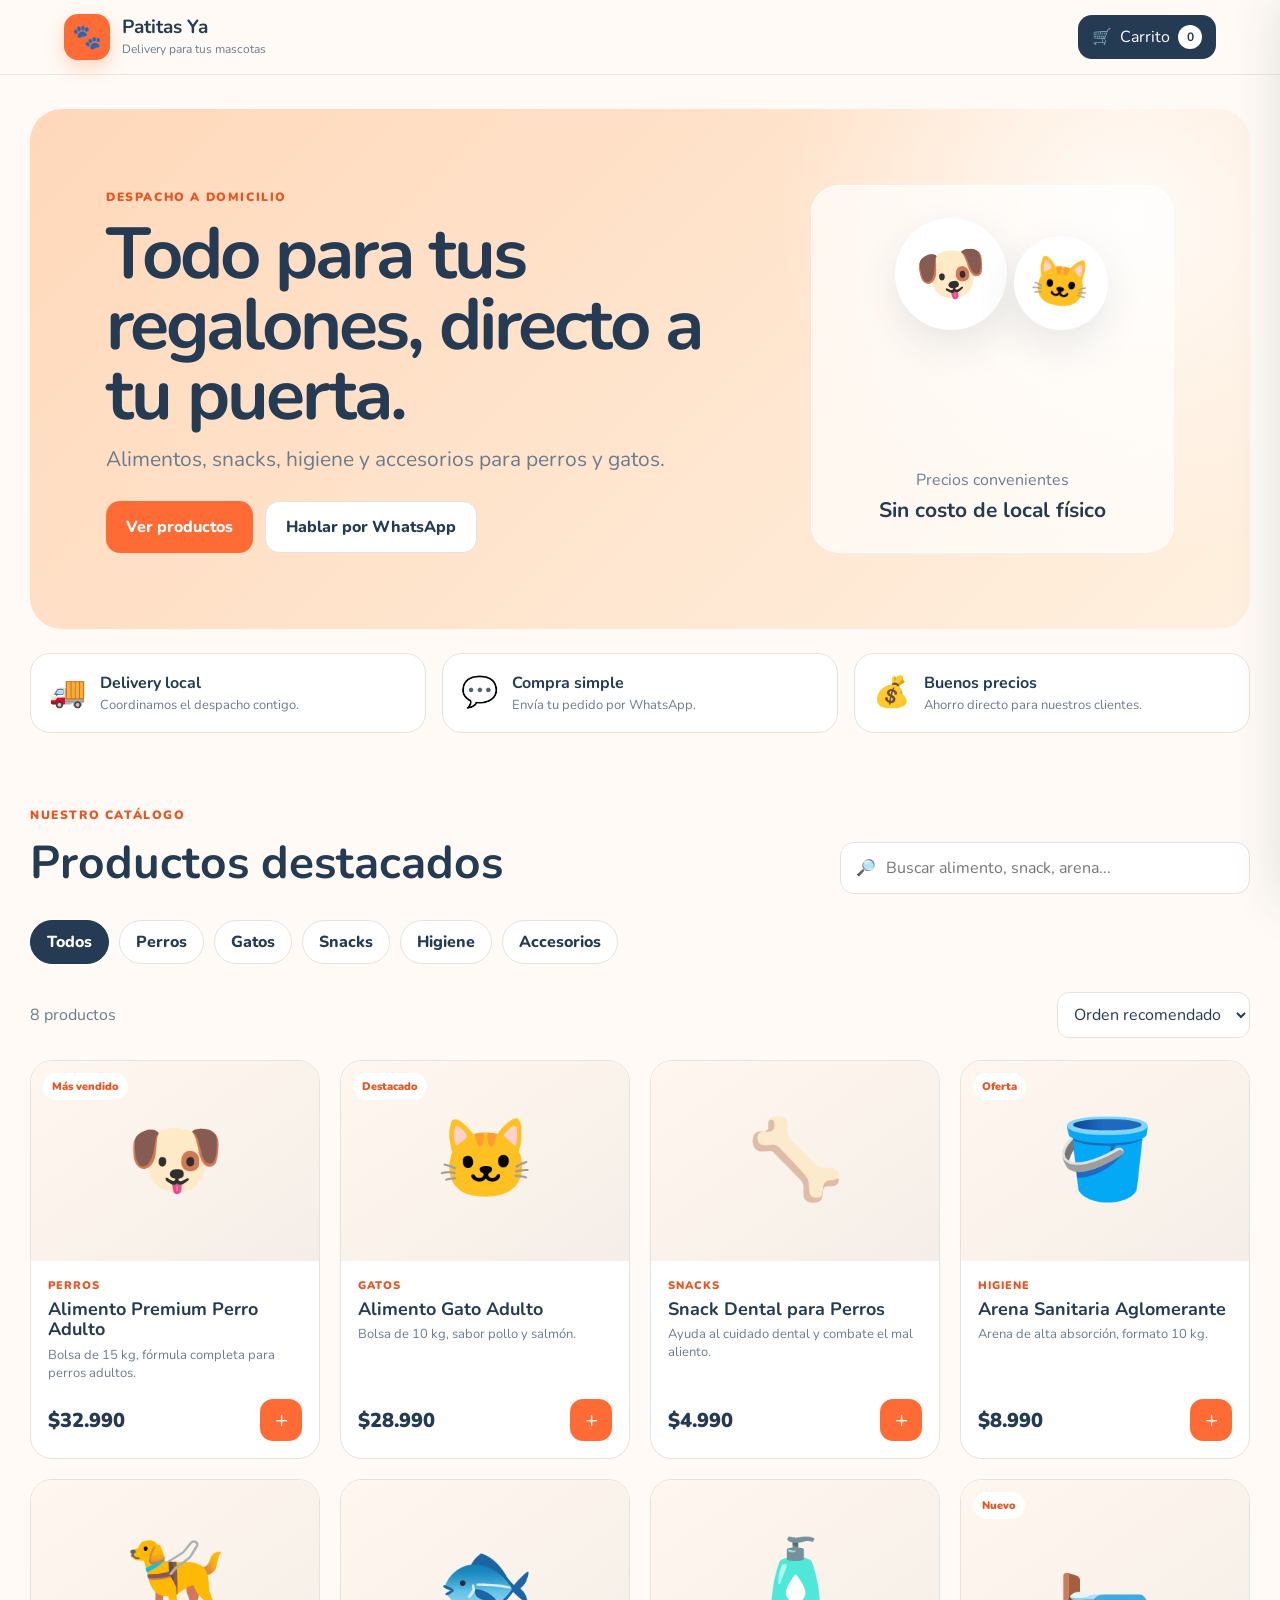
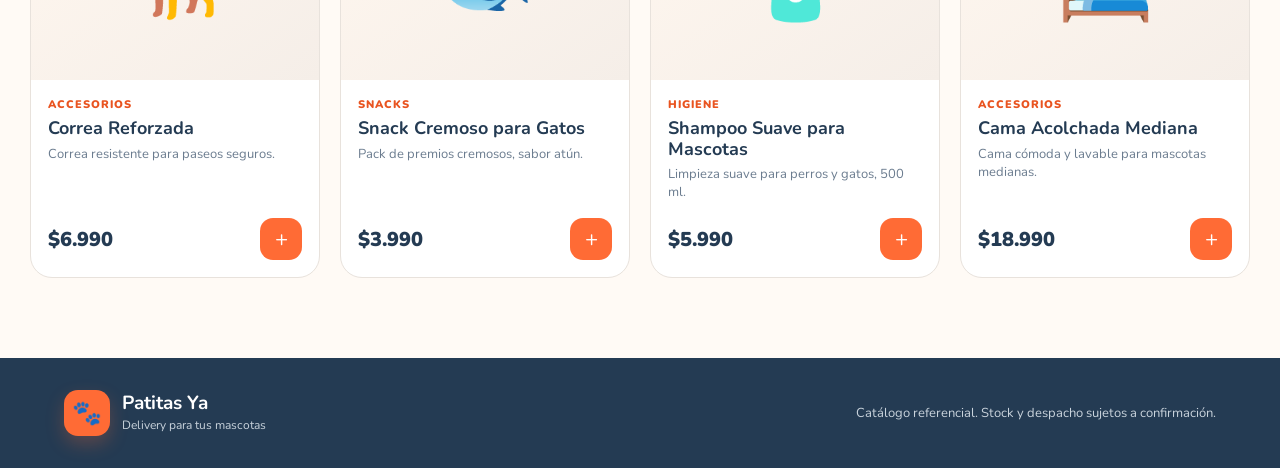
==== index.html @ d1ee2026 "Add files via upload" ====
<!DOCTYPE html>
<html lang="es">
<head>
  <meta charset="UTF-8" />
  <meta name="viewport" content="width=device-width, initial-scale=1.0" />
  <meta name="description" content="Catálogo online Patitas Ya - alimentos y productos para mascotas con delivery." />
  <title>Patitas Ya | Catálogo</title>
  <link rel="preconnect" href="https://fonts.googleapis.com">
  <link rel="preconnect" href="https://fonts.gstatic.com" crossorigin>
  <link href="https://fonts.googleapis.com/css2?family=Nunito:wght@400;600;700;800;900&display=swap" rel="stylesheet">
  <link rel="stylesheet" href="styles.css" />
</head>
<body>
  <header class="topbar">
    <a class="brand" href="#" aria-label="Inicio Patitas Ya">
      <div class="brand-icon">🐾</div>
      <div>
        <strong>Patitas Ya</strong>
        <span>Delivery para tus mascotas</span>
      </div>
    </a>

    <button class="cart-button" id="openCart" aria-label="Abrir carrito">
      🛒
      <span>Carrito</span>
      <b id="cartCount">0</b>
    </button>
  </header>

  <main>
    <section class="hero">
      <div class="hero-content">
        <span class="eyebrow">DESPACHO A DOMICILIO</span>
        <h1>Todo para tus regalones, directo a tu puerta.</h1>
        <p>Alimentos, snacks, higiene y accesorios para perros y gatos.</p>

        <div class="hero-actions">
          <a href="#productos" class="primary-button">Ver productos</a>
          <a href="https://wa.me/56900000000" class="secondary-button" target="_blank" rel="noopener">
            Hablar por WhatsApp
          </a>
        </div>
      </div>

      <div class="hero-card">
        <div class="pet-circle">🐶</div>
        <div class="pet-circle second">🐱</div>
        <span>Precios convenientes</span>
        <strong>Sin costo de local físico</strong>
      </div>
    </section>

    <section class="benefits">
      <article>
        <span>🚚</span>
        <div>
          <strong>Delivery local</strong>
          <p>Coordinamos el despacho contigo.</p>
        </div>
      </article>
      <article>
        <span>💬</span>
        <div>
          <strong>Compra simple</strong>
          <p>Envía tu pedido por WhatsApp.</p>
        </div>
      </article>
      <article>
        <span>💰</span>
        <div>
          <strong>Buenos precios</strong>
          <p>Ahorro directo para nuestros clientes.</p>
        </div>
      </article>
    </section>

    <section class="catalog-section" id="productos">
      <div class="section-heading">
        <div>
          <span class="eyebrow">NUESTRO CATÁLOGO</span>
          <h2>Productos destacados</h2>
        </div>

        <label class="search-box">
          <span>🔎</span>
          <input type="search" id="searchInput" placeholder="Buscar alimento, snack, arena..." />
        </label>
      </div>

      <div class="category-buttons" id="categoryButtons">
        <button class="category active" data-category="Todos">Todos</button>
        <button class="category" data-category="Perros">Perros</button>
        <button class="category" data-category="Gatos">Gatos</button>
        <button class="category" data-category="Snacks">Snacks</button>
        <button class="category" data-category="Higiene">Higiene</button>
        <button class="category" data-category="Accesorios">Accesorios</button>
      </div>

      <div class="results-line">
        <p id="resultsCount">0 productos</p>
        <select id="sortSelect" aria-label="Ordenar productos">
          <option value="default">Orden recomendado</option>
          <option value="price-asc">Menor precio</option>
          <option value="price-desc">Mayor precio</option>
          <option value="name">Nombre A-Z</option>
        </select>
      </div>

      <div class="product-grid" id="productGrid"></div>
      <div class="empty-state hidden" id="emptyState">
        <span>🐾</span>
        <h3>No encontramos productos</h3>
        <p>Prueba con otra búsqueda o categoría.</p>
      </div>
    </section>
  </main>

  <aside class="cart-drawer" id="cartDrawer" aria-hidden="true">
    <div class="cart-header">
      <div>
        <span class="eyebrow">TU PEDIDO</span>
        <h2>Carrito</h2>
      </div>
      <button id="closeCart" class="icon-button" aria-label="Cerrar carrito">✕</button>
    </div>

    <div class="cart-items" id="cartItems"></div>

    <div class="cart-empty" id="cartEmpty">
      <span>🛒</span>
      <p>Tu carrito está vacío.</p>
    </div>

    <div class="cart-footer">
      <div class="cart-total">
        <span>Total estimado</span>
        <strong id="cartTotal">$0</strong>
      </div>
      <button class="whatsapp-button" id="checkoutButton">
        Enviar pedido por WhatsApp
      </button>
      <small>El valor del despacho se confirma según tu ubicación.</small>
    </div>
  </aside>

  <div class="overlay" id="overlay"></div>

  <footer>
    <div class="brand footer-brand">
      <div class="brand-icon">🐾</div>
      <div>
        <strong>Patitas Ya</strong>
        <span>Delivery para tus mascotas</span>
      </div>
    </div>
    <p>Catálogo referencial. Stock y despacho sujetos a confirmación.</p>
  </footer>

  <script src="app.js"></script>
</body>
</html>
---- styles.css ----
* {
  box-sizing: border-box;
}

:root {
  --primary: #ff6b35;
  --primary-dark: #e95420;
  --secondary: #243b53;
  --accent: #fff2df;
  --background: #fffaf5;
  --surface: #ffffff;
  --text: #243b53;
  --muted: #6b7c8f;
  --border: #e8e2dc;
  --success: #25d366;
  --shadow: 0 16px 40px rgba(36, 59, 83, 0.1);
}

html {
  scroll-behavior: smooth;
}

body {
  margin: 0;
  font-family: "Nunito", sans-serif;
  color: var(--text);
  background: var(--background);
}

button,
input,
select {
  font: inherit;
}

button,
a {
  -webkit-tap-highlight-color: transparent;
}

.topbar {
  position: sticky;
  top: 0;
  z-index: 20;
  display: flex;
  align-items: center;
  justify-content: space-between;
  padding: 14px clamp(18px, 5vw, 72px);
  background: rgba(255, 250, 245, 0.94);
  border-bottom: 1px solid rgba(232, 226, 220, 0.8);
  backdrop-filter: blur(14px);
}

.brand {
  display: flex;
  align-items: center;
  gap: 12px;
  color: var(--text);
  text-decoration: none;
}

.brand-icon {
  display: grid;
  width: 46px;
  height: 46px;
  place-items: center;
  font-size: 24px;
  background: var(--primary);
  border-radius: 14px;
  box-shadow: 0 8px 18px rgba(255, 107, 53, 0.25);
}

.brand strong,
.brand span {
  display: block;
}

.brand strong {
  font-size: 19px;
  line-height: 1;
}

.brand span {
  margin-top: 4px;
  color: var(--muted);
  font-size: 12px;
}

.cart-button {
  display: flex;
  align-items: center;
  gap: 8px;
  padding: 10px 14px;
  color: white;
  background: var(--secondary);
  border: 0;
  border-radius: 14px;
  cursor: pointer;
}

.cart-button b {
  display: grid;
  min-width: 24px;
  height: 24px;
  padding: 0 6px;
  place-items: center;
  color: var(--secondary);
  background: white;
  border-radius: 999px;
  font-size: 12px;
}

main {
  width: min(1220px, calc(100% - 32px));
  margin: 0 auto;
}

.hero {
  display: grid;
  grid-template-columns: 1.3fr 0.7fr;
  gap: 30px;
  margin: 34px 0 24px;
  padding: clamp(34px, 6vw, 76px);
  overflow: hidden;
  background:
    radial-gradient(circle at 90% 20%, rgba(255, 255, 255, 0.8), transparent 30%),
    linear-gradient(135deg, #ffd8ba, #fff0df);
  border-radius: 32px;
}

.eyebrow {
  color: var(--primary-dark);
  font-size: 12px;
  font-weight: 900;
  letter-spacing: 1.6px;
}

.hero h1 {
  max-width: 720px;
  margin: 12px 0 14px;
  font-size: clamp(38px, 6vw, 72px);
  line-height: 0.98;
  letter-spacing: -3px;
}

.hero p {
  max-width: 610px;
  margin: 0;
  color: var(--muted);
  font-size: clamp(17px, 2vw, 21px);
}

.hero-actions {
  display: flex;
  flex-wrap: wrap;
  gap: 12px;
  margin-top: 28px;
}

.primary-button,
.secondary-button {
  display: inline-flex;
  align-items: center;
  justify-content: center;
  padding: 14px 20px;
  border-radius: 14px;
  font-weight: 800;
  text-decoration: none;
}

.primary-button {
  color: white;
  background: var(--primary);
}

.secondary-button {
  color: var(--secondary);
  background: white;
  border: 1px solid var(--border);
}

.hero-card {
  position: relative;
  display: flex;
  min-height: 260px;
  flex-direction: column;
  align-items: center;
  justify-content: flex-end;
  padding: 28px;
  text-align: center;
  background: rgba(255, 255, 255, 0.68);
  border: 1px solid rgba(255,255,255,.9);
  border-radius: 28px;
}

.hero-card span {
  color: var(--muted);
}

.hero-card strong {
  margin-top: 5px;
  font-size: 21px;
}

.pet-circle {
  position: absolute;
  top: 32px;
  left: 23%;
  display: grid;
  width: 112px;
  height: 112px;
  place-items: center;
  font-size: 58px;
  background: white;
  border-radius: 50%;
  box-shadow: var(--shadow);
  transform: rotate(-7deg);
}

.pet-circle.second {
  top: 50px;
  right: 18%;
  left: auto;
  width: 94px;
  height: 94px;
  font-size: 48px;
  transform: rotate(8deg);
}

.benefits {
  display: grid;
  grid-template-columns: repeat(3, 1fr);
  gap: 16px;
  margin-bottom: 70px;
}

.benefits article {
  display: flex;
  align-items: center;
  gap: 14px;
  padding: 18px;
  background: var(--surface);
  border: 1px solid var(--border);
  border-radius: 20px;
}

.benefits article > span {
  font-size: 30px;
}

.benefits strong {
  display: block;
}

.benefits p {
  margin: 2px 0 0;
  color: var(--muted);
  font-size: 13px;
}

.catalog-section {
  padding-bottom: 80px;
}

.section-heading {
  display: flex;
  align-items: end;
  justify-content: space-between;
  gap: 24px;
}

.section-heading h2 {
  margin: 6px 0 0;
  font-size: clamp(30px, 4vw, 46px);
}

.search-box {
  display: flex;
  width: min(410px, 100%);
  align-items: center;
  gap: 10px;
  padding: 0 15px;
  background: white;
  border: 1px solid var(--border);
  border-radius: 14px;
}

.search-box input {
  width: 100%;
  padding: 14px 0;
  border: 0;
  outline: 0;
  background: transparent;
}

.category-buttons {
  display: flex;
  gap: 10px;
  margin: 26px 0 20px;
  padding-bottom: 4px;
  overflow-x: auto;
}

.category {
  flex: 0 0 auto;
  padding: 10px 16px;
  color: var(--text);
  background: white;
  border: 1px solid var(--border);
  border-radius: 999px;
  cursor: pointer;
  font-weight: 800;
}

.category.active {
  color: white;
  background: var(--secondary);
  border-color: var(--secondary);
}

.results-line {
  display: flex;
  align-items: center;
  justify-content: space-between;
  margin-bottom: 18px;
}

.results-line p {
  color: var(--muted);
}

.results-line select {
  padding: 10px 12px;
  color: var(--text);
  background: white;
  border: 1px solid var(--border);
  border-radius: 12px;
}

.product-grid {
  display: grid;
  grid-template-columns: repeat(4, minmax(0, 1fr));
  gap: 20px;
}

.product-card {
  display: flex;
  min-width: 0;
  flex-direction: column;
  overflow: hidden;
  background: white;
  border: 1px solid var(--border);
  border-radius: 22px;
  transition: transform .2s ease, box-shadow .2s ease;
}

.product-card:hover {
  transform: translateY(-5px);
  box-shadow: var(--shadow);
}

.product-image {
  position: relative;
  display: grid;
  min-height: 200px;
  place-items: center;
  font-size: 78px;
  background: linear-gradient(145deg, #fff7ef, #f5eee8);
}

.badge {
  position: absolute;
  top: 12px;
  left: 12px;
  padding: 6px 9px;
  color: var(--primary-dark);
  background: white;
  border-radius: 999px;
  font-size: 11px;
  font-weight: 900;
}

.product-info {
  display: flex;
  height: 100%;
  flex-direction: column;
  padding: 17px;
}

.product-category {
  color: var(--primary-dark);
  font-size: 11px;
  font-weight: 900;
  text-transform: uppercase;
  letter-spacing: 1px;
}

.product-info h3 {
  margin: 6px 0;
  font-size: 18px;
  line-height: 1.15;
}

.product-info p {
  margin: 0 0 17px;
  color: var(--muted);
  font-size: 13px;
}

.product-bottom {
  display: flex;
  align-items: center;
  justify-content: space-between;
  gap: 10px;
  margin-top: auto;
}

.product-price {
  font-size: 20px;
  font-weight: 900;
}

.add-button {
  display: grid;
  width: 42px;
  height: 42px;
  place-items: center;
  color: white;
  background: var(--primary);
  border: 0;
  border-radius: 13px;
  cursor: pointer;
  font-size: 22px;
}

.empty-state {
  padding: 60px 20px;
  text-align: center;
}

.empty-state span {
  font-size: 52px;
}

.empty-state h3 {
  margin-bottom: 4px;
}

.empty-state p {
  margin-top: 0;
  color: var(--muted);
}

.hidden {
  display: none !important;
}

.cart-drawer {
  position: fixed;
  top: 0;
  right: 0;
  z-index: 40;
  display: flex;
  width: min(440px, 100%);
  height: 100vh;
  flex-direction: column;
  padding: 24px;
  background: white;
  box-shadow: -18px 0 50px rgba(36, 59, 83, .16);
  transform: translateX(105%);
  transition: transform .25s ease;
}

.cart-drawer.open {
  transform: translateX(0);
}

.cart-header {
  display: flex;
  align-items: center;
  justify-content: space-between;
  padding-bottom: 18px;
  border-bottom: 1px solid var(--border);
}

.cart-header h2 {
  margin: 4px 0 0;
}

.icon-button {
  display: grid;
  width: 42px;
  height: 42px;
  place-items: center;
  background: var(--background);
  border: 0;
  border-radius: 12px;
  cursor: pointer;
}

.cart-items {
  flex: 1;
  overflow-y: auto;
  padding: 14px 0;
}

.cart-item {
  display: grid;
  grid-template-columns: 58px 1fr auto;
  gap: 12px;
  align-items: center;
  padding: 12px 0;
  border-bottom: 1px solid var(--border);
}

.cart-item-image {
  display: grid;
  width: 58px;
  height: 58px;
  place-items: center;
  background: var(--background);
  border-radius: 14px;
  font-size: 30px;
}

.cart-item h4 {
  margin: 0 0 5px;
  font-size: 14px;
}

.cart-item-price {
  color: var(--muted);
  font-size: 12px;
}

.quantity-control {
  display: flex;
  align-items: center;
  gap: 8px;
}

.quantity-control button {
  display: grid;
  width: 28px;
  height: 28px;
  place-items: center;
  border: 1px solid var(--border);
  border-radius: 8px;
  background: white;
  cursor: pointer;
}

.cart-empty {
  display: flex;
  flex: 1;
  flex-direction: column;
  align-items: center;
  justify-content: center;
  color: var(--muted);
}

.cart-empty span {
  font-size: 54px;
}

.cart-footer {
  padding-top: 18px;
  border-top: 1px solid var(--border);
}

.cart-total {
  display: flex;
  align-items: center;
  justify-content: space-between;
  margin-bottom: 14px;
}

.cart-total strong {
  font-size: 26px;
}

.whatsapp-button {
  width: 100%;
  padding: 15px;
  color: white;
  background: var(--success);
  border: 0;
  border-radius: 14px;
  cursor: pointer;
  font-weight: 900;
}

.cart-footer small {
  display: block;
  margin-top: 10px;
  color: var(--muted);
  text-align: center;
}

.overlay {
  position: fixed;
  inset: 0;
  z-index: 30;
  visibility: hidden;
  background: rgba(18, 31, 43, .48);
  opacity: 0;
  transition: opacity .25s ease;
}

.overlay.show {
  visibility: visible;
  opacity: 1;
}

footer {
  display: flex;
  align-items: center;
  justify-content: space-between;
  gap: 24px;
  padding: 32px clamp(18px, 5vw, 72px);
  background: var(--secondary);
  color: white;
}

.footer-brand {
  color: white;
}

.footer-brand span,
footer p {
  color: #c9d3dc;
}

footer p {
  margin: 0;
  text-align: right;
  font-size: 13px;
}

@media (max-width: 980px) {
  .hero {
    grid-template-columns: 1fr;
  }

  .hero-card {
    min-height: 230px;
  }

  .product-grid {
    grid-template-columns: repeat(3, minmax(0, 1fr));
  }
}

@media (max-width: 760px) {
  main {
    width: min(100% - 22px, 1220px);
  }

  .hero {
    padding: 34px 24px;
    border-radius: 24px;
  }

  .hero h1 {
    letter-spacing: -1.8px;
  }

  .benefits {
    grid-template-columns: 1fr;
    margin-bottom: 54px;
  }

  .section-heading {
    align-items: stretch;
    flex-direction: column;
  }

  .search-box {
    width: 100%;
  }

  .product-grid {
    grid-template-columns: repeat(2, minmax(0, 1fr));
    gap: 12px;
  }

  .product-image {
    min-height: 155px;
    font-size: 62px;
  }

  .product-info {
    padding: 13px;
  }

  .product-info h3 {
    font-size: 15px;
  }

  .product-price {
    font-size: 17px;
  }

  footer {
    align-items: flex-start;
    flex-direction: column;
  }

  footer p {
    text-align: left;
  }
}

@media (max-width: 440px) {
  .brand span,
  .cart-button > span {
    display: none;
  }

  .hero-card {
    min-height: 210px;
  }

  .product-grid {
    grid-template-columns: 1fr 1fr;
  }

  .results-line {
    align-items: stretch;
    flex-direction: column;
    gap: 8px;
  }
}
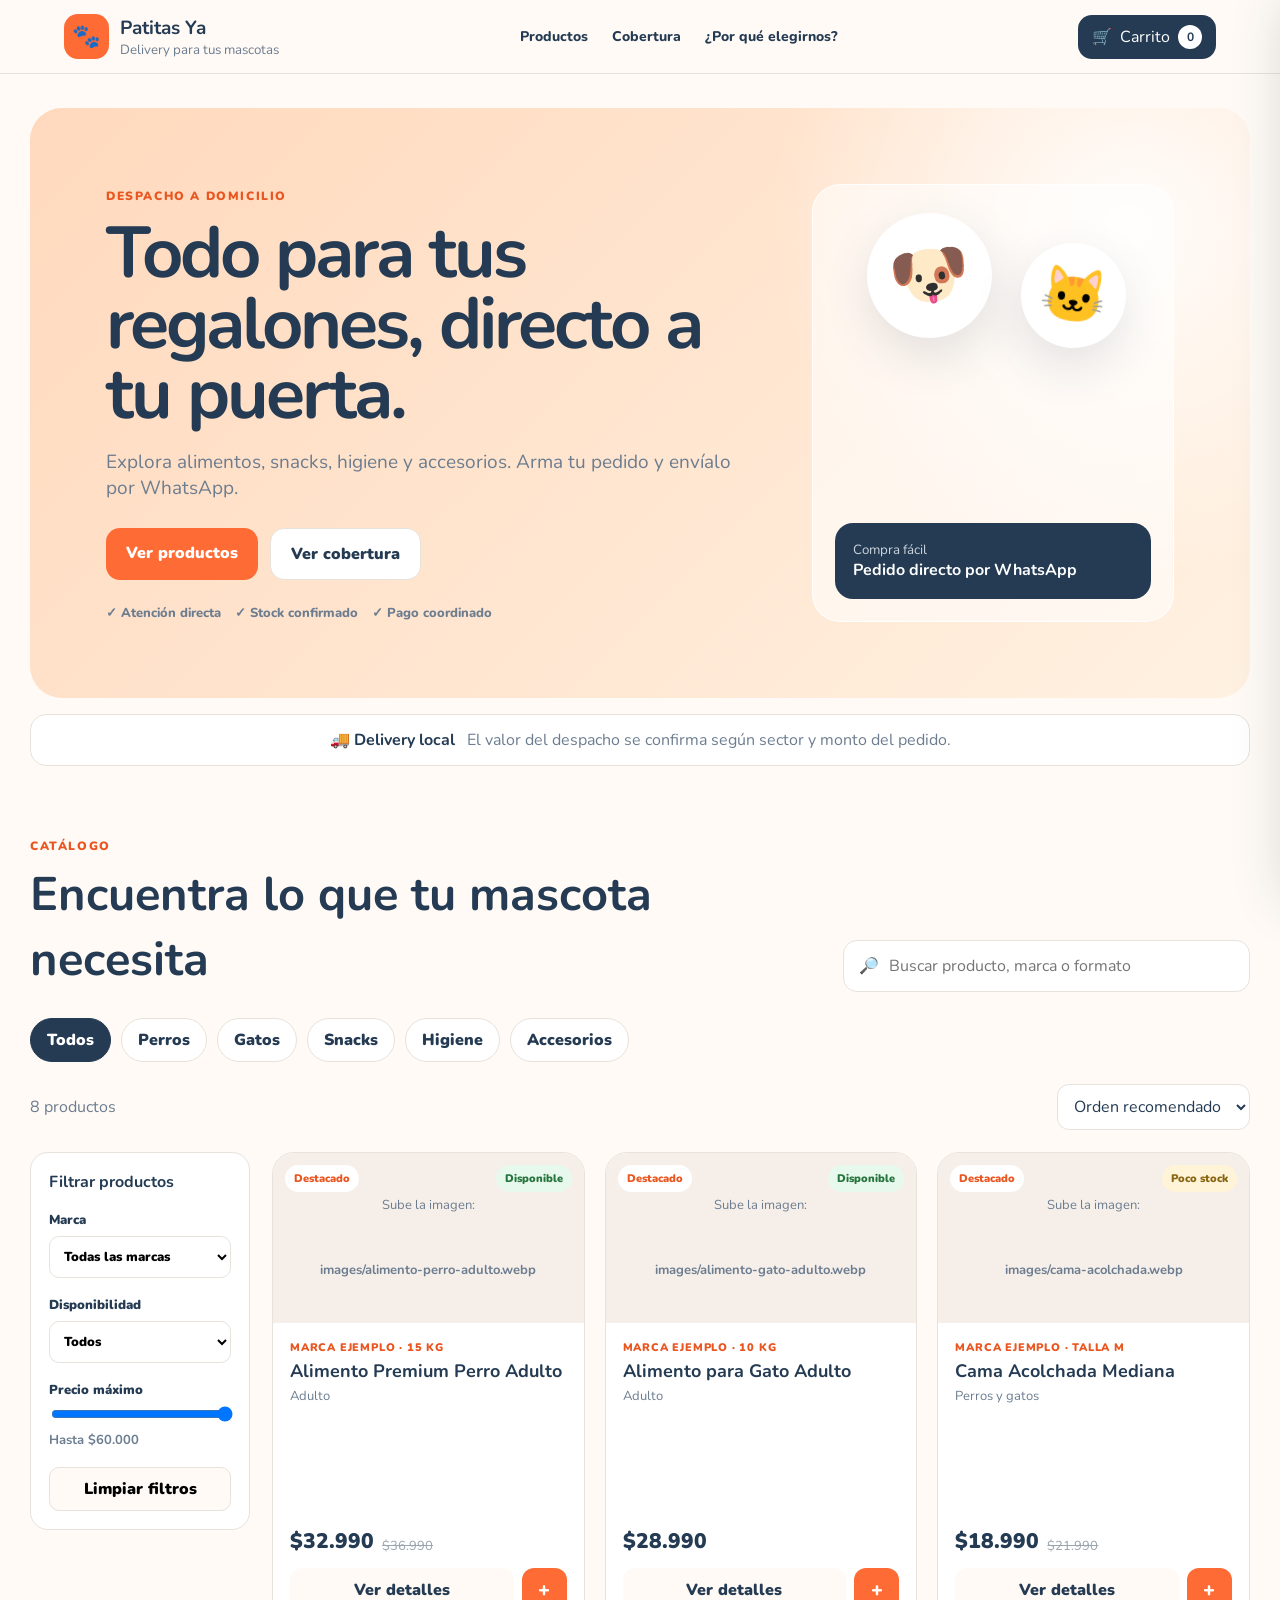
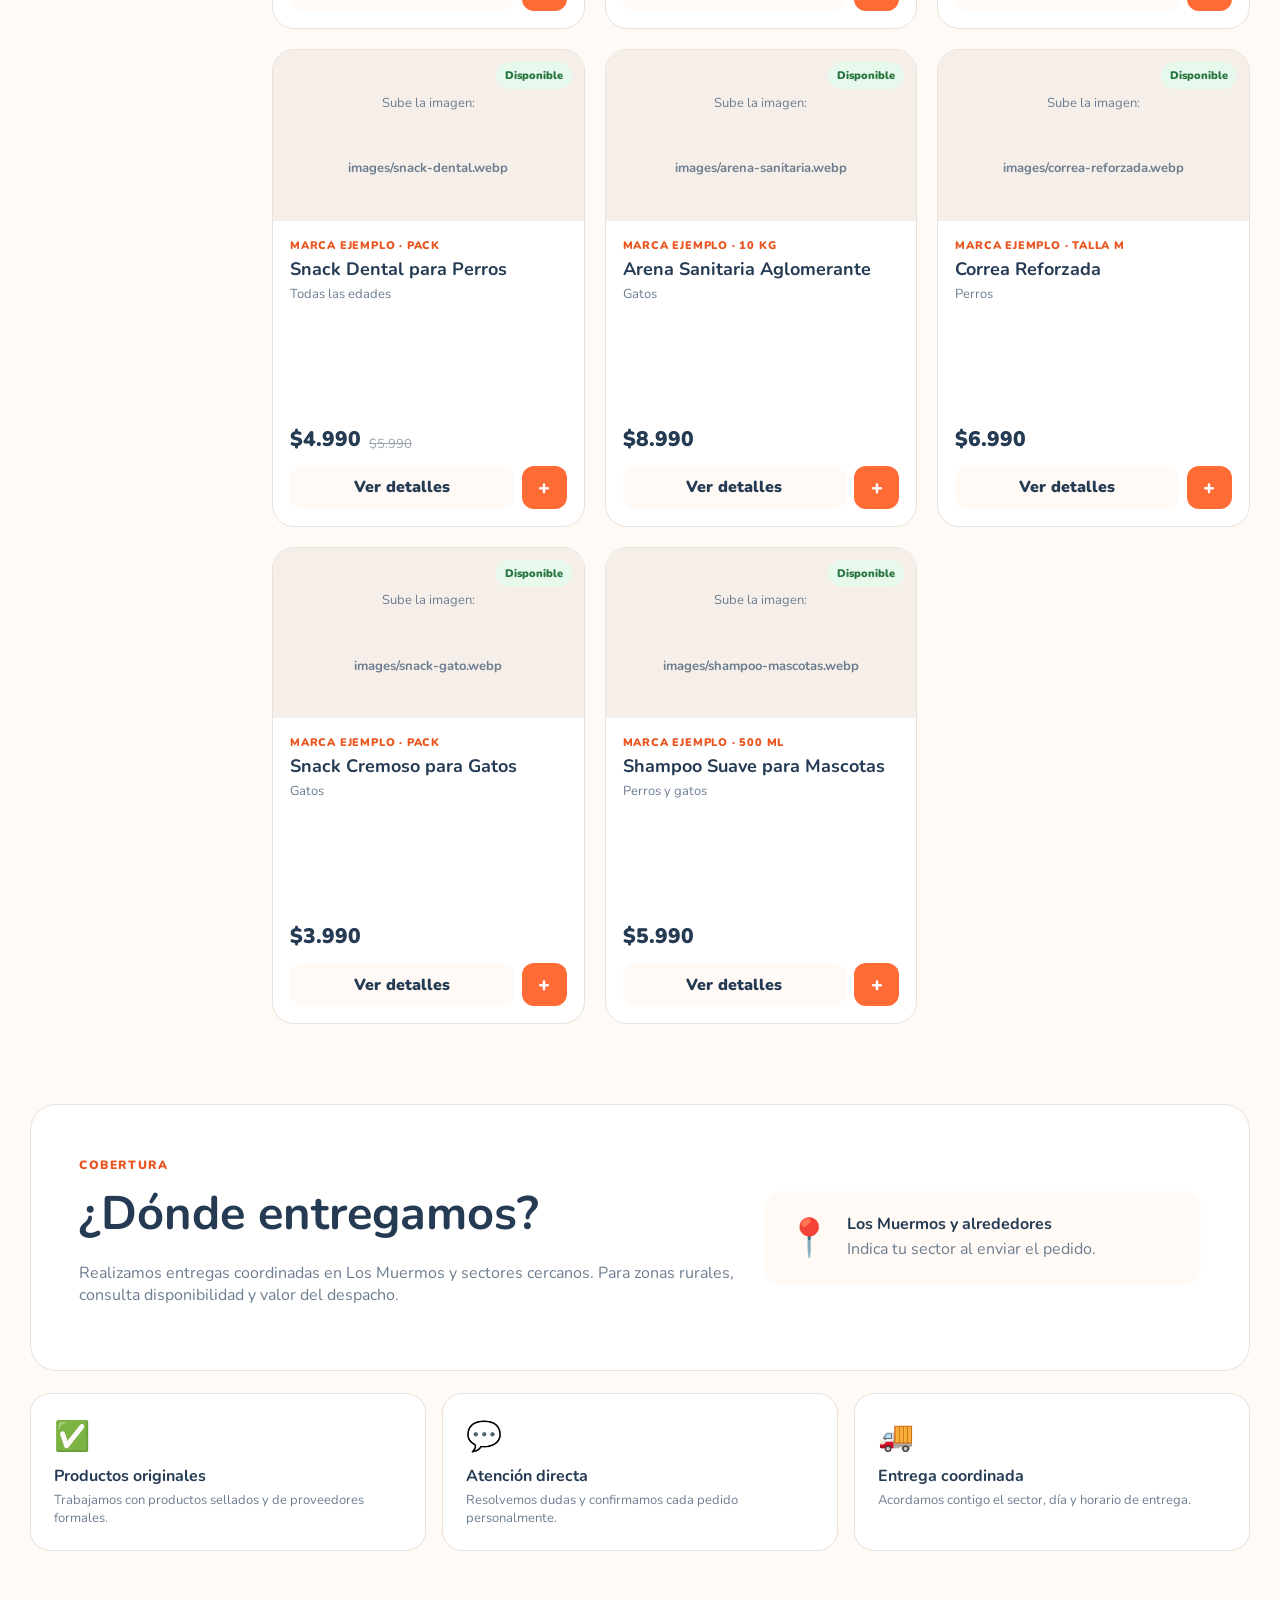
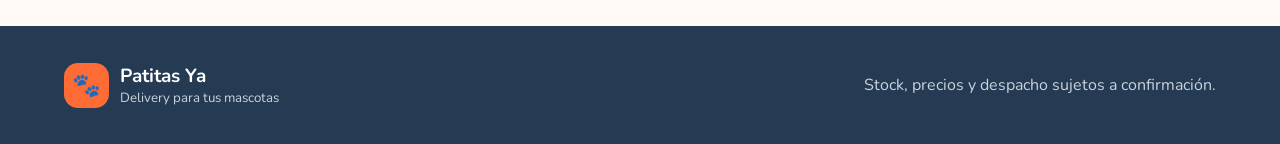
==== commit 2d5d79b2: "Add files via upload" ====
--- a/index.html
+++ b/index.html
@@ -1,161 +1,201 @@
 <!DOCTYPE html>
 <html lang="es">
 <head>
-  <meta charset="UTF-8" />
-  <meta name="viewport" content="width=device-width, initial-scale=1.0" />
-  <meta name="description" content="Catálogo online Patitas Ya - alimentos y productos para mascotas con delivery." />
+  <meta charset="UTF-8">
+  <meta name="viewport" content="width=device-width, initial-scale=1.0">
+  <meta name="description" content="Catálogo Patitas Ya: alimentos, snacks, higiene y accesorios para mascotas con delivery.">
   <title>Patitas Ya | Catálogo</title>
   <link rel="preconnect" href="https://fonts.googleapis.com">
   <link rel="preconnect" href="https://fonts.gstatic.com" crossorigin>
   <link href="https://fonts.googleapis.com/css2?family=Nunito:wght@400;600;700;800;900&display=swap" rel="stylesheet">
-  <link rel="stylesheet" href="styles.css" />
+  <link rel="stylesheet" href="styles.css">
 </head>
 <body>
-  <header class="topbar">
-    <a class="brand" href="#" aria-label="Inicio Patitas Ya">
-      <div class="brand-icon">🐾</div>
+<header class="topbar">
+  <a class="brand" href="#">
+    <span class="brand-mark">🐾</span>
+    <span><strong>Patitas Ya</strong><small>Delivery para tus mascotas</small></span>
+  </a>
+  <nav class="desktop-nav">
+    <a href="#productos">Productos</a>
+    <a href="#cobertura">Cobertura</a>
+    <a href="#confianza">¿Por qué elegirnos?</a>
+  </nav>
+  <button id="openCart" class="cart-button">🛒 <span>Carrito</span><b id="cartCount">0</b></button>
+</header>
+
+<main>
+  <section class="hero">
+    <div>
+      <span class="eyebrow">DESPACHO A DOMICILIO</span>
+      <h1>Todo para tus regalones, directo a tu puerta.</h1>
+      <p>Explora alimentos, snacks, higiene y accesorios. Arma tu pedido y envíalo por WhatsApp.</p>
+      <div class="hero-actions">
+        <a class="button primary" href="#productos">Ver productos</a>
+        <a class="button secondary" href="#cobertura">Ver cobertura</a>
+      </div>
+      <div class="hero-pills">
+        <span>✓ Atención directa</span>
+        <span>✓ Stock confirmado</span>
+        <span>✓ Pago coordinado</span>
+      </div>
+    </div>
+    <div class="hero-visual">
+      <div class="animal dog">🐶</div>
+      <div class="animal cat">🐱</div>
+      <div class="promo-card">
+        <small>Compra fácil</small>
+        <strong>Pedido directo por WhatsApp</strong>
+      </div>
+    </div>
+  </section>
+
+  <section class="announcement">
+    <strong>🚚 Delivery local</strong>
+    <span>El valor del despacho se confirma según sector y monto del pedido.</span>
+  </section>
+
+  <section class="catalog" id="productos">
+    <div class="section-heading">
       <div>
-        <strong>Patitas Ya</strong>
-        <span>Delivery para tus mascotas</span>
-      </div>
-    </a>
-
-    <button class="cart-button" id="openCart" aria-label="Abrir carrito">
-      🛒
-      <span>Carrito</span>
-      <b id="cartCount">0</b>
-    </button>
-  </header>
-
-  <main>
-    <section class="hero">
-      <div class="hero-content">
-        <span class="eyebrow">DESPACHO A DOMICILIO</span>
-        <h1>Todo para tus regalones, directo a tu puerta.</h1>
-        <p>Alimentos, snacks, higiene y accesorios para perros y gatos.</p>
-
-        <div class="hero-actions">
-          <a href="#productos" class="primary-button">Ver productos</a>
-          <a href="https://wa.me/56900000000" class="secondary-button" target="_blank" rel="noopener">
-            Hablar por WhatsApp
-          </a>
+        <span class="eyebrow">CATÁLOGO</span>
+        <h2>Encuentra lo que tu mascota necesita</h2>
+      </div>
+      <label class="search">
+        <span>🔎</span>
+        <input id="searchInput" type="search" placeholder="Buscar producto, marca o formato">
+      </label>
+    </div>
+
+    <div id="categoryButtons" class="categories">
+      <button class="active" data-category="Todos">Todos</button>
+      <button data-category="Perros">Perros</button>
+      <button data-category="Gatos">Gatos</button>
+      <button data-category="Snacks">Snacks</button>
+      <button data-category="Higiene">Higiene</button>
+      <button data-category="Accesorios">Accesorios</button>
+    </div>
+
+    <div class="catalog-toolbar">
+      <button id="toggleFilters" class="filter-toggle">☰ Filtros</button>
+      <p id="resultsCount">Cargando productos...</p>
+      <select id="sortSelect">
+        <option value="recommended">Orden recomendado</option>
+        <option value="priceAsc">Menor precio</option>
+        <option value="priceDesc">Mayor precio</option>
+        <option value="name">Nombre A-Z</option>
+      </select>
+    </div>
+
+    <div class="catalog-layout">
+      <aside id="filterPanel" class="filters">
+        <div class="filter-title">
+          <strong>Filtrar productos</strong>
+          <button id="closeFilters">✕</button>
         </div>
-      </div>
-
-      <div class="hero-card">
-        <div class="pet-circle">🐶</div>
-        <div class="pet-circle second">🐱</div>
-        <span>Precios convenientes</span>
-        <strong>Sin costo de local físico</strong>
-      </div>
-    </section>
-
-    <section class="benefits">
-      <article>
-        <span>🚚</span>
-        <div>
-          <strong>Delivery local</strong>
-          <p>Coordinamos el despacho contigo.</p>
+        <label>Marca
+          <select id="brandFilter"><option value="Todas">Todas las marcas</option></select>
+        </label>
+        <label>Disponibilidad
+          <select id="stockFilter">
+            <option value="Todos">Todos</option>
+            <option value="Disponible">Disponible</option>
+            <option value="Poco stock">Poco stock</option>
+          </select>
+        </label>
+        <label>Precio máximo
+          <input id="priceFilter" type="range" min="3000" max="60000" step="1000" value="60000">
+          <span id="priceLabel">Hasta $60.000</span>
+        </label>
+        <button id="clearFilters" class="clear-filters">Limpiar filtros</button>
+      </aside>
+
+      <div>
+        <div id="productGrid" class="product-grid"></div>
+        <div id="emptyState" class="empty hidden">
+          <span>🐾</span>
+          <h3>No encontramos productos</h3>
+          <p>Prueba cambiando los filtros o la búsqueda.</p>
         </div>
-      </article>
-      <article>
-        <span>💬</span>
-        <div>
-          <strong>Compra simple</strong>
-          <p>Envía tu pedido por WhatsApp.</p>
-        </div>
-      </article>
-      <article>
-        <span>💰</span>
-        <div>
-          <strong>Buenos precios</strong>
-          <p>Ahorro directo para nuestros clientes.</p>
-        </div>
-      </article>
-    </section>
-
-    <section class="catalog-section" id="productos">
-      <div class="section-heading">
-        <div>
-          <span class="eyebrow">NUESTRO CATÁLOGO</span>
-          <h2>Productos destacados</h2>
-        </div>
-
-        <label class="search-box">
-          <span>🔎</span>
-          <input type="search" id="searchInput" placeholder="Buscar alimento, snack, arena..." />
-        </label>
-      </div>
-
-      <div class="category-buttons" id="categoryButtons">
-        <button class="category active" data-category="Todos">Todos</button>
-        <button class="category" data-category="Perros">Perros</button>
-        <button class="category" data-category="Gatos">Gatos</button>
-        <button class="category" data-category="Snacks">Snacks</button>
-        <button class="category" data-category="Higiene">Higiene</button>
-        <button class="category" data-category="Accesorios">Accesorios</button>
-      </div>
-
-      <div class="results-line">
-        <p id="resultsCount">0 productos</p>
-        <select id="sortSelect" aria-label="Ordenar productos">
-          <option value="default">Orden recomendado</option>
-          <option value="price-asc">Menor precio</option>
-          <option value="price-desc">Mayor precio</option>
-          <option value="name">Nombre A-Z</option>
-        </select>
-      </div>
-
-      <div class="product-grid" id="productGrid"></div>
-      <div class="empty-state hidden" id="emptyState">
-        <span>🐾</span>
-        <h3>No encontramos productos</h3>
-        <p>Prueba con otra búsqueda o categoría.</p>
-      </div>
-    </section>
-  </main>
-
-  <aside class="cart-drawer" id="cartDrawer" aria-hidden="true">
-    <div class="cart-header">
-      <div>
-        <span class="eyebrow">TU PEDIDO</span>
-        <h2>Carrito</h2>
-      </div>
-      <button id="closeCart" class="icon-button" aria-label="Cerrar carrito">✕</button>
-    </div>
-
-    <div class="cart-items" id="cartItems"></div>
-
-    <div class="cart-empty" id="cartEmpty">
-      <span>🛒</span>
-      <p>Tu carrito está vacío.</p>
-    </div>
-
-    <div class="cart-footer">
-      <div class="cart-total">
-        <span>Total estimado</span>
-        <strong id="cartTotal">$0</strong>
-      </div>
-      <button class="whatsapp-button" id="checkoutButton">
-        Enviar pedido por WhatsApp
-      </button>
-      <small>El valor del despacho se confirma según tu ubicación.</small>
-    </div>
-  </aside>
-
-  <div class="overlay" id="overlay"></div>
-
-  <footer>
-    <div class="brand footer-brand">
-      <div class="brand-icon">🐾</div>
-      <div>
-        <strong>Patitas Ya</strong>
-        <span>Delivery para tus mascotas</span>
-      </div>
-    </div>
-    <p>Catálogo referencial. Stock y despacho sujetos a confirmación.</p>
-  </footer>
-
-  <script src="app.js"></script>
+      </div>
+    </div>
+  </section>
+
+  <section class="coverage" id="cobertura">
+    <div>
+      <span class="eyebrow">COBERTURA</span>
+      <h2>¿Dónde entregamos?</h2>
+      <p>Realizamos entregas coordinadas en Los Muermos y sectores cercanos. Para zonas rurales, consulta disponibilidad y valor del despacho.</p>
+    </div>
+    <div class="coverage-card">
+      <span>📍</span>
+      <div><strong>Los Muermos y alrededores</strong><p>Indica tu sector al enviar el pedido.</p></div>
+    </div>
+  </section>
+
+  <section class="trust" id="confianza">
+    <article><span>✅</span><strong>Productos originales</strong><p>Trabajamos con productos sellados y de proveedores formales.</p></article>
+    <article><span>💬</span><strong>Atención directa</strong><p>Resolvemos dudas y confirmamos cada pedido personalmente.</p></article>
+    <article><span>🚚</span><strong>Entrega coordinada</strong><p>Acordamos contigo el sector, día y horario de entrega.</p></article>
+  </section>
+</main>
+
+<footer>
+  <div class="brand footer-brand">
+    <span class="brand-mark">🐾</span>
+    <span><strong>Patitas Ya</strong><small>Delivery para tus mascotas</small></span>
+  </div>
+  <p>Stock, precios y despacho sujetos a confirmación.</p>
+</footer>
+
+<div id="overlay" class="overlay"></div>
+
+<aside id="cartDrawer" class="drawer">
+  <div class="drawer-header">
+    <div><span class="eyebrow">TU PEDIDO</span><h2>Carrito</h2></div>
+    <button id="closeCart" class="icon-button">✕</button>
+  </div>
+  <div id="cartItems" class="cart-items"></div>
+  <div id="cartEmpty" class="cart-empty"><span>🛒</span><p>Tu carrito está vacío.</p></div>
+  <div class="drawer-footer">
+    <div class="total"><span>Total estimado</span><strong id="cartTotal">$0</strong></div>
+    <button id="openCheckout" class="whatsapp">Continuar pedido</button>
+    <small>El despacho se confirma según tu ubicación.</small>
+  </div>
+</aside>
+
+<div id="productModal" class="modal">
+  <button class="modal-close" data-close-modal="productModal">✕</button>
+  <div id="productDetail"></div>
+</div>
+
+<div id="checkoutModal" class="modal checkout-modal">
+  <button class="modal-close" data-close-modal="checkoutModal">✕</button>
+  <span class="eyebrow">FINALIZAR PEDIDO</span>
+  <h2>Datos para coordinar</h2>
+  <form id="checkoutForm">
+    <label>Nombre
+      <input id="customerName" required placeholder="Tu nombre">
+    </label>
+    <label>Sector o dirección
+      <input id="customerAddress" required placeholder="Ej.: centro de Los Muermos">
+    </label>
+    <label>Forma de pago
+      <select id="paymentMethod" required>
+        <option value="">Seleccionar</option>
+        <option>Transferencia</option>
+        <option>Efectivo</option>
+        <option>Tarjeta al entregar</option>
+        <option>Por confirmar</option>
+      </select>
+    </label>
+    <label>Observaciones
+      <textarea id="customerNotes" rows="3" placeholder="Horario, referencias u otro detalle"></textarea>
+    </label>
+    <button class="whatsapp" type="submit">Enviar pedido por WhatsApp</button>
+  </form>
+</div>
+
+<script src="app.js"></script>
 </body>
 </html>
--- a/styles.css
+++ b/styles.css
@@ -1,733 +1 @@
-* {
-  box-sizing: border-box;
-}
-
-:root {
-  --primary: #ff6b35;
-  --primary-dark: #e95420;
-  --secondary: #243b53;
-  --accent: #fff2df;
-  --background: #fffaf5;
-  --surface: #ffffff;
-  --text: #243b53;
-  --muted: #6b7c8f;
-  --border: #e8e2dc;
-  --success: #25d366;
-  --shadow: 0 16px 40px rgba(36, 59, 83, 0.1);
-}
-
-html {
-  scroll-behavior: smooth;
-}
-
-body {
-  margin: 0;
-  font-family: "Nunito", sans-serif;
-  color: var(--text);
-  background: var(--background);
-}
-
-button,
-input,
-select {
-  font: inherit;
-}
-
-button,
-a {
-  -webkit-tap-highlight-color: transparent;
-}
-
-.topbar {
-  position: sticky;
-  top: 0;
-  z-index: 20;
-  display: flex;
-  align-items: center;
-  justify-content: space-between;
-  padding: 14px clamp(18px, 5vw, 72px);
-  background: rgba(255, 250, 245, 0.94);
-  border-bottom: 1px solid rgba(232, 226, 220, 0.8);
-  backdrop-filter: blur(14px);
-}
-
-.brand {
-  display: flex;
-  align-items: center;
-  gap: 12px;
-  color: var(--text);
-  text-decoration: none;
-}
-
-.brand-icon {
-  display: grid;
-  width: 46px;
-  height: 46px;
-  place-items: center;
-  font-size: 24px;
-  background: var(--primary);
-  border-radius: 14px;
-  box-shadow: 0 8px 18px rgba(255, 107, 53, 0.25);
-}
-
-.brand strong,
-.brand span {
-  display: block;
-}
-
-.brand strong {
-  font-size: 19px;
-  line-height: 1;
-}
-
-.brand span {
-  margin-top: 4px;
-  color: var(--muted);
-  font-size: 12px;
-}
-
-.cart-button {
-  display: flex;
-  align-items: center;
-  gap: 8px;
-  padding: 10px 14px;
-  color: white;
-  background: var(--secondary);
-  border: 0;
-  border-radius: 14px;
-  cursor: pointer;
-}
-
-.cart-button b {
-  display: grid;
-  min-width: 24px;
-  height: 24px;
-  padding: 0 6px;
-  place-items: center;
-  color: var(--secondary);
-  background: white;
-  border-radius: 999px;
-  font-size: 12px;
-}
-
-main {
-  width: min(1220px, calc(100% - 32px));
-  margin: 0 auto;
-}
-
-.hero {
-  display: grid;
-  grid-template-columns: 1.3fr 0.7fr;
-  gap: 30px;
-  margin: 34px 0 24px;
-  padding: clamp(34px, 6vw, 76px);
-  overflow: hidden;
-  background:
-    radial-gradient(circle at 90% 20%, rgba(255, 255, 255, 0.8), transparent 30%),
-    linear-gradient(135deg, #ffd8ba, #fff0df);
-  border-radius: 32px;
-}
-
-.eyebrow {
-  color: var(--primary-dark);
-  font-size: 12px;
-  font-weight: 900;
-  letter-spacing: 1.6px;
-}
-
-.hero h1 {
-  max-width: 720px;
-  margin: 12px 0 14px;
-  font-size: clamp(38px, 6vw, 72px);
-  line-height: 0.98;
-  letter-spacing: -3px;
-}
-
-.hero p {
-  max-width: 610px;
-  margin: 0;
-  color: var(--muted);
-  font-size: clamp(17px, 2vw, 21px);
-}
-
-.hero-actions {
-  display: flex;
-  flex-wrap: wrap;
-  gap: 12px;
-  margin-top: 28px;
-}
-
-.primary-button,
-.secondary-button {
-  display: inline-flex;
-  align-items: center;
-  justify-content: center;
-  padding: 14px 20px;
-  border-radius: 14px;
-  font-weight: 800;
-  text-decoration: none;
-}
-
-.primary-button {
-  color: white;
-  background: var(--primary);
-}
-
-.secondary-button {
-  color: var(--secondary);
-  background: white;
-  border: 1px solid var(--border);
-}
-
-.hero-card {
-  position: relative;
-  display: flex;
-  min-height: 260px;
-  flex-direction: column;
-  align-items: center;
-  justify-content: flex-end;
-  padding: 28px;
-  text-align: center;
-  background: rgba(255, 255, 255, 0.68);
-  border: 1px solid rgba(255,255,255,.9);
-  border-radius: 28px;
-}
-
-.hero-card span {
-  color: var(--muted);
-}
-
-.hero-card strong {
-  margin-top: 5px;
-  font-size: 21px;
-}
-
-.pet-circle {
-  position: absolute;
-  top: 32px;
-  left: 23%;
-  display: grid;
-  width: 112px;
-  height: 112px;
-  place-items: center;
-  font-size: 58px;
-  background: white;
-  border-radius: 50%;
-  box-shadow: var(--shadow);
-  transform: rotate(-7deg);
-}
-
-.pet-circle.second {
-  top: 50px;
-  right: 18%;
-  left: auto;
-  width: 94px;
-  height: 94px;
-  font-size: 48px;
-  transform: rotate(8deg);
-}
-
-.benefits {
-  display: grid;
-  grid-template-columns: repeat(3, 1fr);
-  gap: 16px;
-  margin-bottom: 70px;
-}
-
-.benefits article {
-  display: flex;
-  align-items: center;
-  gap: 14px;
-  padding: 18px;
-  background: var(--surface);
-  border: 1px solid var(--border);
-  border-radius: 20px;
-}
-
-.benefits article > span {
-  font-size: 30px;
-}
-
-.benefits strong {
-  display: block;
-}
-
-.benefits p {
-  margin: 2px 0 0;
-  color: var(--muted);
-  font-size: 13px;
-}
-
-.catalog-section {
-  padding-bottom: 80px;
-}
-
-.section-heading {
-  display: flex;
-  align-items: end;
-  justify-content: space-between;
-  gap: 24px;
-}
-
-.section-heading h2 {
-  margin: 6px 0 0;
-  font-size: clamp(30px, 4vw, 46px);
-}
-
-.search-box {
-  display: flex;
-  width: min(410px, 100%);
-  align-items: center;
-  gap: 10px;
-  padding: 0 15px;
-  background: white;
-  border: 1px solid var(--border);
-  border-radius: 14px;
-}
-
-.search-box input {
-  width: 100%;
-  padding: 14px 0;
-  border: 0;
-  outline: 0;
-  background: transparent;
-}
-
-.category-buttons {
-  display: flex;
-  gap: 10px;
-  margin: 26px 0 20px;
-  padding-bottom: 4px;
-  overflow-x: auto;
-}
-
-.category {
-  flex: 0 0 auto;
-  padding: 10px 16px;
-  color: var(--text);
-  background: white;
-  border: 1px solid var(--border);
-  border-radius: 999px;
-  cursor: pointer;
-  font-weight: 800;
-}
-
-.category.active {
-  color: white;
-  background: var(--secondary);
-  border-color: var(--secondary);
-}
-
-.results-line {
-  display: flex;
-  align-items: center;
-  justify-content: space-between;
-  margin-bottom: 18px;
-}
-
-.results-line p {
-  color: var(--muted);
-}
-
-.results-line select {
-  padding: 10px 12px;
-  color: var(--text);
-  background: white;
-  border: 1px solid var(--border);
-  border-radius: 12px;
-}
-
-.product-grid {
-  display: grid;
-  grid-template-columns: repeat(4, minmax(0, 1fr));
-  gap: 20px;
-}
-
-.product-card {
-  display: flex;
-  min-width: 0;
-  flex-direction: column;
-  overflow: hidden;
-  background: white;
-  border: 1px solid var(--border);
-  border-radius: 22px;
-  transition: transform .2s ease, box-shadow .2s ease;
-}
-
-.product-card:hover {
-  transform: translateY(-5px);
-  box-shadow: var(--shadow);
-}
-
-.product-image {
-  position: relative;
-  display: grid;
-  min-height: 200px;
-  place-items: center;
-  font-size: 78px;
-  background: linear-gradient(145deg, #fff7ef, #f5eee8);
-}
-
-.badge {
-  position: absolute;
-  top: 12px;
-  left: 12px;
-  padding: 6px 9px;
-  color: var(--primary-dark);
-  background: white;
-  border-radius: 999px;
-  font-size: 11px;
-  font-weight: 900;
-}
-
-.product-info {
-  display: flex;
-  height: 100%;
-  flex-direction: column;
-  padding: 17px;
-}
-
-.product-category {
-  color: var(--primary-dark);
-  font-size: 11px;
-  font-weight: 900;
-  text-transform: uppercase;
-  letter-spacing: 1px;
-}
-
-.product-info h3 {
-  margin: 6px 0;
-  font-size: 18px;
-  line-height: 1.15;
-}
-
-.product-info p {
-  margin: 0 0 17px;
-  color: var(--muted);
-  font-size: 13px;
-}
-
-.product-bottom {
-  display: flex;
-  align-items: center;
-  justify-content: space-between;
-  gap: 10px;
-  margin-top: auto;
-}
-
-.product-price {
-  font-size: 20px;
-  font-weight: 900;
-}
-
-.add-button {
-  display: grid;
-  width: 42px;
-  height: 42px;
-  place-items: center;
-  color: white;
-  background: var(--primary);
-  border: 0;
-  border-radius: 13px;
-  cursor: pointer;
-  font-size: 22px;
-}
-
-.empty-state {
-  padding: 60px 20px;
-  text-align: center;
-}
-
-.empty-state span {
-  font-size: 52px;
-}
-
-.empty-state h3 {
-  margin-bottom: 4px;
-}
-
-.empty-state p {
-  margin-top: 0;
-  color: var(--muted);
-}
-
-.hidden {
-  display: none !important;
-}
-
-.cart-drawer {
-  position: fixed;
-  top: 0;
-  right: 0;
-  z-index: 40;
-  display: flex;
-  width: min(440px, 100%);
-  height: 100vh;
-  flex-direction: column;
-  padding: 24px;
-  background: white;
-  box-shadow: -18px 0 50px rgba(36, 59, 83, .16);
-  transform: translateX(105%);
-  transition: transform .25s ease;
-}
-
-.cart-drawer.open {
-  transform: translateX(0);
-}
-
-.cart-header {
-  display: flex;
-  align-items: center;
-  justify-content: space-between;
-  padding-bottom: 18px;
-  border-bottom: 1px solid var(--border);
-}
-
-.cart-header h2 {
-  margin: 4px 0 0;
-}
-
-.icon-button {
-  display: grid;
-  width: 42px;
-  height: 42px;
-  place-items: center;
-  background: var(--background);
-  border: 0;
-  border-radius: 12px;
-  cursor: pointer;
-}
-
-.cart-items {
-  flex: 1;
-  overflow-y: auto;
-  padding: 14px 0;
-}
-
-.cart-item {
-  display: grid;
-  grid-template-columns: 58px 1fr auto;
-  gap: 12px;
-  align-items: center;
-  padding: 12px 0;
-  border-bottom: 1px solid var(--border);
-}
-
-.cart-item-image {
-  display: grid;
-  width: 58px;
-  height: 58px;
-  place-items: center;
-  background: var(--background);
-  border-radius: 14px;
-  font-size: 30px;
-}
-
-.cart-item h4 {
-  margin: 0 0 5px;
-  font-size: 14px;
-}
-
-.cart-item-price {
-  color: var(--muted);
-  font-size: 12px;
-}
-
-.quantity-control {
-  display: flex;
-  align-items: center;
-  gap: 8px;
-}
-
-.quantity-control button {
-  display: grid;
-  width: 28px;
-  height: 28px;
-  place-items: center;
-  border: 1px solid var(--border);
-  border-radius: 8px;
-  background: white;
-  cursor: pointer;
-}
-
-.cart-empty {
-  display: flex;
-  flex: 1;
-  flex-direction: column;
-  align-items: center;
-  justify-content: center;
-  color: var(--muted);
-}
-
-.cart-empty span {
-  font-size: 54px;
-}
-
-.cart-footer {
-  padding-top: 18px;
-  border-top: 1px solid var(--border);
-}
-
-.cart-total {
-  display: flex;
-  align-items: center;
-  justify-content: space-between;
-  margin-bottom: 14px;
-}
-
-.cart-total strong {
-  font-size: 26px;
-}
-
-.whatsapp-button {
-  width: 100%;
-  padding: 15px;
-  color: white;
-  background: var(--success);
-  border: 0;
-  border-radius: 14px;
-  cursor: pointer;
-  font-weight: 900;
-}
-
-.cart-footer small {
-  display: block;
-  margin-top: 10px;
-  color: var(--muted);
-  text-align: center;
-}
-
-.overlay {
-  position: fixed;
-  inset: 0;
-  z-index: 30;
-  visibility: hidden;
-  background: rgba(18, 31, 43, .48);
-  opacity: 0;
-  transition: opacity .25s ease;
-}
-
-.overlay.show {
-  visibility: visible;
-  opacity: 1;
-}
-
-footer {
-  display: flex;
-  align-items: center;
-  justify-content: space-between;
-  gap: 24px;
-  padding: 32px clamp(18px, 5vw, 72px);
-  background: var(--secondary);
-  color: white;
-}
-
-.footer-brand {
-  color: white;
-}
-
-.footer-brand span,
-footer p {
-  color: #c9d3dc;
-}
-
-footer p {
-  margin: 0;
-  text-align: right;
-  font-size: 13px;
-}
-
-@media (max-width: 980px) {
-  .hero {
-    grid-template-columns: 1fr;
-  }
-
-  .hero-card {
-    min-height: 230px;
-  }
-
-  .product-grid {
-    grid-template-columns: repeat(3, minmax(0, 1fr));
-  }
-}
-
-@media (max-width: 760px) {
-  main {
-    width: min(100% - 22px, 1220px);
-  }
-
-  .hero {
-    padding: 34px 24px;
-    border-radius: 24px;
-  }
-
-  .hero h1 {
-    letter-spacing: -1.8px;
-  }
-
-  .benefits {
-    grid-template-columns: 1fr;
-    margin-bottom: 54px;
-  }
-
-  .section-heading {
-    align-items: stretch;
-    flex-direction: column;
-  }
-
-  .search-box {
-    width: 100%;
-  }
-
-  .product-grid {
-    grid-template-columns: repeat(2, minmax(0, 1fr));
-    gap: 12px;
-  }
-
-  .product-image {
-    min-height: 155px;
-    font-size: 62px;
-  }
-
-  .product-info {
-    padding: 13px;
-  }
-
-  .product-info h3 {
-    font-size: 15px;
-  }
-
-  .product-price {
-    font-size: 17px;
-  }
-
-  footer {
-    align-items: flex-start;
-    flex-direction: column;
-  }
-
-  footer p {
-    text-align: left;
-  }
-}
-
-@media (max-width: 440px) {
-  .brand span,
-  .cart-button > span {
-    display: none;
-  }
-
-  .hero-card {
-    min-height: 210px;
-  }
-
-  .product-grid {
-    grid-template-columns: 1fr 1fr;
-  }
-
-  .results-line {
-    align-items: stretch;
-    flex-direction: column;
-    gap: 8px;
-  }
-}
+*{box-sizing:border-box} :root{--orange:#ff6b35;--orange-dark:#e95620;--navy:#243b53;--cream:#fffaf5;--white:#fff;--muted:#6c7d90;--border:#e8e2dc;--green:#25d366;--shadow:0 18px 48px rgba(36,59,83,.13)} html{scroll-behavior:smooth} body{margin:0;font-family:"Nunito",sans-serif;color:var(--navy);background:var(--cream)} button,input,select,textarea{font:inherit}button{cursor:pointer}.topbar{position:sticky;top:0;z-index:30;display:flex;align-items:center;justify-content:space-between;padding:14px clamp(18px,5vw,72px);background:rgba(255,250,245,.94);backdrop-filter:blur(14px);border-bottom:1px solid var(--border)}.brand{display:flex;align-items:center;gap:11px;color:inherit;text-decoration:none}.brand-mark{display:grid;width:45px;height:45px;place-items:center;background:var(--orange);border-radius:14px;font-size:23px}.brand strong,.brand small{display:block}.brand strong{font-size:19px}.brand small{color:var(--muted)}.desktop-nav{display:flex;gap:24px}.desktop-nav a{color:var(--navy);text-decoration:none;font-weight:800;font-size:14px}.cart-button{display:flex;align-items:center;gap:8px;padding:10px 14px;border:0;border-radius:14px;background:var(--navy);color:#fff}.cart-button b{display:grid;min-width:24px;height:24px;place-items:center;background:#fff;color:var(--navy);border-radius:999px;font-size:12px}main{width:min(1220px,calc(100% - 32px));margin:auto}.hero{display:grid;grid-template-columns:1.3fr .7fr;gap:35px;margin:34px 0 16px;padding:clamp(36px,6vw,76px);background:radial-gradient(circle at 90% 20%,rgba(255,255,255,.9),transparent 30%),linear-gradient(135deg,#ffd9bd,#fff1e1);border-radius:32px;overflow:hidden}.eyebrow{font-size:12px;letter-spacing:1.6px;font-weight:900;color:var(--orange-dark)}h1{max-width:760px;margin:12px 0 15px;font-size:clamp(40px,6vw,72px);line-height:.98;letter-spacing:-3px}.hero p{max-width:650px;color:var(--muted);font-size:19px}.hero-actions{display:flex;gap:12px;flex-wrap:wrap;margin-top:27px}.button{padding:14px 20px;border-radius:14px;text-decoration:none;font-weight:900}.primary{background:var(--orange);color:#fff}.secondary{background:#fff;color:var(--navy);border:1px solid var(--border)}.hero-pills{display:flex;gap:14px;flex-wrap:wrap;margin-top:24px;color:var(--muted);font-size:13px;font-weight:800}.hero-visual{position:relative;min-height:285px;background:rgba(255,255,255,.58);border:1px solid rgba(255,255,255,.9);border-radius:28px}.animal{position:absolute;display:grid;place-items:center;background:#fff;border-radius:50%;box-shadow:var(--shadow)}.dog{width:125px;height:125px;left:15%;top:28px;font-size:65px;transform:rotate(-7deg)}.cat{width:105px;height:105px;right:13%;top:58px;font-size:54px;transform:rotate(8deg)}.promo-card{position:absolute;left:22px;right:22px;bottom:22px;padding:18px;background:var(--navy);color:#fff;border-radius:18px}.promo-card small,.promo-card strong{display:block}.promo-card small{color:#cbd4dc}.announcement{display:flex;justify-content:center;gap:12px;padding:14px 20px;margin-bottom:68px;background:#fff;border:1px solid var(--border);border-radius:16px}.announcement span{color:var(--muted)}.catalog{padding-bottom:80px}.section-heading{display:flex;align-items:end;justify-content:space-between;gap:25px}.section-heading h2,.coverage h2{margin:6px 0 0;font-size:clamp(31px,4vw,47px)}.search{display:flex;align-items:center;gap:10px;width:min(420px,100%);padding:0 15px;background:#fff;border:1px solid var(--border);border-radius:14px}.search input{width:100%;padding:14px 0;border:0;outline:0;background:transparent}.categories{display:flex;gap:10px;margin:26px 0 18px;overflow:auto}.categories button{flex:0 0 auto;padding:10px 16px;border:1px solid var(--border);border-radius:999px;background:#fff;color:var(--navy);font-weight:900}.categories button.active{background:var(--navy);color:#fff;border-color:var(--navy)}.catalog-toolbar{display:flex;align-items:center;justify-content:space-between;gap:12px;margin-bottom:18px}.catalog-toolbar p{color:var(--muted)}.catalog-toolbar select,.filter-toggle{padding:10px 12px;border:1px solid var(--border);border-radius:12px;background:#fff;color:var(--navy)}.filter-toggle{display:none;font-weight:900}.catalog-layout{display:grid;grid-template-columns:220px 1fr;gap:22px}.filters{align-self:start;padding:18px;background:#fff;border:1px solid var(--border);border-radius:18px}.filter-title{display:flex;justify-content:space-between;margin-bottom:18px}.filter-title button{display:none;border:0;background:transparent}.filters label{display:block;margin-bottom:18px;font-size:13px;font-weight:900}.filters select,.filters input[type=range]{width:100%;margin-top:7px}.filters select{padding:10px;border:1px solid var(--border);border-radius:10px;background:#fff}.filters label span{display:block;margin-top:4px;color:var(--muted);font-weight:700}.clear-filters{width:100%;padding:10px;border:1px solid var(--border);border-radius:10px;background:var(--cream);font-weight:900}.product-grid{display:grid;grid-template-columns:repeat(3,minmax(0,1fr));gap:20px}.product-card{display:flex;min-width:0;flex-direction:column;overflow:hidden;background:#fff;border:1px solid var(--border);border-radius:22px;transition:.2s}.product-card:hover{transform:translateY(-5px);box-shadow:var(--shadow)}.product-image{position:relative;aspect-ratio:1.12/1;overflow:hidden;background:#f6efe9;cursor:pointer}.product-image img{width:100%;height:100%;object-fit:contain;padding:16px}.product-image img.image-error{display:none}.image-placeholder{position:absolute;inset:0;display:grid;place-items:center;padding:20px;text-align:center;color:var(--muted);font-size:13px}.product-image img:not(.image-error)+.image-placeholder{display:none}.badge{position:absolute;z-index:2;top:12px;left:12px;padding:6px 9px;background:#fff;color:var(--orange-dark);border-radius:999px;font-size:11px;font-weight:900}.stock-badge{position:absolute;z-index:2;right:12px;top:12px;padding:6px 9px;border-radius:999px;font-size:11px;font-weight:900;background:#e7f8ec;color:#27753e}.low-stock{background:#fff4d7;color:#8a6613}.out-stock{background:#fce7e7;color:#9e2d2d}.product-info{display:flex;height:100%;flex-direction:column;padding:17px}.meta{color:var(--orange-dark);font-size:11px;font-weight:900;text-transform:uppercase;letter-spacing:.8px}.product-info h3{margin:6px 0 5px;font-size:18px;line-height:1.18;cursor:pointer}.product-info p{margin:0 0 15px;color:var(--muted);font-size:13px}.price-row{display:flex;align-items:end;gap:8px;margin-top:auto}.price{font-size:21px;font-weight:900}.old-price{text-decoration:line-through;color:#9aa5af;font-size:13px}.product-actions{display:grid;grid-template-columns:1fr 45px;gap:8px;margin-top:13px}.detail-button,.add-button{border:0;border-radius:12px;font-weight:900}.detail-button{background:var(--cream);color:var(--navy)}.add-button{height:43px;background:var(--orange);color:#fff;font-size:20px}.add-button:disabled{background:#c7cdd2;cursor:not-allowed}.empty{text-align:center;padding:60px}.empty span{font-size:52px}.hidden{display:none!important}.coverage{display:grid;grid-template-columns:1.2fr .8fr;gap:30px;align-items:center;padding:48px;margin-bottom:22px;background:#fff;border:1px solid var(--border);border-radius:26px}.coverage p{color:var(--muted)}.coverage-card{display:flex;gap:15px;align-items:center;padding:22px;background:var(--cream);border-radius:18px}.coverage-card>span{font-size:37px}.coverage-card p{margin:3px 0}.trust{display:grid;grid-template-columns:repeat(3,1fr);gap:16px;margin-bottom:75px}.trust article{padding:23px;background:#fff;border:1px solid var(--border);border-radius:20px}.trust article span{font-size:29px}.trust article strong{display:block;margin:9px 0 4px}.trust article p{margin:0;color:var(--muted);font-size:13px}footer{display:flex;justify-content:space-between;align-items:center;gap:20px;padding:32px clamp(18px,5vw,72px);background:var(--navy);color:#fff}.footer-brand small,footer p{color:#cad3dc}.overlay{position:fixed;inset:0;z-index:40;visibility:hidden;opacity:0;background:rgba(18,31,43,.55);transition:.2s}.overlay.show{visibility:visible;opacity:1}.drawer{position:fixed;right:0;top:0;z-index:50;display:flex;width:min(450px,100%);height:100vh;flex-direction:column;padding:24px;background:#fff;transform:translateX(105%);transition:.25s;box-shadow:-18px 0 50px rgba(36,59,83,.18)}.drawer.open{transform:translateX(0)}.drawer-header{display:flex;justify-content:space-between;align-items:center;padding-bottom:18px;border-bottom:1px solid var(--border)}.drawer-header h2{margin:4px 0 0}.icon-button,.modal-close{display:grid;width:42px;height:42px;place-items:center;border:0;border-radius:12px;background:var(--cream)}.cart-items{flex:1;overflow:auto}.cart-item{display:grid;grid-template-columns:58px 1fr auto;align-items:center;gap:12px;padding:13px 0;border-bottom:1px solid var(--border)}.cart-item img{width:58px;height:58px;object-fit:contain;background:var(--cream);border-radius:12px}.cart-item h4{margin:0;font-size:14px}.cart-item small{color:var(--muted)}.quantity{display:flex;align-items:center;gap:7px}.quantity button{width:28px;height:28px;border:1px solid var(--border);border-radius:8px;background:#fff}.cart-empty{display:flex;flex:1;align-items:center;justify-content:center;flex-direction:column;color:var(--muted)}.cart-empty span{font-size:52px}.drawer-footer{padding-top:18px;border-top:1px solid var(--border)}.total{display:flex;justify-content:space-between;align-items:center;margin-bottom:13px}.total strong{font-size:26px}.whatsapp{width:100%;padding:14px;border:0;border-radius:13px;background:var(--green);color:#fff;font-weight:900}.drawer-footer small{display:block;margin-top:8px;text-align:center;color:var(--muted)}.modal{position:fixed;z-index:60;top:50%;left:50%;display:none;width:min(850px,calc(100% - 24px));max-height:90vh;overflow:auto;padding:28px;background:#fff;border-radius:24px;transform:translate(-50%,-50%);box-shadow:var(--shadow)}.modal.open{display:block}.modal-close{position:absolute;right:18px;top:18px;z-index:2}.product-detail{display:grid;grid-template-columns:1fr 1fr;gap:30px}.detail-image{min-height:390px;display:grid;place-items:center;background:var(--cream);border-radius:20px}.detail-image img{width:100%;height:390px;object-fit:contain;padding:24px}.detail-copy{padding:18px 8px}.detail-copy h2{margin:7px 0;font-size:33px}.detail-copy .description{color:var(--muted)}.detail-copy ul{padding-left:19px}.detail-copy .price{font-size:30px}.detail-copy .add-detail{width:100%;padding:14px;margin-top:17px;border:0;border-radius:13px;background:var(--orange);color:#fff;font-weight:900}.checkout-modal{width:min(560px,calc(100% - 24px))}.checkout-modal h2{margin-top:5px}.checkout-modal form{display:grid;gap:14px}.checkout-modal label{font-size:13px;font-weight:900}.checkout-modal input,.checkout-modal select,.checkout-modal textarea{width:100%;margin-top:6px;padding:12px;border:1px solid var(--border);border-radius:11px;outline:0}.checkout-modal textarea{resize:vertical}@media(max-width:980px){.desktop-nav{display:none}.hero{grid-template-columns:1fr}.product-grid{grid-template-columns:repeat(2,minmax(0,1fr))}.catalog-layout{grid-template-columns:1fr}.filter-toggle{display:block}.filters{position:fixed;z-index:55;left:0;top:0;width:min(330px,90%);height:100vh;border-radius:0;transform:translateX(-105%);transition:.25s;padding-top:25px}.filters.open{transform:translateX(0)}.filter-title button{display:block}.coverage{grid-template-columns:1fr}}@media(max-width:700px){main{width:calc(100% - 22px)}.hero{padding:34px 23px;border-radius:24px}h1{letter-spacing:-2px}.announcement{align-items:flex-start;flex-direction:column}.section-heading{align-items:stretch;flex-direction:column}.catalog-toolbar{align-items:stretch;flex-wrap:wrap}.catalog-toolbar p{order:3;width:100%;margin:0}.product-grid{gap:12px}.product-info{padding:13px}.product-info h3{font-size:15px}.product-image{aspect-ratio:1/1}.product-actions{grid-template-columns:1fr 41px}.coverage{padding:28px}.trust{grid-template-columns:1fr}.product-detail{grid-template-columns:1fr}.detail-image,.detail-image img{min-height:280px;height:280px}footer{align-items:flex-start;flex-direction:column}footer p{margin:0}.cart-button span,.brand small{display:none}}
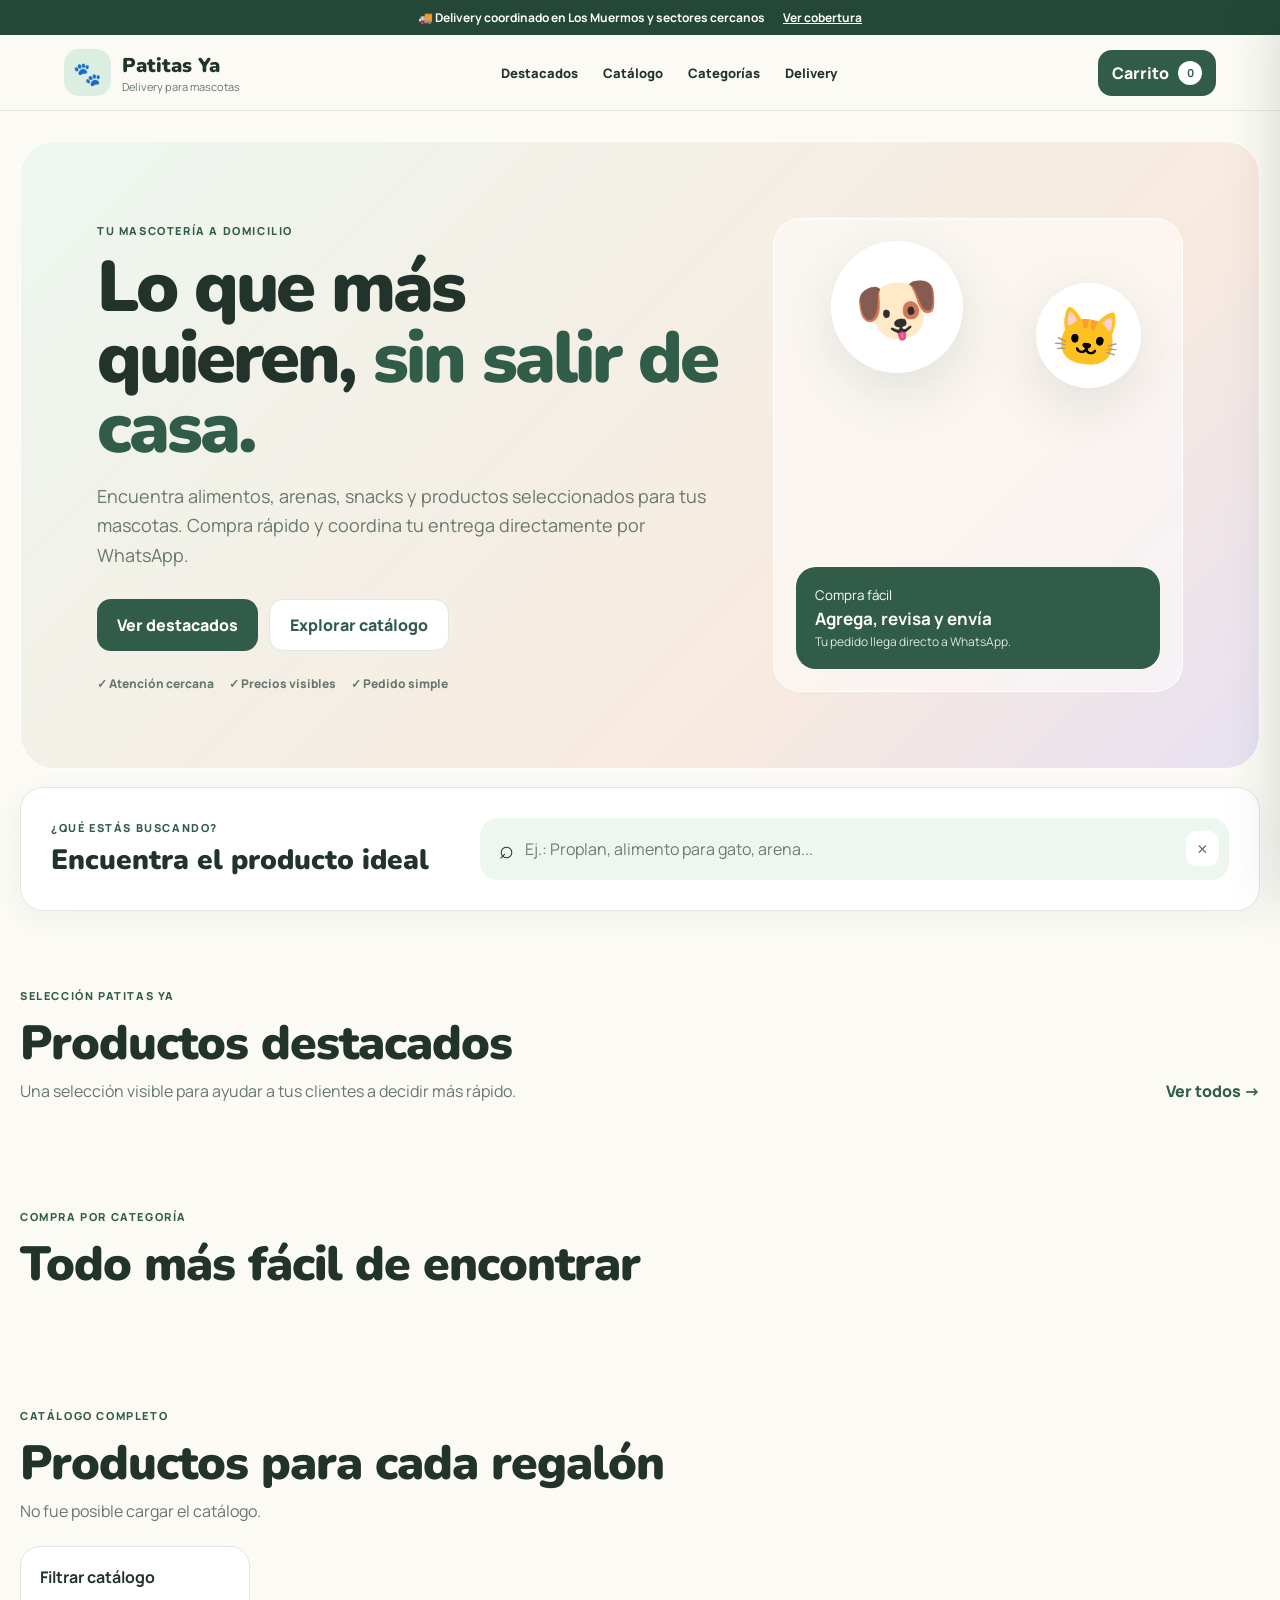
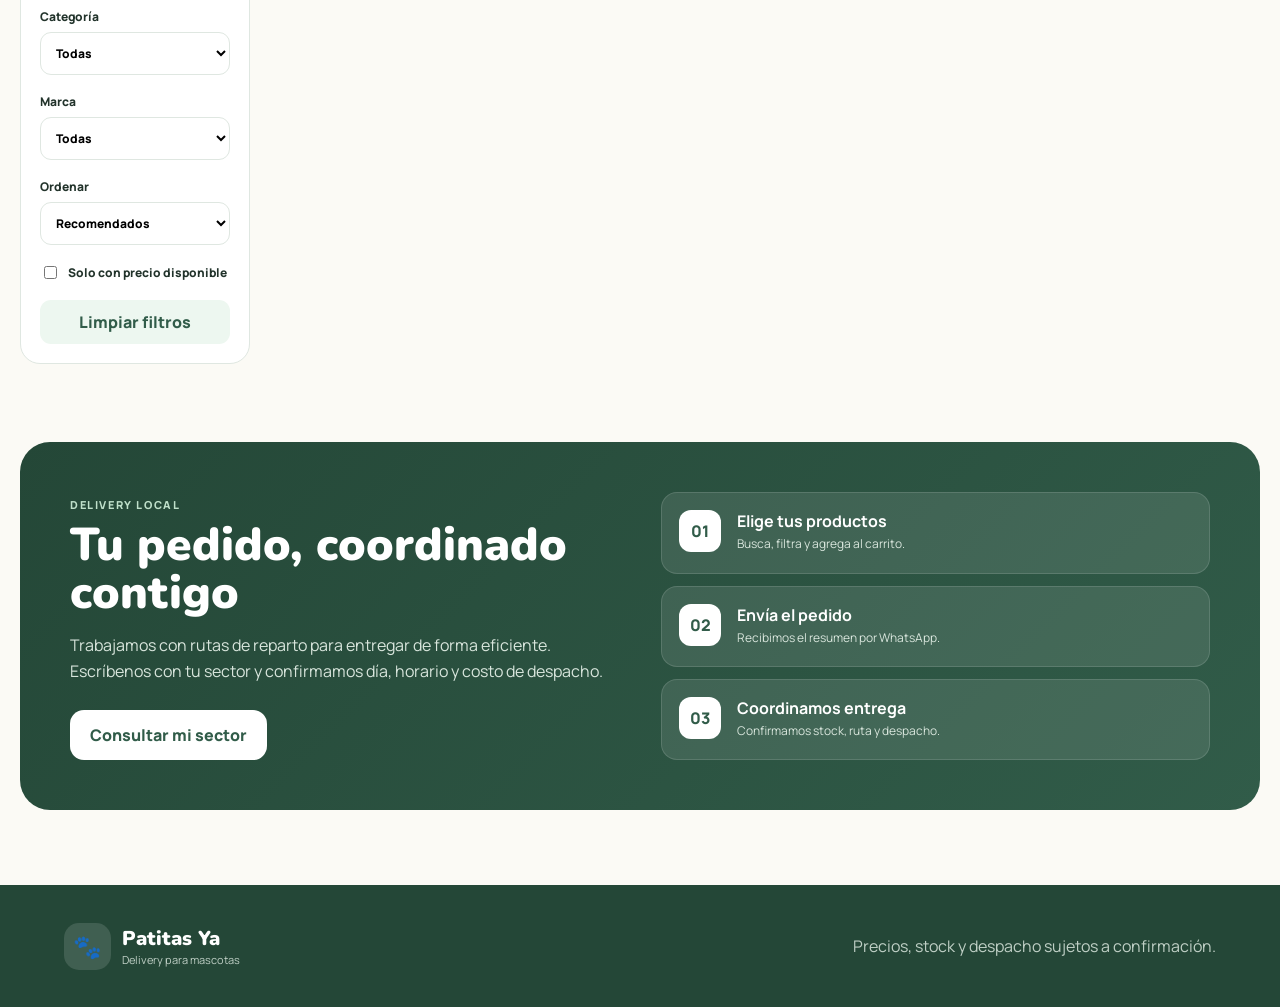
==== commit a7b57fa9: "Create index.html" ====
--- a/index.html
+++ b/index.html
@@ -3,199 +3,223 @@
 <head>
   <meta charset="UTF-8">
   <meta name="viewport" content="width=device-width, initial-scale=1.0">
-  <meta name="description" content="Catálogo Patitas Ya: alimentos, snacks, higiene y accesorios para mascotas con delivery.">
-  <title>Patitas Ya | Catálogo</title>
+  <meta name="description" content="Patitas Ya: alimentos y productos para mascotas con delivery.">
+  <meta name="theme-color" content="#3f6f59">
+  <title>Patitas Ya | Todo para tu mascota</title>
+
   <link rel="preconnect" href="https://fonts.googleapis.com">
   <link rel="preconnect" href="https://fonts.gstatic.com" crossorigin>
-  <link href="https://fonts.googleapis.com/css2?family=Nunito:wght@400;600;700;800;900&display=swap" rel="stylesheet">
-  <link rel="stylesheet" href="styles.css">
+  <link href="https://fonts.googleapis.com/css2?family=Manrope:wght@400;500;600;700;800&family=Nunito:wght@700;800;900&display=swap" rel="stylesheet">
+  <link rel="stylesheet" href="assets/css/styles.css">
 </head>
 <body>
-<header class="topbar">
-  <a class="brand" href="#">
-    <span class="brand-mark">🐾</span>
-    <span><strong>Patitas Ya</strong><small>Delivery para tus mascotas</small></span>
-  </a>
-  <nav class="desktop-nav">
-    <a href="#productos">Productos</a>
-    <a href="#cobertura">Cobertura</a>
-    <a href="#confianza">¿Por qué elegirnos?</a>
-  </nav>
-  <button id="openCart" class="cart-button">🛒 <span>Carrito</span><b id="cartCount">0</b></button>
-</header>
-
-<main>
-  <section class="hero">
-    <div>
-      <span class="eyebrow">DESPACHO A DOMICILIO</span>
-      <h1>Todo para tus regalones, directo a tu puerta.</h1>
-      <p>Explora alimentos, snacks, higiene y accesorios. Arma tu pedido y envíalo por WhatsApp.</p>
-      <div class="hero-actions">
-        <a class="button primary" href="#productos">Ver productos</a>
-        <a class="button secondary" href="#cobertura">Ver cobertura</a>
-      </div>
-      <div class="hero-pills">
-        <span>✓ Atención directa</span>
-        <span>✓ Stock confirmado</span>
-        <span>✓ Pago coordinado</span>
-      </div>
+  <div class="announcement">
+    <span>🚚 Delivery coordinado en Los Muermos y sectores cercanos</span>
+    <a href="#cobertura">Ver cobertura</a>
+  </div>
+
+  <header class="header">
+    <a class="brand" href="#inicio">
+      <span class="brand__mark">🐾</span>
+      <span class="brand__text">
+        <strong>Patitas Ya</strong>
+        <small>Delivery para mascotas</small>
+      </span>
+    </a>
+
+    <nav class="nav">
+      <a href="#destacados">Destacados</a>
+      <a href="#catalogo">Catálogo</a>
+      <a href="#categorias">Categorías</a>
+      <a href="#cobertura">Delivery</a>
+    </nav>
+
+    <button class="cart-trigger" id="openCart" type="button">
+      <span>Carrito</span>
+      <strong id="cartCount">0</strong>
+    </button>
+  </header>
+
+  <main id="inicio">
+    <section class="hero">
+      <div class="hero__content">
+        <span class="eyebrow">TU MASCOTERÍA A DOMICILIO</span>
+        <h1>Lo que más quieren, <em>sin salir de casa.</em></h1>
+        <p>
+          Encuentra alimentos, arenas, snacks y productos seleccionados para tus mascotas.
+          Compra rápido y coordina tu entrega directamente por WhatsApp.
+        </p>
+
+        <div class="hero__actions">
+          <a class="button button--primary" href="#destacados">Ver destacados</a>
+          <a class="button button--soft" href="#catalogo">Explorar catálogo</a>
+        </div>
+
+        <div class="trust-row">
+          <span>✓ Atención cercana</span>
+          <span>✓ Precios visibles</span>
+          <span>✓ Pedido simple</span>
+        </div>
+      </div>
+
+      <div class="hero__visual">
+        <div class="pet-bubble pet-bubble--dog">🐶</div>
+        <div class="pet-bubble pet-bubble--cat">🐱</div>
+        <div class="hero-sale">
+          <small>Compra fácil</small>
+          <strong>Agrega, revisa y envía</strong>
+          <span>Tu pedido llega directo a WhatsApp.</span>
+        </div>
+      </div>
+    </section>
+
+    <section class="search-panel">
+      <div>
+        <span class="eyebrow">¿QUÉ ESTÁS BUSCANDO?</span>
+        <h2>Encuentra el producto ideal</h2>
+      </div>
+
+      <label class="main-search">
+        <span>⌕</span>
+        <input id="searchInput" type="search" placeholder="Ej.: Proplan, alimento para gato, arena..." autocomplete="off">
+        <button id="clearSearch" type="button" aria-label="Limpiar búsqueda">×</button>
+      </label>
+    </section>
+
+    <section class="section" id="destacados">
+      <div class="section__heading">
+        <div>
+          <span class="eyebrow">SELECCIÓN PATITAS YA</span>
+          <h2>Productos destacados</h2>
+          <p>Una selección visible para ayudar a tus clientes a decidir más rápido.</p>
+        </div>
+        <a class="text-link" href="#catalogo">Ver todos →</a>
+      </div>
+
+      <div class="featured-grid" id="featuredGrid"></div>
+    </section>
+
+    <section class="category-section" id="categorias">
+      <div class="section__heading">
+        <div>
+          <span class="eyebrow">COMPRA POR CATEGORÍA</span>
+          <h2>Todo más fácil de encontrar</h2>
+        </div>
+      </div>
+      <div class="category-grid" id="categoryGrid"></div>
+    </section>
+
+    <section class="section catalog" id="catalogo">
+      <div class="section__heading catalog__title">
+        <div>
+          <span class="eyebrow">CATÁLOGO COMPLETO</span>
+          <h2>Productos para cada regalón</h2>
+          <p id="resultsCount">Cargando productos...</p>
+        </div>
+
+        <button class="filter-mobile" id="openFilters" type="button">Filtros</button>
+      </div>
+
+      <div class="catalog__layout">
+        <aside class="filters" id="filtersPanel">
+          <div class="filters__top">
+            <strong>Filtrar catálogo</strong>
+            <button id="closeFilters" type="button">×</button>
+          </div>
+
+          <label>
+            Categoría
+            <select id="categoryFilter">
+              <option value="Todas">Todas</option>
+            </select>
+          </label>
+
+          <label>
+            Marca
+            <select id="brandFilter">
+              <option value="Todas">Todas</option>
+            </select>
+          </label>
+
+          <label>
+            Ordenar
+            <select id="sortFilter">
+              <option value="recommended">Recomendados</option>
+              <option value="priceAsc">Menor precio</option>
+              <option value="priceDesc">Mayor precio</option>
+              <option value="name">Nombre A-Z</option>
+            </select>
+          </label>
+
+          <label class="check">
+            <input id="availableFilter" type="checkbox">
+            Solo con precio disponible
+          </label>
+
+          <button class="reset-filters" id="resetFilters" type="button">Limpiar filtros</button>
+        </aside>
+
+        <div>
+          <div class="active-search hidden" id="activeSearch"></div>
+          <div class="product-grid" id="productGrid"></div>
+          <div class="empty hidden" id="emptyState">
+            <span>🐾</span>
+            <h3>No encontramos coincidencias</h3>
+            <p>Prueba con otra marca, categoría o término.</p>
+          </div>
+          <button class="load-more hidden" id="loadMore" type="button">Mostrar más productos</button>
+        </div>
+      </div>
+    </section>
+
+    <section class="delivery" id="cobertura">
+      <div class="delivery__copy">
+        <span class="eyebrow">DELIVERY LOCAL</span>
+        <h2>Tu pedido, coordinado contigo</h2>
+        <p>
+          Trabajamos con rutas de reparto para entregar de forma eficiente.
+          Escríbenos con tu sector y confirmamos día, horario y costo de despacho.
+        </p>
+        <a class="button button--primary" id="coverageWhatsapp" href="#" target="_blank">Consultar mi sector</a>
+      </div>
+
+      <div class="delivery__benefits">
+        <article><span>01</span><strong>Elige tus productos</strong><p>Busca, filtra y agrega al carrito.</p></article>
+        <article><span>02</span><strong>Envía el pedido</strong><p>Recibimos el resumen por WhatsApp.</p></article>
+        <article><span>03</span><strong>Coordinamos entrega</strong><p>Confirmamos stock, ruta y despacho.</p></article>
+      </div>
+    </section>
+  </main>
+
+  <footer>
+    <div class="brand brand--footer">
+      <span class="brand__mark">🐾</span>
+      <span class="brand__text"><strong>Patitas Ya</strong><small>Delivery para mascotas</small></span>
     </div>
-    <div class="hero-visual">
-      <div class="animal dog">🐶</div>
-      <div class="animal cat">🐱</div>
-      <div class="promo-card">
-        <small>Compra fácil</small>
-        <strong>Pedido directo por WhatsApp</strong>
-      </div>
+    <p>Precios, stock y despacho sujetos a confirmación.</p>
+  </footer>
+
+  <div class="overlay" id="overlay"></div>
+
+  <aside class="cart" id="cartDrawer">
+    <div class="cart__header">
+      <div><span class="eyebrow">TU COMPRA</span><h2>Carrito</h2></div>
+      <button id="closeCart" type="button">×</button>
     </div>
+    <div class="cart__items" id="cartItems"></div>
+    <div class="cart__empty" id="cartEmpty"><span>🛍️</span><p>Aún no agregas productos.</p></div>
+    <div class="cart__footer">
+      <div class="cart__total"><span>Total estimado</span><strong id="cartTotal">$0</strong></div>
+      <button class="checkout-button" id="checkoutButton" type="button">Pedir por WhatsApp</button>
+      <small>Confirmaremos stock y valor del despacho.</small>
+    </div>
+  </aside>
+
+  <section class="modal" id="productModal">
+    <button class="modal__close" id="closeProductModal" type="button">×</button>
+    <div id="productDetail"></div>
   </section>
 
-  <section class="announcement">
-    <strong>🚚 Delivery local</strong>
-    <span>El valor del despacho se confirma según sector y monto del pedido.</span>
-  </section>
-
-  <section class="catalog" id="productos">
-    <div class="section-heading">
-      <div>
-        <span class="eyebrow">CATÁLOGO</span>
-        <h2>Encuentra lo que tu mascota necesita</h2>
-      </div>
-      <label class="search">
-        <span>🔎</span>
-        <input id="searchInput" type="search" placeholder="Buscar producto, marca o formato">
-      </label>
-    </div>
-
-    <div id="categoryButtons" class="categories">
-      <button class="active" data-category="Todos">Todos</button>
-      <button data-category="Perros">Perros</button>
-      <button data-category="Gatos">Gatos</button>
-      <button data-category="Snacks">Snacks</button>
-      <button data-category="Higiene">Higiene</button>
-      <button data-category="Accesorios">Accesorios</button>
-    </div>
-
-    <div class="catalog-toolbar">
-      <button id="toggleFilters" class="filter-toggle">☰ Filtros</button>
-      <p id="resultsCount">Cargando productos...</p>
-      <select id="sortSelect">
-        <option value="recommended">Orden recomendado</option>
-        <option value="priceAsc">Menor precio</option>
-        <option value="priceDesc">Mayor precio</option>
-        <option value="name">Nombre A-Z</option>
-      </select>
-    </div>
-
-    <div class="catalog-layout">
-      <aside id="filterPanel" class="filters">
-        <div class="filter-title">
-          <strong>Filtrar productos</strong>
-          <button id="closeFilters">✕</button>
-        </div>
-        <label>Marca
-          <select id="brandFilter"><option value="Todas">Todas las marcas</option></select>
-        </label>
-        <label>Disponibilidad
-          <select id="stockFilter">
-            <option value="Todos">Todos</option>
-            <option value="Disponible">Disponible</option>
-            <option value="Poco stock">Poco stock</option>
-          </select>
-        </label>
-        <label>Precio máximo
-          <input id="priceFilter" type="range" min="3000" max="60000" step="1000" value="60000">
-          <span id="priceLabel">Hasta $60.000</span>
-        </label>
-        <button id="clearFilters" class="clear-filters">Limpiar filtros</button>
-      </aside>
-
-      <div>
-        <div id="productGrid" class="product-grid"></div>
-        <div id="emptyState" class="empty hidden">
-          <span>🐾</span>
-          <h3>No encontramos productos</h3>
-          <p>Prueba cambiando los filtros o la búsqueda.</p>
-        </div>
-      </div>
-    </div>
-  </section>
-
-  <section class="coverage" id="cobertura">
-    <div>
-      <span class="eyebrow">COBERTURA</span>
-      <h2>¿Dónde entregamos?</h2>
-      <p>Realizamos entregas coordinadas en Los Muermos y sectores cercanos. Para zonas rurales, consulta disponibilidad y valor del despacho.</p>
-    </div>
-    <div class="coverage-card">
-      <span>📍</span>
-      <div><strong>Los Muermos y alrededores</strong><p>Indica tu sector al enviar el pedido.</p></div>
-    </div>
-  </section>
-
-  <section class="trust" id="confianza">
-    <article><span>✅</span><strong>Productos originales</strong><p>Trabajamos con productos sellados y de proveedores formales.</p></article>
-    <article><span>💬</span><strong>Atención directa</strong><p>Resolvemos dudas y confirmamos cada pedido personalmente.</p></article>
-    <article><span>🚚</span><strong>Entrega coordinada</strong><p>Acordamos contigo el sector, día y horario de entrega.</p></article>
-  </section>
-</main>
-
-<footer>
-  <div class="brand footer-brand">
-    <span class="brand-mark">🐾</span>
-    <span><strong>Patitas Ya</strong><small>Delivery para tus mascotas</small></span>
-  </div>
-  <p>Stock, precios y despacho sujetos a confirmación.</p>
-</footer>
-
-<div id="overlay" class="overlay"></div>
-
-<aside id="cartDrawer" class="drawer">
-  <div class="drawer-header">
-    <div><span class="eyebrow">TU PEDIDO</span><h2>Carrito</h2></div>
-    <button id="closeCart" class="icon-button">✕</button>
-  </div>
-  <div id="cartItems" class="cart-items"></div>
-  <div id="cartEmpty" class="cart-empty"><span>🛒</span><p>Tu carrito está vacío.</p></div>
-  <div class="drawer-footer">
-    <div class="total"><span>Total estimado</span><strong id="cartTotal">$0</strong></div>
-    <button id="openCheckout" class="whatsapp">Continuar pedido</button>
-    <small>El despacho se confirma según tu ubicación.</small>
-  </div>
-</aside>
-
-<div id="productModal" class="modal">
-  <button class="modal-close" data-close-modal="productModal">✕</button>
-  <div id="productDetail"></div>
-</div>
-
-<div id="checkoutModal" class="modal checkout-modal">
-  <button class="modal-close" data-close-modal="checkoutModal">✕</button>
-  <span class="eyebrow">FINALIZAR PEDIDO</span>
-  <h2>Datos para coordinar</h2>
-  <form id="checkoutForm">
-    <label>Nombre
-      <input id="customerName" required placeholder="Tu nombre">
-    </label>
-    <label>Sector o dirección
-      <input id="customerAddress" required placeholder="Ej.: centro de Los Muermos">
-    </label>
-    <label>Forma de pago
-      <select id="paymentMethod" required>
-        <option value="">Seleccionar</option>
-        <option>Transferencia</option>
-        <option>Efectivo</option>
-        <option>Tarjeta al entregar</option>
-        <option>Por confirmar</option>
-      </select>
-    </label>
-    <label>Observaciones
-      <textarea id="customerNotes" rows="3" placeholder="Horario, referencias u otro detalle"></textarea>
-    </label>
-    <button class="whatsapp" type="submit">Enviar pedido por WhatsApp</button>
-  </form>
-</div>
-
-<script src="app.js"></script>
+  <script src="assets/js/app.js"></script>
 </body>
 </html>
--- a/assets/css/styles.css
+++ b/assets/css/styles.css
@@ -0,0 +1,165 @@
+*{box-sizing:border-box}
+:root{
+  --forest:#315c49;
+  --forest-dark:#244737;
+  --sage:#7fa98b;
+  --mint:#dceee2;
+  --mint-light:#edf7f0;
+  --peach:#f4d8c8;
+  --lavender:#e7e1f1;
+  --cream:#fbfaf5;
+  --white:#fff;
+  --ink:#22332b;
+  --muted:#68776f;
+  --border:#dfe7e1;
+  --shadow:0 18px 55px rgba(49,92,73,.13);
+}
+html{scroll-behavior:smooth}
+body{margin:0;color:var(--ink);background:var(--cream);font-family:Manrope,sans-serif}
+button,input,select{font:inherit}
+button{cursor:pointer}
+.announcement{display:flex;justify-content:center;gap:18px;padding:9px 20px;color:#fff;background:var(--forest-dark);font-size:12px;font-weight:700}
+.announcement a{color:#fff}
+.header{position:sticky;top:0;z-index:30;display:flex;align-items:center;justify-content:space-between;padding:14px clamp(18px,5vw,76px);background:rgba(251,250,245,.94);border-bottom:1px solid var(--border);backdrop-filter:blur(14px)}
+.brand{display:flex;align-items:center;gap:11px;color:inherit;text-decoration:none}
+.brand__mark{display:grid;width:47px;height:47px;place-items:center;background:var(--mint);border-radius:15px;font-size:23px}
+.brand__text strong,.brand__text small{display:block}
+.brand__text strong{font:900 20px Nunito,sans-serif}
+.brand__text small{color:var(--muted);font-size:11px}
+.nav{display:flex;gap:25px}
+.nav a{color:var(--ink);font-size:13px;font-weight:800;text-decoration:none}
+.cart-trigger{display:flex;align-items:center;gap:9px;padding:11px 14px;color:#fff;background:var(--forest);border:0;border-radius:14px;font-weight:800}
+.cart-trigger strong{display:grid;min-width:24px;height:24px;padding:0 6px;place-items:center;color:var(--forest);background:#fff;border-radius:99px;font-size:11px}
+main{width:min(1240px,calc(100% - 30px));margin:auto}
+.hero{display:grid;grid-template-columns:1.22fr .78fr;gap:35px;margin:30px 0 18px;padding:clamp(38px,6vw,76px);overflow:hidden;background:linear-gradient(135deg,var(--mint-light),#f8eadf 68%,var(--lavender));border:1px solid rgba(255,255,255,.9);border-radius:34px}
+.eyebrow{color:var(--forest);font-size:11px;font-weight:900;letter-spacing:1.6px}
+.hero h1{max-width:720px;margin:12px 0 18px;font:900 clamp(42px,6vw,72px)/.98 Nunito,sans-serif;letter-spacing:-3px}
+.hero h1 em{color:var(--forest);font-style:normal}
+.hero p{max-width:650px;color:var(--muted);font-size:18px;line-height:1.65}
+.hero__actions{display:flex;flex-wrap:wrap;gap:11px;margin-top:28px}
+.button{display:inline-flex;align-items:center;justify-content:center;padding:14px 20px;border-radius:14px;font-weight:900;text-decoration:none}
+.button--primary{color:#fff;background:var(--forest)}
+.button--soft{color:var(--forest);background:#fff;border:1px solid var(--border)}
+.trust-row{display:flex;flex-wrap:wrap;gap:15px;margin-top:24px;color:var(--muted);font-size:12px;font-weight:800}
+.hero__visual{position:relative;min-height:310px;background:rgba(255,255,255,.52);border:1px solid rgba(255,255,255,.9);border-radius:28px}
+.pet-bubble{position:absolute;display:grid;place-items:center;background:#fff;border-radius:50%;box-shadow:var(--shadow)}
+.pet-bubble--dog{top:22px;left:14%;width:132px;height:132px;font-size:69px;transform:rotate(-7deg)}
+.pet-bubble--cat{top:64px;right:10%;width:105px;height:105px;font-size:55px;transform:rotate(8deg)}
+.hero-sale{position:absolute;right:22px;bottom:22px;left:22px;padding:19px;color:#fff;background:var(--forest);border-radius:20px}
+.hero-sale small,.hero-sale strong,.hero-sale span{display:block}
+.hero-sale strong{margin:3px 0;font-size:17px}
+.hero-sale span{color:#dbe7df;font-size:12px}
+.search-panel{display:grid;grid-template-columns:.7fr 1.3fr;gap:25px;align-items:center;margin:18px 0 72px;padding:27px 30px;background:#fff;border:1px solid var(--border);border-radius:23px;box-shadow:0 8px 30px rgba(49,92,73,.05)}
+.search-panel h2{margin:4px 0;font:900 28px Nunito,sans-serif}
+.main-search{display:flex;align-items:center;gap:11px;padding:3px 8px 3px 17px;background:var(--mint-light);border:2px solid transparent;border-radius:18px}
+.main-search:focus-within{border-color:var(--sage)}
+.main-search span{font-size:25px}
+.main-search input{width:100%;padding:15px 0;background:transparent;border:0;outline:0}
+.main-search button{display:grid;width:35px;height:35px;place-items:center;color:var(--muted);background:#fff;border:0;border-radius:11px;font-size:22px}
+.section,.category-section{padding-bottom:78px}
+.section__heading{display:flex;align-items:end;justify-content:space-between;gap:24px;margin-bottom:24px}
+.section__heading h2{margin:5px 0 4px;font:900 clamp(32px,4vw,48px) Nunito,sans-serif;letter-spacing:-1px}
+.section__heading p{margin:0;color:var(--muted)}
+.text-link{color:var(--forest);font-weight:900;text-decoration:none}
+.featured-grid{display:grid;grid-template-columns:repeat(4,minmax(0,1fr));gap:18px}
+.featured-card{position:relative;display:flex;min-width:0;flex-direction:column;overflow:hidden;background:#fff;border:1px solid var(--border);border-radius:24px;transition:.22s}
+.featured-card:first-child{grid-column:span 2}
+.featured-card:hover,.product-card:hover{transform:translateY(-5px);box-shadow:var(--shadow)}
+.featured-card__image{position:relative;min-height:250px;background:linear-gradient(145deg,var(--mint-light),#f7f1e9)}
+.featured-card:first-child .featured-card__image{min-height:310px}
+.product-image{width:100%;height:100%;min-height:inherit;padding:22px;object-fit:contain}
+.image-fallback{position:absolute;inset:0;display:none;place-items:center;padding:24px;color:var(--muted);text-align:center;font-size:13px}
+.image-error .product-image{display:none}
+.image-error .image-fallback{display:grid}
+.badge{position:absolute;z-index:2;top:14px;left:14px;padding:7px 10px;color:var(--forest-dark);background:#fff;border-radius:99px;font-size:10px;font-weight:900}
+.featured-card__content{display:flex;height:100%;flex-direction:column;padding:18px}
+.meta{color:var(--forest);font-size:10px;font-weight:900;letter-spacing:.8px;text-transform:uppercase}
+.featured-card h3,.product-card h3{margin:7px 0 4px;font:900 18px/1.22 Nunito,sans-serif}
+.price-row{display:flex;align-items:end;gap:8px;margin-top:auto;padding-top:14px}
+.price{font:900 23px Nunito,sans-serif}
+.consult-price{color:var(--forest);font-size:15px;font-weight:900}
+.card-actions{display:grid;grid-template-columns:1fr 46px;gap:8px;margin-top:13px}
+.details,.add{border:0;border-radius:13px;font-weight:900}
+.details{color:var(--forest-dark);background:var(--mint-light)}
+.add{height:45px;color:#fff;background:var(--forest);font-size:21px}
+.add:disabled{background:#b9c6be;cursor:not-allowed}
+.category-grid{display:grid;grid-template-columns:repeat(5,1fr);gap:15px}
+.category-card{display:flex;min-height:150px;flex-direction:column;align-items:center;justify-content:center;gap:9px;padding:18px;color:var(--ink);border:0;border-radius:22px;font-weight:900;transition:.2s}
+.category-card:nth-child(5n+1){background:var(--mint)}
+.category-card:nth-child(5n+2){background:var(--peach)}
+.category-card:nth-child(5n+3){background:var(--lavender)}
+.category-card:nth-child(5n+4){background:#f4eccf}
+.category-card:nth-child(5n+5){background:#dce9ed}
+.category-card:hover{transform:translateY(-4px)}
+.category-card span{font-size:42px}
+.catalog__layout{display:grid;grid-template-columns:230px 1fr;gap:23px}
+.filters{align-self:start;padding:19px;background:#fff;border:1px solid var(--border);border-radius:20px}
+.filters__top{display:flex;justify-content:space-between;margin-bottom:20px}
+.filters__top button{display:none;background:none;border:0;font-size:24px}
+.filters label{display:block;margin-bottom:18px;font-size:12px;font-weight:900}
+.filters select{width:100%;margin-top:7px;padding:11px;background:#fff;border:1px solid var(--border);border-radius:11px}
+.check{display:flex!important;align-items:center;gap:8px}
+.reset-filters{width:100%;padding:11px;color:var(--forest);background:var(--mint-light);border:0;border-radius:11px;font-weight:900}
+.filter-mobile{display:none;padding:11px 15px;color:#fff;background:var(--forest);border:0;border-radius:12px;font-weight:900}
+.product-grid{display:grid;grid-template-columns:repeat(3,minmax(0,1fr));gap:17px}
+.product-card{display:flex;min-width:0;flex-direction:column;overflow:hidden;background:#fff;border:1px solid var(--border);border-radius:21px;transition:.2s}
+.product-card__image{position:relative;aspect-ratio:1.1/1;background:var(--mint-light);cursor:pointer}
+.product-card__image .product-image{position:absolute;inset:0}
+.product-card__content{display:flex;height:100%;flex-direction:column;padding:16px}
+.product-card p{margin:2px 0;color:var(--muted);font-size:12px}
+.active-search{margin-bottom:14px;padding:11px 14px;color:var(--forest);background:var(--mint);border-radius:12px;font-size:13px;font-weight:800}
+.load-more{display:block;margin:25px auto 0;padding:13px 26px;color:#fff;background:var(--forest);border:0;border-radius:14px;font-weight:900}
+.empty{padding:60px;text-align:center;color:var(--muted)}
+.empty span{font-size:50px}
+.hidden{display:none!important}
+.delivery{display:grid;grid-template-columns:1fr 1fr;gap:42px;align-items:center;margin:0 0 75px;padding:50px;background:linear-gradient(135deg,var(--forest-dark),var(--forest));border-radius:30px}
+.delivery h2{margin:7px 0 12px;color:#fff;font:900 46px/1.05 Nunito,sans-serif}
+.delivery p{color:#d8e5dc;line-height:1.6}
+.delivery .eyebrow{color:#bfe0ca}
+.delivery .button{margin-top:10px;color:var(--forest);background:#fff}
+.delivery__benefits{display:grid;gap:12px}
+.delivery__benefits article{display:grid;grid-template-columns:45px 1fr;column-gap:13px;padding:17px;background:rgba(255,255,255,.1);border:1px solid rgba(255,255,255,.13);border-radius:16px}
+.delivery__benefits article span{grid-row:span 2;display:grid;width:42px;height:42px;place-items:center;color:var(--forest);background:#fff;border-radius:12px;font-weight:900}
+.delivery__benefits strong{color:#fff}
+.delivery__benefits p{margin:2px 0;font-size:12px}
+footer{display:flex;align-items:center;justify-content:space-between;padding:34px clamp(20px,5vw,75px);color:#fff;background:var(--forest-dark)}
+.brand--footer .brand__mark{background:rgba(255,255,255,.13)}
+.brand--footer .brand__text small,footer p{color:#bfcfc5}
+.overlay{position:fixed;inset:0;z-index:40;visibility:hidden;opacity:0;background:rgba(24,39,32,.58);transition:.2s}
+.overlay.show{visibility:visible;opacity:1}
+.cart{position:fixed;top:0;right:0;z-index:50;display:flex;width:min(450px,100%);height:100vh;flex-direction:column;padding:24px;background:#fff;box-shadow:-20px 0 55px rgba(33,53,43,.2);transform:translateX(105%);transition:.25s}
+.cart.open{transform:translateX(0)}
+.cart__header{display:flex;align-items:center;justify-content:space-between;padding-bottom:16px;border-bottom:1px solid var(--border)}
+.cart__header h2{margin:3px 0;font:900 31px Nunito,sans-serif}
+.cart__header button,.modal__close{display:grid;width:42px;height:42px;place-items:center;background:var(--mint-light);border:0;border-radius:12px;font-size:23px}
+.cart__items{flex:1;overflow:auto}
+.cart__empty{display:flex;flex:1;align-items:center;justify-content:center;flex-direction:column;color:var(--muted)}
+.cart__empty span{font-size:50px}
+.cart-item{display:grid;grid-template-columns:57px 1fr auto;gap:11px;align-items:center;padding:13px 0;border-bottom:1px solid var(--border)}
+.cart-item img{width:57px;height:57px;padding:4px;background:var(--mint-light);border-radius:12px;object-fit:contain}
+.cart-item h4{margin:0;font-size:13px}
+.cart-item small{color:var(--muted)}
+.quantity{display:flex;align-items:center;gap:7px}
+.quantity button{width:28px;height:28px;background:#fff;border:1px solid var(--border);border-radius:8px}
+.remove{display:block;margin-top:4px;padding:0;color:#a44747;background:none;border:0;font-size:11px}
+.cart__footer{padding-top:17px;border-top:1px solid var(--border)}
+.cart__total{display:flex;align-items:center;justify-content:space-between;margin-bottom:12px}
+.cart__total strong{font:900 26px Nunito,sans-serif}
+.checkout-button{width:100%;padding:14px;color:#fff;background:#25a85a;border:0;border-radius:13px;font-weight:900}
+.cart__footer>small{display:block;margin-top:8px;color:var(--muted);text-align:center}
+.modal{position:fixed;top:50%;left:50%;z-index:60;display:none;width:min(850px,calc(100% - 24px));max-height:90vh;overflow:auto;padding:28px;background:#fff;border-radius:25px;box-shadow:var(--shadow);transform:translate(-50%,-50%)}
+.modal.open{display:block}
+.modal__close{position:absolute;top:16px;right:16px;z-index:2}
+.product-detail{display:grid;grid-template-columns:1fr 1fr;gap:30px}
+.product-detail__visual{position:relative;display:grid;min-height:400px;place-items:center;background:var(--mint-light);border-radius:21px}
+.product-detail__visual img{width:100%;height:400px;padding:27px;object-fit:contain}
+.product-detail__copy{padding:20px 7px}
+.product-detail__copy h2{margin:7px 0;font:900 35px/1.08 Nunito,sans-serif}
+.product-detail__copy p{color:var(--muted);line-height:1.6}
+.product-detail__copy .add-detail{width:100%;margin-top:18px;padding:14px;color:#fff;background:var(--forest);border:0;border-radius:13px;font-weight:900}
+@media(max-width:1050px){
+  .nav{display:none}.hero{grid-template-columns:1fr}.featured-grid{grid-template-columns:repeat(2,1fr)}.featured-card:first-child{grid-column:auto}.category-grid{grid-template-columns:repeat(3,1fr)}.catalog__layout{grid-template-columns:1fr}.filter-mobile{display:block}.filters{position:fixed;top:0;left:0;z-index:55;width:min(330px,90%);height:100vh;border-radius:0;transform:translateX(-105%);transition:.25s}.filters.open{transform:translateX(0)}.filters__top button{display:block}.delivery{grid-template-columns:1fr}
+}
+@media(max-width:700px){
+  .announcement{justify-content:flex-start;overflow:auto;white-space:nowrap}.announcement a{display:none}.header{padding:12px 15px}.brand__text small,.cart-trigger span{display:none}main{width:calc(100% - 20px)}.hero{padding:33px 22px;border-radius:25px}.hero h1{letter-spacing:-2px}.search-panel{grid-template-columns:1fr;padding:22px}.featured-grid{grid-template-columns:1fr 1fr;gap:11px}.featured-card__image,.featured-card:first-child .featured-card__image{min-height:180px}.featured-card__content{padding:13px}.featured-card h3,.product-card h3{font-size:15px}.category-grid{grid-template-columns:repeat(2,1fr)}.catalog__title{align-items:flex-start}.product-grid{grid-template-columns:repeat(2,minmax(0,1fr));gap:11px}.product-card__content{padding:12px}.card-actions{grid-template-columns:1fr 40px}.details{font-size:11px}.delivery{padding:31px 23px}.delivery h2{font-size:37px}.product-detail{grid-template-columns:1fr}.product-detail__visual,.product-detail__visual img{min-height:280px;height:280px}footer{align-items:flex-start;flex-direction:column;gap:18px}footer p{margin:0}
+}
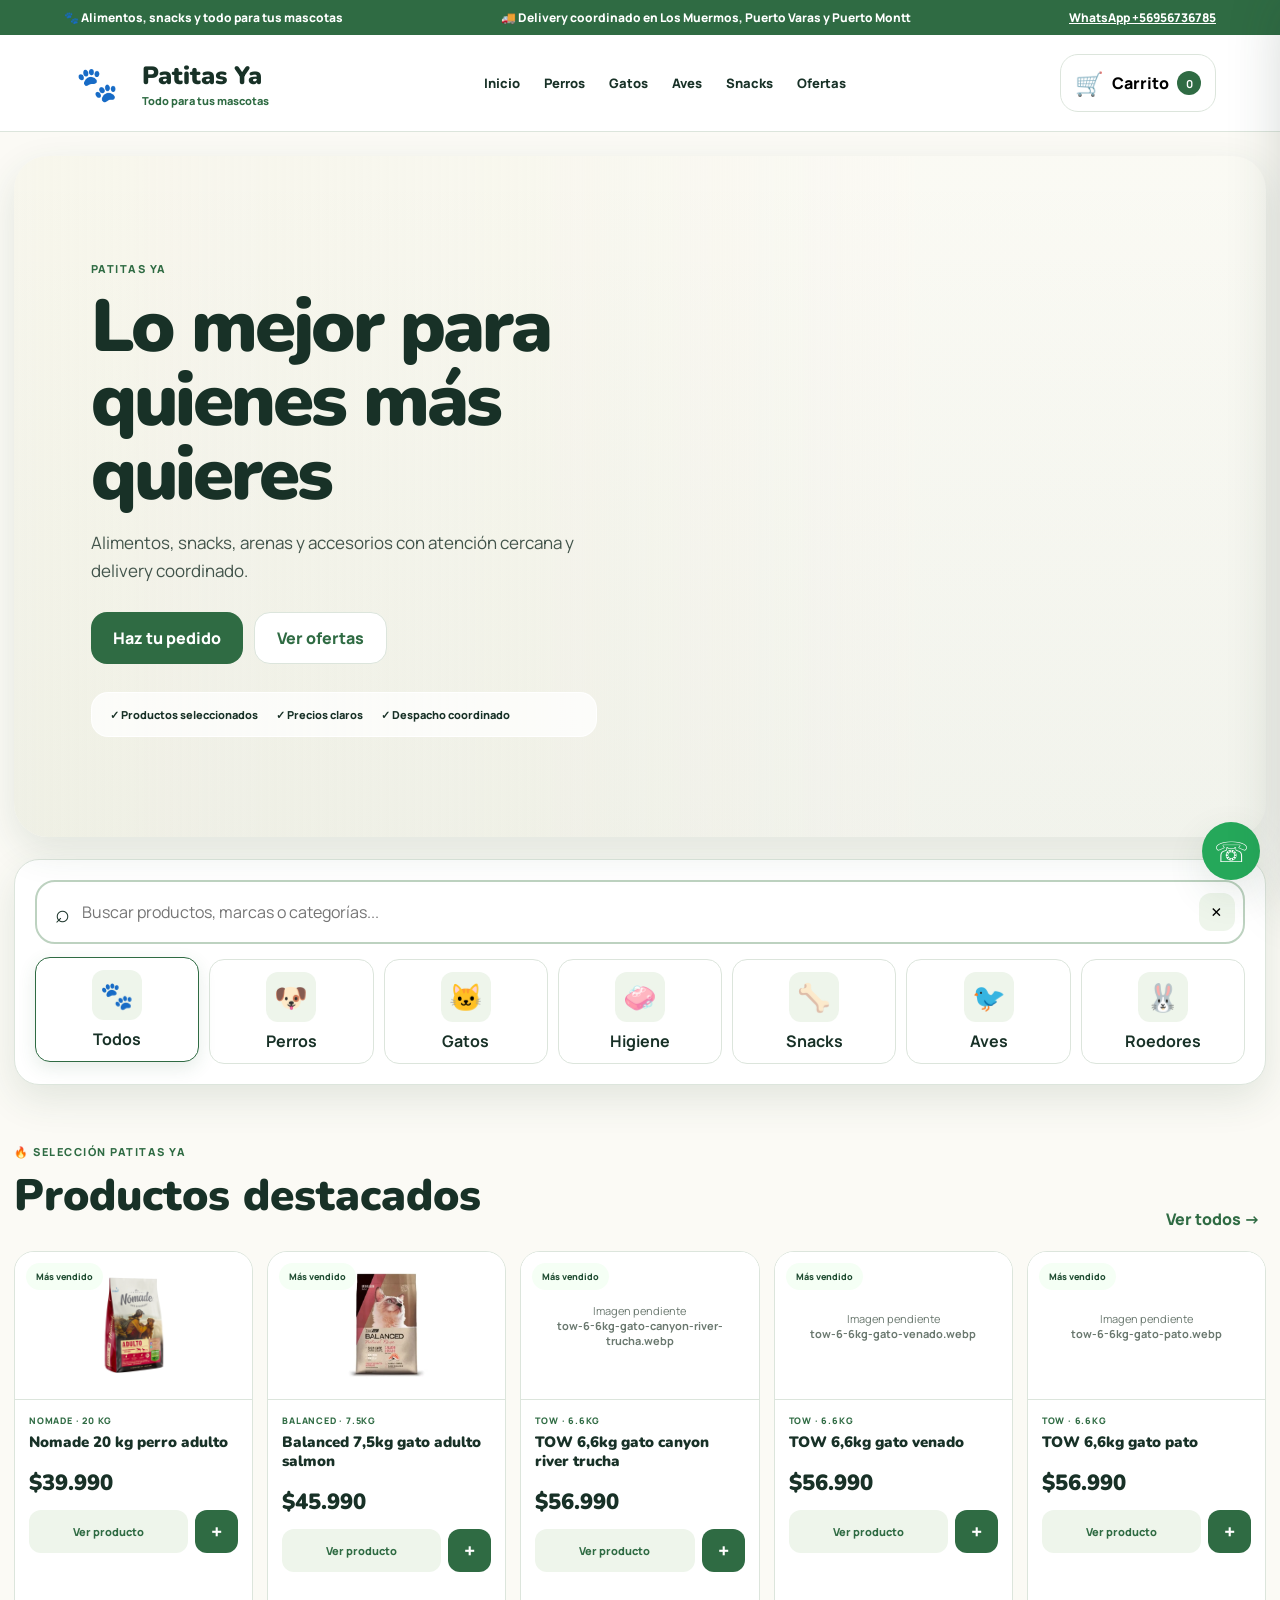
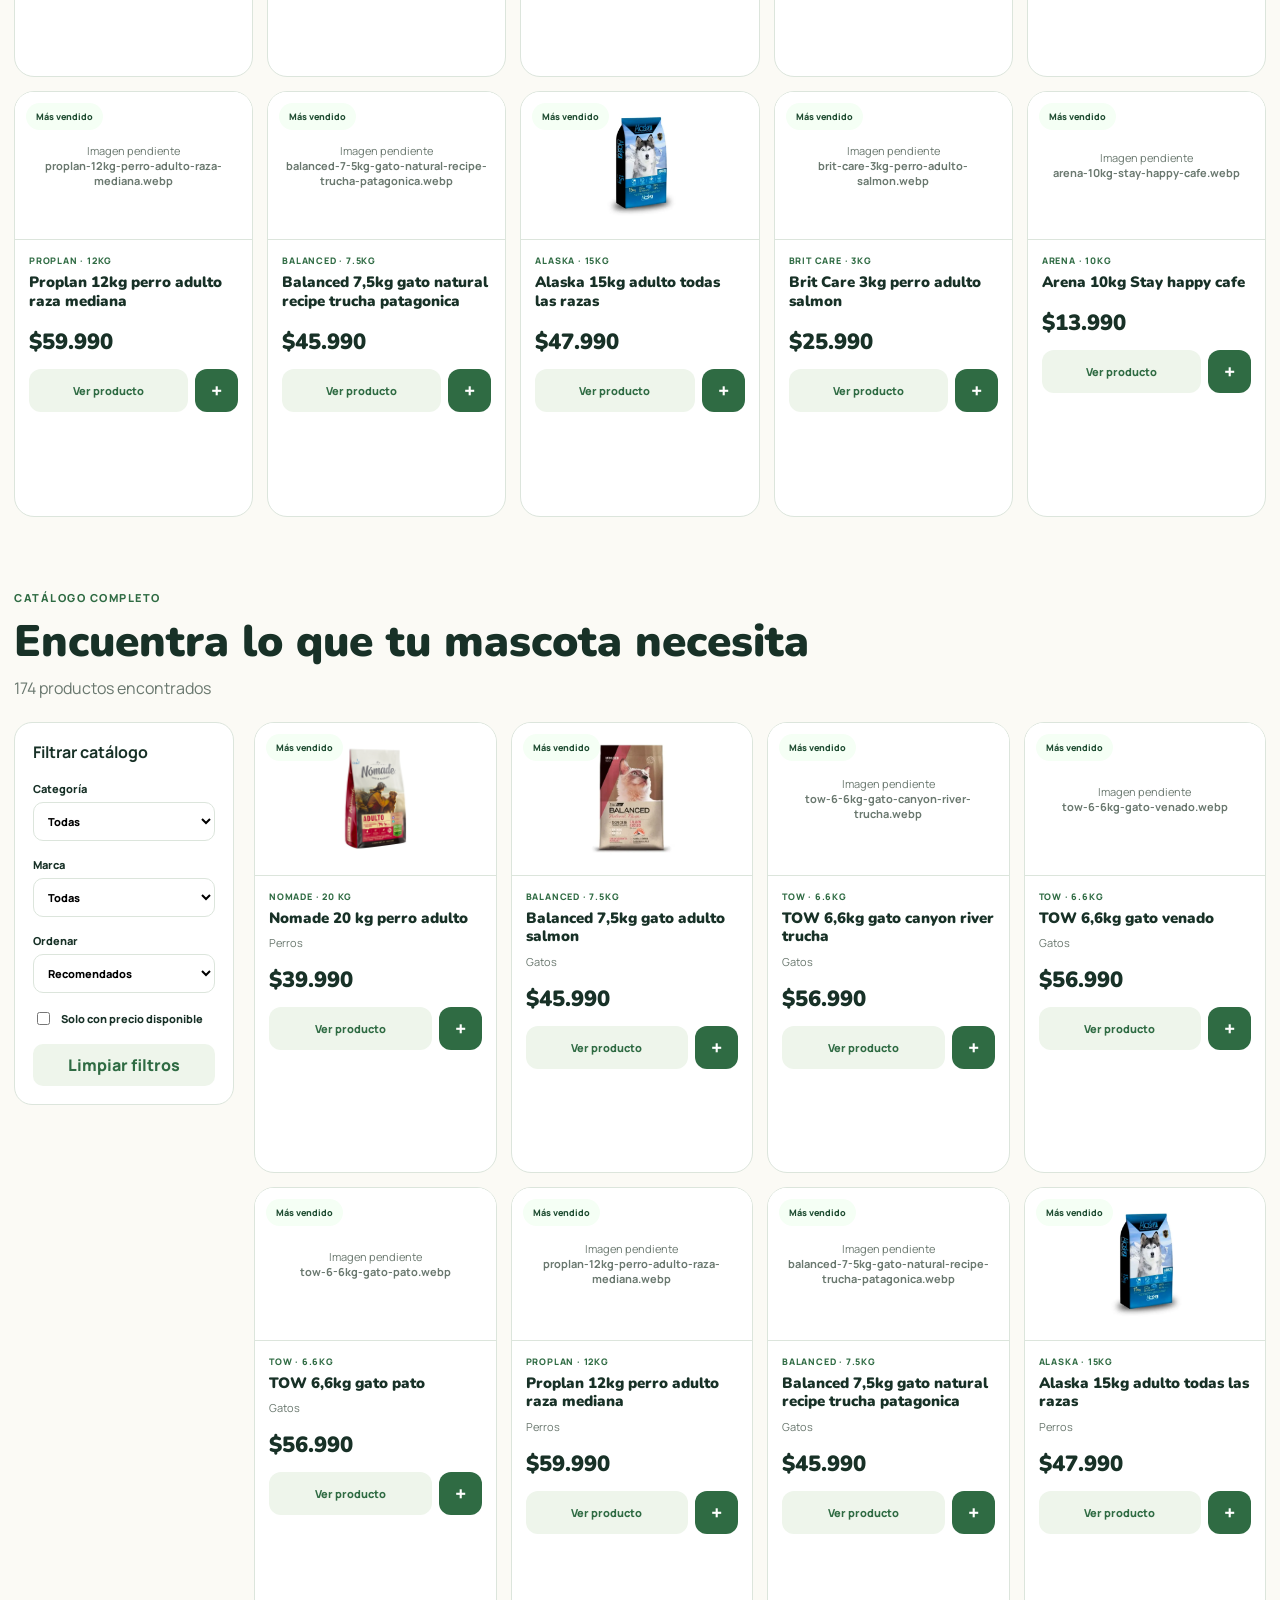
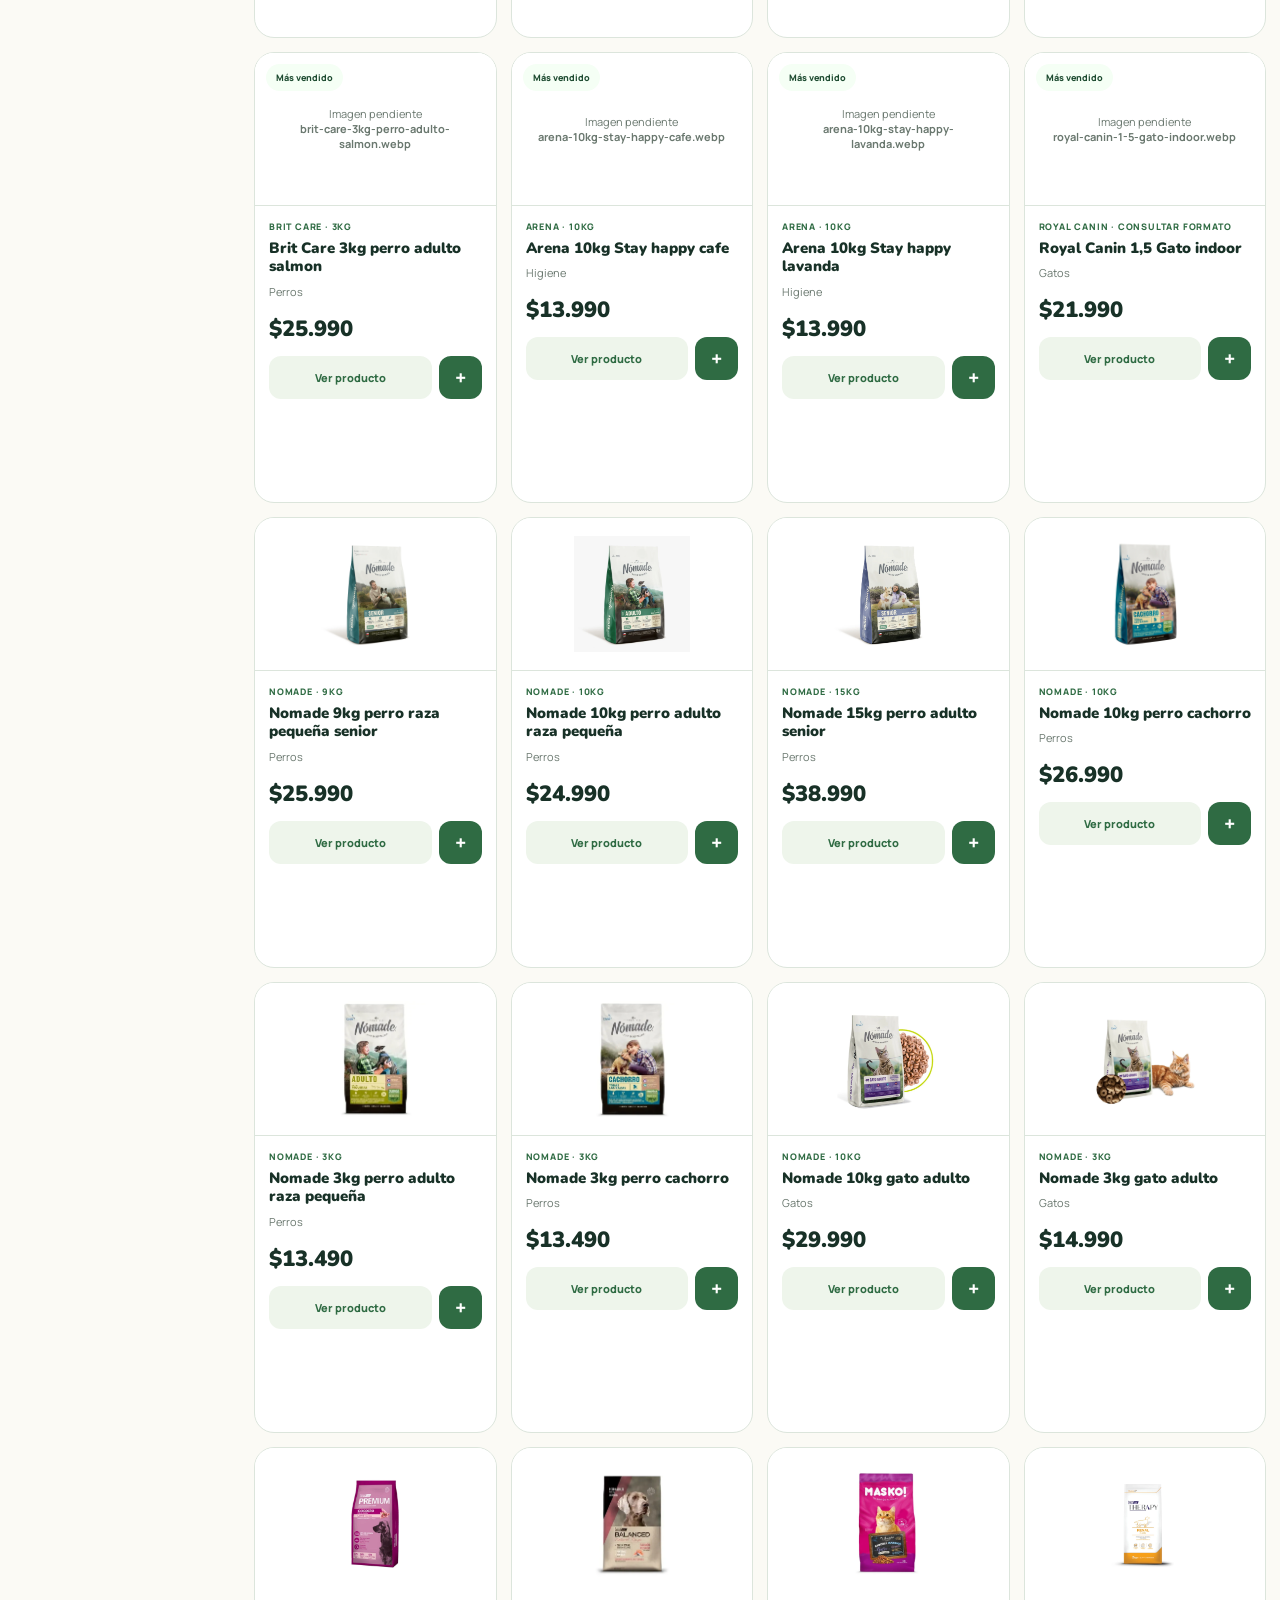
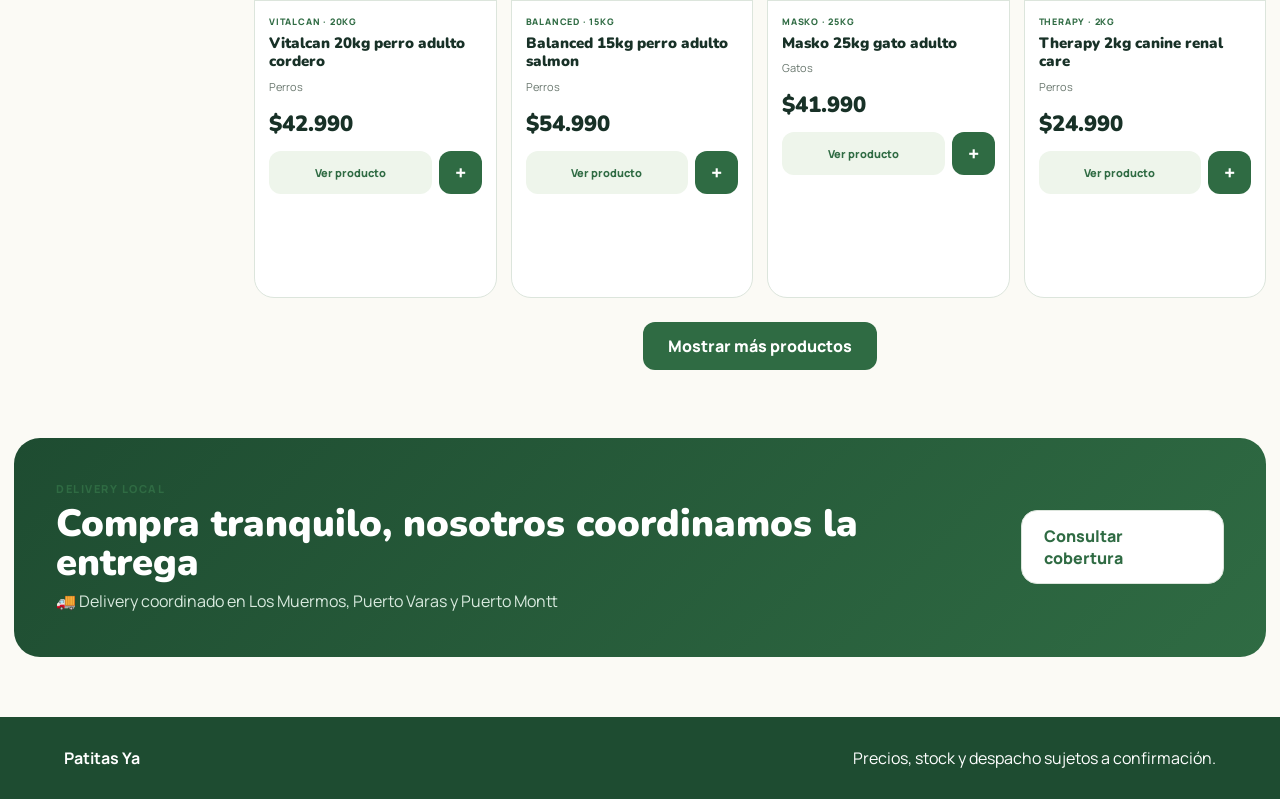
==== commit dcc76fd5: "nuevo modelo" ====
--- a/index.html
+++ b/index.html
@@ -4,8 +4,8 @@
   <meta charset="UTF-8">
   <meta name="viewport" content="width=device-width, initial-scale=1.0">
   <meta name="description" content="Patitas Ya: alimentos y productos para mascotas con delivery.">
-  <meta name="theme-color" content="#3f6f59">
-  <title>Patitas Ya | Todo para tu mascota</title>
+  <meta name="theme-color" content="#2f6b43">
+  <title>Patitas Ya | Todo para tus mascotas</title>
 
   <link rel="preconnect" href="https://fonts.googleapis.com">
   <link rel="preconnect" href="https://fonts.gstatic.com" crossorigin>
@@ -14,135 +14,105 @@
 </head>
 <body>
   <div class="announcement">
-    <span>🚚 Delivery coordinado en Los Muermos y sectores cercanos</span>
-    <a href="#cobertura">Ver cobertura</a>
+    <span id="announcementText">🐾 Alimentos, snacks y todo para tus mascotas</span>
+    <span id="deliveryTop">🚚 Delivery coordinado</span>
+    <a id="topWhatsapp" href="#" target="_blank">WhatsApp</a>
   </div>
 
   <header class="header">
     <a class="brand" href="#inicio">
-      <span class="brand__mark">🐾</span>
-      <span class="brand__text">
-        <strong>Patitas Ya</strong>
-        <small>Delivery para mascotas</small>
-      </span>
+      <div class="brand__logo">
+        <img id="siteLogo" src="assets/images/logo-patitas.png" alt="Patitas Ya">
+        <span id="logoFallback">🐾</span>
+      </div>
+      <div class="brand__text">
+        <strong id="storeName">Patitas Ya</strong>
+        <small id="storeTagline">Todo para tus mascotas</small>
+      </div>
     </a>
 
     <nav class="nav">
-      <a href="#destacados">Destacados</a>
-      <a href="#catalogo">Catálogo</a>
-      <a href="#categorias">Categorías</a>
-      <a href="#cobertura">Delivery</a>
+      <a href="#inicio">Inicio</a>
+      <a href="#catalogo" data-category-nav="Perros">Perros</a>
+      <a href="#catalogo" data-category-nav="Gatos">Gatos</a>
+      <a href="#catalogo" data-category-nav="Aves">Aves</a>
+      <a href="#catalogo" data-category-nav="Snacks">Snacks</a>
+      <a href="#destacados">Ofertas</a>
     </nav>
 
-    <button class="cart-trigger" id="openCart" type="button">
-      <span>Carrito</span>
+    <button class="cart-trigger" id="openCart" type="button" aria-label="Abrir carrito">
+      <span class="cart-trigger__icon" id="cartIcon">🛒</span>
+      <span class="cart-trigger__label">Carrito</span>
       <strong id="cartCount">0</strong>
     </button>
   </header>
 
   <main id="inicio">
-    <section class="hero">
+    <section class="hero" id="heroSection">
+      <div class="hero__overlay"></div>
       <div class="hero__content">
-        <span class="eyebrow">TU MASCOTERÍA A DOMICILIO</span>
-        <h1>Lo que más quieren, <em>sin salir de casa.</em></h1>
-        <p>
-          Encuentra alimentos, arenas, snacks y productos seleccionados para tus mascotas.
-          Compra rápido y coordina tu entrega directamente por WhatsApp.
-        </p>
-
+        <span class="eyebrow">PATITAS YA</span>
+        <h1 id="heroTitle">Lo mejor para quienes más quieres</h1>
+        <p id="heroSubtitle">Alimentos, snacks, arenas y accesorios con atención cercana y delivery coordinado.</p>
         <div class="hero__actions">
-          <a class="button button--primary" href="#destacados">Ver destacados</a>
-          <a class="button button--soft" href="#catalogo">Explorar catálogo</a>
+          <a class="button button--primary" id="heroWhatsapp" href="#" target="_blank">Haz tu pedido</a>
+          <a class="button button--light" href="#destacados">Ver ofertas</a>
         </div>
-
-        <div class="trust-row">
-          <span>✓ Atención cercana</span>
-          <span>✓ Precios visibles</span>
-          <span>✓ Pedido simple</span>
-        </div>
-      </div>
-
-      <div class="hero__visual">
-        <div class="pet-bubble pet-bubble--dog">🐶</div>
-        <div class="pet-bubble pet-bubble--cat">🐱</div>
-        <div class="hero-sale">
-          <small>Compra fácil</small>
-          <strong>Agrega, revisa y envía</strong>
-          <span>Tu pedido llega directo a WhatsApp.</span>
+        <div class="hero__benefits">
+          <span>✓ Productos seleccionados</span>
+          <span>✓ Precios claros</span>
+          <span>✓ Despacho coordinado</span>
         </div>
       </div>
     </section>
 
-    <section class="search-panel">
-      <div>
-        <span class="eyebrow">¿QUÉ ESTÁS BUSCANDO?</span>
-        <h2>Encuentra el producto ideal</h2>
-      </div>
-
+    <section class="catalog-tools" id="catalogo">
       <label class="main-search">
         <span>⌕</span>
-        <input id="searchInput" type="search" placeholder="Ej.: Proplan, alimento para gato, arena..." autocomplete="off">
+        <input id="searchInput" type="search" placeholder="Buscar productos, marcas o categorías..." autocomplete="off">
         <button id="clearSearch" type="button" aria-label="Limpiar búsqueda">×</button>
       </label>
+
+      <div class="category-strip" id="categoryGrid"></div>
     </section>
 
     <section class="section" id="destacados">
       <div class="section__heading">
         <div>
-          <span class="eyebrow">SELECCIÓN PATITAS YA</span>
+          <span class="eyebrow">🔥 SELECCIÓN PATITAS YA</span>
           <h2>Productos destacados</h2>
-          <p>Una selección visible para ayudar a tus clientes a decidir más rápido.</p>
         </div>
-        <a class="text-link" href="#catalogo">Ver todos →</a>
+        <button class="text-link" id="showAllProducts" type="button">Ver todos →</button>
       </div>
-
       <div class="featured-grid" id="featuredGrid"></div>
     </section>
 
-    <section class="category-section" id="categorias">
-      <div class="section__heading">
-        <div>
-          <span class="eyebrow">COMPRA POR CATEGORÍA</span>
-          <h2>Todo más fácil de encontrar</h2>
-        </div>
-      </div>
-      <div class="category-grid" id="categoryGrid"></div>
-    </section>
-
-    <section class="section catalog" id="catalogo">
-      <div class="section__heading catalog__title">
+    <section class="section catalog-section">
+      <div class="section__heading catalog-title">
         <div>
           <span class="eyebrow">CATÁLOGO COMPLETO</span>
-          <h2>Productos para cada regalón</h2>
+          <h2>Encuentra lo que tu mascota necesita</h2>
           <p id="resultsCount">Cargando productos...</p>
         </div>
-
         <button class="filter-mobile" id="openFilters" type="button">Filtros</button>
       </div>
 
-      <div class="catalog__layout">
+      <div class="catalog-layout">
         <aside class="filters" id="filtersPanel">
           <div class="filters__top">
             <strong>Filtrar catálogo</strong>
             <button id="closeFilters" type="button">×</button>
           </div>
 
-          <label>
-            Categoría
-            <select id="categoryFilter">
-              <option value="Todas">Todas</option>
-            </select>
+          <label>Categoría
+            <select id="categoryFilter"><option value="Todas">Todas</option></select>
           </label>
 
-          <label>
-            Marca
-            <select id="brandFilter">
-              <option value="Todas">Todas</option>
-            </select>
+          <label>Marca
+            <select id="brandFilter"><option value="Todas">Todas</option></select>
           </label>
 
-          <label>
-            Ordenar
+          <label>Ordenar
             <select id="sortFilter">
               <option value="recommended">Recomendados</option>
               <option value="priceAsc">Menor precio</option>
@@ -172,42 +142,38 @@
       </div>
     </section>
 
-    <section class="delivery" id="cobertura">
-      <div class="delivery__copy">
+    <section class="delivery">
+      <div>
         <span class="eyebrow">DELIVERY LOCAL</span>
-        <h2>Tu pedido, coordinado contigo</h2>
-        <p>
-          Trabajamos con rutas de reparto para entregar de forma eficiente.
-          Escríbenos con tu sector y confirmamos día, horario y costo de despacho.
-        </p>
-        <a class="button button--primary" id="coverageWhatsapp" href="#" target="_blank">Consultar mi sector</a>
+        <h2>Compra tranquilo, nosotros coordinamos la entrega</h2>
+        <p id="deliveryText">Delivery coordinado en Los Muermos, Puerto Varas y Puerto Montt.</p>
       </div>
-
-      <div class="delivery__benefits">
-        <article><span>01</span><strong>Elige tus productos</strong><p>Busca, filtra y agrega al carrito.</p></article>
-        <article><span>02</span><strong>Envía el pedido</strong><p>Recibimos el resumen por WhatsApp.</p></article>
-        <article><span>03</span><strong>Coordinamos entrega</strong><p>Confirmamos stock, ruta y despacho.</p></article>
-      </div>
+      <a class="button button--light" id="coverageWhatsapp" href="#" target="_blank">Consultar cobertura</a>
     </section>
   </main>
 
   <footer>
-    <div class="brand brand--footer">
-      <span class="brand__mark">🐾</span>
-      <span class="brand__text"><strong>Patitas Ya</strong><small>Delivery para mascotas</small></span>
-    </div>
-    <p>Precios, stock y despacho sujetos a confirmación.</p>
+    <strong>Patitas Ya</strong>
+    <span>Precios, stock y despacho sujetos a confirmación.</span>
   </footer>
+
+  <a class="floating-whatsapp" id="floatingWhatsapp" href="#" target="_blank" aria-label="WhatsApp">☏</a>
 
   <div class="overlay" id="overlay"></div>
 
   <aside class="cart" id="cartDrawer">
     <div class="cart__header">
-      <div><span class="eyebrow">TU COMPRA</span><h2>Carrito</h2></div>
+      <div>
+        <span class="eyebrow">TU COMPRA</span>
+        <h2><span id="drawerCartIcon">🛒</span> Carrito</h2>
+      </div>
       <button id="closeCart" type="button">×</button>
     </div>
     <div class="cart__items" id="cartItems"></div>
-    <div class="cart__empty" id="cartEmpty"><span>🛍️</span><p>Aún no agregas productos.</p></div>
+    <div class="cart__empty" id="cartEmpty">
+      <span class="cart-empty-icon">🛒</span>
+      <p>Aún no agregas productos.</p>
+    </div>
     <div class="cart__footer">
       <div class="cart__total"><span>Total estimado</span><strong id="cartTotal">$0</strong></div>
       <button class="checkout-button" id="checkoutButton" type="button">Pedir por WhatsApp</button>
--- a/assets/css/styles.css
+++ b/assets/css/styles.css
@@ -1,165 +1,72 @@
 *{box-sizing:border-box}
 :root{
-  --forest:#315c49;
-  --forest-dark:#244737;
-  --sage:#7fa98b;
-  --mint:#dceee2;
-  --mint-light:#edf7f0;
-  --peach:#f4d8c8;
-  --lavender:#e7e1f1;
-  --cream:#fbfaf5;
-  --white:#fff;
-  --ink:#22332b;
-  --muted:#68776f;
-  --border:#dfe7e1;
-  --shadow:0 18px 55px rgba(49,92,73,.13);
+  --green:#2f6b43;--green-dark:#1e4c31;--green-soft:#dceedd;--sage:#eef5eb;
+  --cream:#fbfaf5;--white:#fff;--ink:#183127;--muted:#6a786f;--border:#dce5dc;
+  --peach:#f6e4d6;--shadow:0 14px 38px rgba(40,84,57,.12)
 }
 html{scroll-behavior:smooth}
-body{margin:0;color:var(--ink);background:var(--cream);font-family:Manrope,sans-serif}
-button,input,select{font:inherit}
-button{cursor:pointer}
-.announcement{display:flex;justify-content:center;gap:18px;padding:9px 20px;color:#fff;background:var(--forest-dark);font-size:12px;font-weight:700}
+body{margin:0;background:var(--cream);color:var(--ink);font-family:Manrope,sans-serif}
+button,input,select{font:inherit}button{cursor:pointer}
+.announcement{display:flex;justify-content:space-between;gap:18px;padding:9px clamp(16px,5vw,70px);color:#fff;background:var(--green);font-size:12px;font-weight:800}
 .announcement a{color:#fff}
-.header{position:sticky;top:0;z-index:30;display:flex;align-items:center;justify-content:space-between;padding:14px clamp(18px,5vw,76px);background:rgba(251,250,245,.94);border-bottom:1px solid var(--border);backdrop-filter:blur(14px)}
-.brand{display:flex;align-items:center;gap:11px;color:inherit;text-decoration:none}
-.brand__mark{display:grid;width:47px;height:47px;place-items:center;background:var(--mint);border-radius:15px;font-size:23px}
-.brand__text strong,.brand__text small{display:block}
-.brand__text strong{font:900 20px Nunito,sans-serif}
-.brand__text small{color:var(--muted);font-size:11px}
-.nav{display:flex;gap:25px}
-.nav a{color:var(--ink);font-size:13px;font-weight:800;text-decoration:none}
-.cart-trigger{display:flex;align-items:center;gap:9px;padding:11px 14px;color:#fff;background:var(--forest);border:0;border-radius:14px;font-weight:800}
-.cart-trigger strong{display:grid;min-width:24px;height:24px;padding:0 6px;place-items:center;color:var(--forest);background:#fff;border-radius:99px;font-size:11px}
-main{width:min(1240px,calc(100% - 30px));margin:auto}
-.hero{display:grid;grid-template-columns:1.22fr .78fr;gap:35px;margin:30px 0 18px;padding:clamp(38px,6vw,76px);overflow:hidden;background:linear-gradient(135deg,var(--mint-light),#f8eadf 68%,var(--lavender));border:1px solid rgba(255,255,255,.9);border-radius:34px}
-.eyebrow{color:var(--forest);font-size:11px;font-weight:900;letter-spacing:1.6px}
-.hero h1{max-width:720px;margin:12px 0 18px;font:900 clamp(42px,6vw,72px)/.98 Nunito,sans-serif;letter-spacing:-3px}
-.hero h1 em{color:var(--forest);font-style:normal}
-.hero p{max-width:650px;color:var(--muted);font-size:18px;line-height:1.65}
-.hero__actions{display:flex;flex-wrap:wrap;gap:11px;margin-top:28px}
-.button{display:inline-flex;align-items:center;justify-content:center;padding:14px 20px;border-radius:14px;font-weight:900;text-decoration:none}
-.button--primary{color:#fff;background:var(--forest)}
-.button--soft{color:var(--forest);background:#fff;border:1px solid var(--border)}
-.trust-row{display:flex;flex-wrap:wrap;gap:15px;margin-top:24px;color:var(--muted);font-size:12px;font-weight:800}
-.hero__visual{position:relative;min-height:310px;background:rgba(255,255,255,.52);border:1px solid rgba(255,255,255,.9);border-radius:28px}
-.pet-bubble{position:absolute;display:grid;place-items:center;background:#fff;border-radius:50%;box-shadow:var(--shadow)}
-.pet-bubble--dog{top:22px;left:14%;width:132px;height:132px;font-size:69px;transform:rotate(-7deg)}
-.pet-bubble--cat{top:64px;right:10%;width:105px;height:105px;font-size:55px;transform:rotate(8deg)}
-.hero-sale{position:absolute;right:22px;bottom:22px;left:22px;padding:19px;color:#fff;background:var(--forest);border-radius:20px}
-.hero-sale small,.hero-sale strong,.hero-sale span{display:block}
-.hero-sale strong{margin:3px 0;font-size:17px}
-.hero-sale span{color:#dbe7df;font-size:12px}
-.search-panel{display:grid;grid-template-columns:.7fr 1.3fr;gap:25px;align-items:center;margin:18px 0 72px;padding:27px 30px;background:#fff;border:1px solid var(--border);border-radius:23px;box-shadow:0 8px 30px rgba(49,92,73,.05)}
-.search-panel h2{margin:4px 0;font:900 28px Nunito,sans-serif}
-.main-search{display:flex;align-items:center;gap:11px;padding:3px 8px 3px 17px;background:var(--mint-light);border:2px solid transparent;border-radius:18px}
-.main-search:focus-within{border-color:var(--sage)}
-.main-search span{font-size:25px}
-.main-search input{width:100%;padding:15px 0;background:transparent;border:0;outline:0}
-.main-search button{display:grid;width:35px;height:35px;place-items:center;color:var(--muted);background:#fff;border:0;border-radius:11px;font-size:22px}
-.section,.category-section{padding-bottom:78px}
-.section__heading{display:flex;align-items:end;justify-content:space-between;gap:24px;margin-bottom:24px}
-.section__heading h2{margin:5px 0 4px;font:900 clamp(32px,4vw,48px) Nunito,sans-serif;letter-spacing:-1px}
-.section__heading p{margin:0;color:var(--muted)}
-.text-link{color:var(--forest);font-weight:900;text-decoration:none}
-.featured-grid{display:grid;grid-template-columns:repeat(4,minmax(0,1fr));gap:18px}
-.featured-card{position:relative;display:flex;min-width:0;flex-direction:column;overflow:hidden;background:#fff;border:1px solid var(--border);border-radius:24px;transition:.22s}
-.featured-card:first-child{grid-column:span 2}
-.featured-card:hover,.product-card:hover{transform:translateY(-5px);box-shadow:var(--shadow)}
-.featured-card__image{position:relative;min-height:250px;background:linear-gradient(145deg,var(--mint-light),#f7f1e9)}
-.featured-card:first-child .featured-card__image{min-height:310px}
-.product-image{width:100%;height:100%;min-height:inherit;padding:22px;object-fit:contain}
-.image-fallback{position:absolute;inset:0;display:none;place-items:center;padding:24px;color:var(--muted);text-align:center;font-size:13px}
-.image-error .product-image{display:none}
-.image-error .image-fallback{display:grid}
-.badge{position:absolute;z-index:2;top:14px;left:14px;padding:7px 10px;color:var(--forest-dark);background:#fff;border-radius:99px;font-size:10px;font-weight:900}
-.featured-card__content{display:flex;height:100%;flex-direction:column;padding:18px}
-.meta{color:var(--forest);font-size:10px;font-weight:900;letter-spacing:.8px;text-transform:uppercase}
-.featured-card h3,.product-card h3{margin:7px 0 4px;font:900 18px/1.22 Nunito,sans-serif}
-.price-row{display:flex;align-items:end;gap:8px;margin-top:auto;padding-top:14px}
-.price{font:900 23px Nunito,sans-serif}
-.consult-price{color:var(--forest);font-size:15px;font-weight:900}
-.card-actions{display:grid;grid-template-columns:1fr 46px;gap:8px;margin-top:13px}
-.details,.add{border:0;border-radius:13px;font-weight:900}
-.details{color:var(--forest-dark);background:var(--mint-light)}
-.add{height:45px;color:#fff;background:var(--forest);font-size:21px}
-.add:disabled{background:#b9c6be;cursor:not-allowed}
-.category-grid{display:grid;grid-template-columns:repeat(5,1fr);gap:15px}
-.category-card{display:flex;min-height:150px;flex-direction:column;align-items:center;justify-content:center;gap:9px;padding:18px;color:var(--ink);border:0;border-radius:22px;font-weight:900;transition:.2s}
-.category-card:nth-child(5n+1){background:var(--mint)}
-.category-card:nth-child(5n+2){background:var(--peach)}
-.category-card:nth-child(5n+3){background:var(--lavender)}
-.category-card:nth-child(5n+4){background:#f4eccf}
-.category-card:nth-child(5n+5){background:#dce9ed}
-.category-card:hover{transform:translateY(-4px)}
-.category-card span{font-size:42px}
-.catalog__layout{display:grid;grid-template-columns:230px 1fr;gap:23px}
-.filters{align-self:start;padding:19px;background:#fff;border:1px solid var(--border);border-radius:20px}
-.filters__top{display:flex;justify-content:space-between;margin-bottom:20px}
-.filters__top button{display:none;background:none;border:0;font-size:24px}
-.filters label{display:block;margin-bottom:18px;font-size:12px;font-weight:900}
-.filters select{width:100%;margin-top:7px;padding:11px;background:#fff;border:1px solid var(--border);border-radius:11px}
-.check{display:flex!important;align-items:center;gap:8px}
-.reset-filters{width:100%;padding:11px;color:var(--forest);background:var(--mint-light);border:0;border-radius:11px;font-weight:900}
-.filter-mobile{display:none;padding:11px 15px;color:#fff;background:var(--forest);border:0;border-radius:12px;font-weight:900}
-.product-grid{display:grid;grid-template-columns:repeat(3,minmax(0,1fr));gap:17px}
-.product-card{display:flex;min-width:0;flex-direction:column;overflow:hidden;background:#fff;border:1px solid var(--border);border-radius:21px;transition:.2s}
-.product-card__image{position:relative;aspect-ratio:1.1/1;background:var(--mint-light);cursor:pointer}
-.product-card__image .product-image{position:absolute;inset:0}
-.product-card__content{display:flex;height:100%;flex-direction:column;padding:16px}
-.product-card p{margin:2px 0;color:var(--muted);font-size:12px}
-.active-search{margin-bottom:14px;padding:11px 14px;color:var(--forest);background:var(--mint);border-radius:12px;font-size:13px;font-weight:800}
-.load-more{display:block;margin:25px auto 0;padding:13px 26px;color:#fff;background:var(--forest);border:0;border-radius:14px;font-weight:900}
-.empty{padding:60px;text-align:center;color:var(--muted)}
-.empty span{font-size:50px}
-.hidden{display:none!important}
-.delivery{display:grid;grid-template-columns:1fr 1fr;gap:42px;align-items:center;margin:0 0 75px;padding:50px;background:linear-gradient(135deg,var(--forest-dark),var(--forest));border-radius:30px}
-.delivery h2{margin:7px 0 12px;color:#fff;font:900 46px/1.05 Nunito,sans-serif}
-.delivery p{color:#d8e5dc;line-height:1.6}
-.delivery .eyebrow{color:#bfe0ca}
-.delivery .button{margin-top:10px;color:var(--forest);background:#fff}
-.delivery__benefits{display:grid;gap:12px}
-.delivery__benefits article{display:grid;grid-template-columns:45px 1fr;column-gap:13px;padding:17px;background:rgba(255,255,255,.1);border:1px solid rgba(255,255,255,.13);border-radius:16px}
-.delivery__benefits article span{grid-row:span 2;display:grid;width:42px;height:42px;place-items:center;color:var(--forest);background:#fff;border-radius:12px;font-weight:900}
-.delivery__benefits strong{color:#fff}
-.delivery__benefits p{margin:2px 0;font-size:12px}
-footer{display:flex;align-items:center;justify-content:space-between;padding:34px clamp(20px,5vw,75px);color:#fff;background:var(--forest-dark)}
-.brand--footer .brand__mark{background:rgba(255,255,255,.13)}
-.brand--footer .brand__text small,footer p{color:#bfcfc5}
-.overlay{position:fixed;inset:0;z-index:40;visibility:hidden;opacity:0;background:rgba(24,39,32,.58);transition:.2s}
-.overlay.show{visibility:visible;opacity:1}
-.cart{position:fixed;top:0;right:0;z-index:50;display:flex;width:min(450px,100%);height:100vh;flex-direction:column;padding:24px;background:#fff;box-shadow:-20px 0 55px rgba(33,53,43,.2);transform:translateX(105%);transition:.25s}
-.cart.open{transform:translateX(0)}
-.cart__header{display:flex;align-items:center;justify-content:space-between;padding-bottom:16px;border-bottom:1px solid var(--border)}
-.cart__header h2{margin:3px 0;font:900 31px Nunito,sans-serif}
-.cart__header button,.modal__close{display:grid;width:42px;height:42px;place-items:center;background:var(--mint-light);border:0;border-radius:12px;font-size:23px}
-.cart__items{flex:1;overflow:auto}
-.cart__empty{display:flex;flex:1;align-items:center;justify-content:center;flex-direction:column;color:var(--muted)}
-.cart__empty span{font-size:50px}
-.cart-item{display:grid;grid-template-columns:57px 1fr auto;gap:11px;align-items:center;padding:13px 0;border-bottom:1px solid var(--border)}
-.cart-item img{width:57px;height:57px;padding:4px;background:var(--mint-light);border-radius:12px;object-fit:contain}
-.cart-item h4{margin:0;font-size:13px}
-.cart-item small{color:var(--muted)}
-.quantity{display:flex;align-items:center;gap:7px}
-.quantity button{width:28px;height:28px;background:#fff;border:1px solid var(--border);border-radius:8px}
-.remove{display:block;margin-top:4px;padding:0;color:#a44747;background:none;border:0;font-size:11px}
-.cart__footer{padding-top:17px;border-top:1px solid var(--border)}
-.cart__total{display:flex;align-items:center;justify-content:space-between;margin-bottom:12px}
-.cart__total strong{font:900 26px Nunito,sans-serif}
-.checkout-button{width:100%;padding:14px;color:#fff;background:#25a85a;border:0;border-radius:13px;font-weight:900}
-.cart__footer>small{display:block;margin-top:8px;color:var(--muted);text-align:center}
-.modal{position:fixed;top:50%;left:50%;z-index:60;display:none;width:min(850px,calc(100% - 24px));max-height:90vh;overflow:auto;padding:28px;background:#fff;border-radius:25px;box-shadow:var(--shadow);transform:translate(-50%,-50%)}
-.modal.open{display:block}
-.modal__close{position:absolute;top:16px;right:16px;z-index:2}
-.product-detail{display:grid;grid-template-columns:1fr 1fr;gap:30px}
-.product-detail__visual{position:relative;display:grid;min-height:400px;place-items:center;background:var(--mint-light);border-radius:21px}
-.product-detail__visual img{width:100%;height:400px;padding:27px;object-fit:contain}
-.product-detail__copy{padding:20px 7px}
-.product-detail__copy h2{margin:7px 0;font:900 35px/1.08 Nunito,sans-serif}
-.product-detail__copy p{color:var(--muted);line-height:1.6}
-.product-detail__copy .add-detail{width:100%;margin-top:18px;padding:14px;color:#fff;background:var(--forest);border:0;border-radius:13px;font-weight:900}
-@media(max-width:1050px){
-  .nav{display:none}.hero{grid-template-columns:1fr}.featured-grid{grid-template-columns:repeat(2,1fr)}.featured-card:first-child{grid-column:auto}.category-grid{grid-template-columns:repeat(3,1fr)}.catalog__layout{grid-template-columns:1fr}.filter-mobile{display:block}.filters{position:fixed;top:0;left:0;z-index:55;width:min(330px,90%);height:100vh;border-radius:0;transform:translateX(-105%);transition:.25s}.filters.open{transform:translateX(0)}.filters__top button{display:block}.delivery{grid-template-columns:1fr}
-}
-@media(max-width:700px){
-  .announcement{justify-content:flex-start;overflow:auto;white-space:nowrap}.announcement a{display:none}.header{padding:12px 15px}.brand__text small,.cart-trigger span{display:none}main{width:calc(100% - 20px)}.hero{padding:33px 22px;border-radius:25px}.hero h1{letter-spacing:-2px}.search-panel{grid-template-columns:1fr;padding:22px}.featured-grid{grid-template-columns:1fr 1fr;gap:11px}.featured-card__image,.featured-card:first-child .featured-card__image{min-height:180px}.featured-card__content{padding:13px}.featured-card h3,.product-card h3{font-size:15px}.category-grid{grid-template-columns:repeat(2,1fr)}.catalog__title{align-items:flex-start}.product-grid{grid-template-columns:repeat(2,minmax(0,1fr));gap:11px}.product-card__content{padding:12px}.card-actions{grid-template-columns:1fr 40px}.details{font-size:11px}.delivery{padding:31px 23px}.delivery h2{font-size:37px}.product-detail{grid-template-columns:1fr}.product-detail__visual,.product-detail__visual img{min-height:280px;height:280px}footer{align-items:flex-start;flex-direction:column;gap:18px}footer p{margin:0}
-}
+.header{position:sticky;top:0;z-index:30;display:flex;align-items:center;justify-content:space-between;padding:15px clamp(16px,5vw,70px);background:rgba(255,255,255,.95);border-bottom:1px solid var(--border);backdrop-filter:blur(12px)}
+.brand{display:flex;align-items:center;gap:12px;color:inherit;text-decoration:none}
+.brand__logo{position:relative;display:grid;width:66px;height:66px;place-items:center;overflow:hidden;border-radius:18px}
+.brand__logo img{width:100%;height:100%;object-fit:contain}.brand__logo span{display:none;font-size:34px}
+.brand__logo.image-error img{display:none}.brand__logo.image-error span{display:block}
+.brand__text strong,.brand__text small{display:block}.brand__text strong{font:900 25px Nunito}.brand__text small{color:var(--green);font-size:11px;font-weight:800}
+.nav{display:flex;gap:24px}.nav a{color:var(--ink);font-size:13px;font-weight:800;text-decoration:none}
+.cart-trigger{position:relative;display:flex;align-items:center;gap:8px;padding:12px 14px;background:#fff;border:1px solid var(--border);border-radius:18px;font-weight:900}
+.cart-trigger__icon{font-size:23px}.cart-trigger strong{display:grid;min-width:24px;height:24px;place-items:center;color:#fff;background:var(--green);border-radius:99px;font-size:11px}
+main{width:min(1260px,calc(100% - 28px));margin:auto}
+.hero{position:relative;min-height:500px;margin:24px 0 20px;overflow:hidden;background:
+linear-gradient(90deg,rgba(247,246,236,.96) 0%,rgba(247,246,236,.72) 42%,rgba(247,246,236,.12) 72%),
+linear-gradient(135deg,#dbe8d7,#f3e7d7);background-position:center;background-size:cover;border-radius:34px;box-shadow:var(--shadow)}
+.hero__overlay{position:absolute;inset:0;background:linear-gradient(0deg,rgba(31,76,49,.04),transparent)}
+.hero__content{position:relative;z-index:2;max-width:660px;padding:clamp(55px,8vw,100px) clamp(28px,6vw,80px)}
+.eyebrow{color:var(--green);font-size:11px;font-weight:900;letter-spacing:1.5px}
+.hero h1{margin:12px 0 17px;font:900 clamp(44px,6vw,74px)/1 Nunito;letter-spacing:-3px}
+.hero p{max-width:590px;color:#42544b;font-size:17px;line-height:1.65}
+.hero__actions{display:flex;flex-wrap:wrap;gap:11px;margin-top:27px}.button{display:inline-flex;align-items:center;justify-content:center;padding:14px 22px;border-radius:16px;font-weight:900;text-decoration:none}
+.button--primary{color:#fff;background:var(--green)}.button--light{color:var(--green);background:#fff;border:1px solid var(--border)}
+.hero__benefits{display:flex;flex-wrap:wrap;gap:18px;margin-top:28px;padding:14px 18px;background:rgba(255,255,255,.75);border:1px solid rgba(255,255,255,.9);border-radius:17px;font-size:11px;font-weight:800}
+.catalog-tools{scroll-margin-top:110px;margin:22px 0 54px;padding:20px;background:#fff;border:1px solid var(--border);border-radius:25px;box-shadow:var(--shadow)}
+.main-search{display:flex;align-items:center;gap:12px;padding:4px 8px 4px 18px;background:#fff;border:2px solid #bdd2c0;border-radius:20px}
+.main-search:focus-within{border-color:var(--green)}.main-search>span{font-size:25px}.main-search input{width:100%;padding:15px 0;border:0;outline:0}.main-search button{display:grid;width:38px;height:38px;place-items:center;background:var(--sage);border:0;border-radius:12px;font-size:22px}
+.category-strip{display:grid;grid-template-columns:repeat(7,1fr);gap:10px;margin-top:15px}
+.category-card{display:flex;min-width:0;flex-direction:column;align-items:center;justify-content:center;gap:8px;min-height:105px;padding:10px;color:var(--ink);background:#fff;border:1px solid var(--border);border-radius:15px;font-weight:900;transition:.2s}
+.category-card:hover,.category-card.active{border-color:var(--green);box-shadow:0 6px 18px rgba(47,107,67,.12);transform:translateY(-2px)}
+.category-image{display:grid;width:50px;height:50px;place-items:center;overflow:hidden;border-radius:12px;background:var(--sage)}
+.category-image img{width:100%;height:100%;object-fit:contain}.category-image span{font-size:27px}.category-image.image-error img{display:none}
+.section{padding-bottom:68px}.section__heading{display:flex;align-items:end;justify-content:space-between;gap:24px;margin-bottom:20px}.section__heading h2{margin:5px 0;font:900 clamp(30px,4vw,44px) Nunito}.section__heading p{margin:3px 0;color:var(--muted)}
+.text-link{color:var(--green);background:none;border:0;font-weight:900}.featured-grid{display:grid;grid-template-columns:repeat(5,minmax(0,1fr));gap:14px}
+.product-card,.featured-card{display:flex;min-width:0;flex-direction:column;overflow:hidden;background:#fff;border:1px solid var(--border);border-radius:20px;transition:.2s}
+.product-card:hover,.featured-card:hover{transform:translateY(-4px);box-shadow:var(--shadow)}
+.product-card__image,.featured-card__image{position:relative;aspect-ratio:1/1;background:#fff;border-bottom:1px solid var(--border);cursor:pointer}
+.product-image{position:absolute;inset:0;width:100%;height:100%;padding:18px;object-fit:contain}
+.image-fallback{position:absolute;inset:0;display:none;place-items:center;padding:18px;background:#fff;color:var(--muted);text-align:center;font-size:11px}
+.image-error .product-image{display:none}.image-error .image-fallback{display:grid}
+.badge{position:absolute;z-index:2;top:11px;left:11px;padding:7px 10px;color:var(--green-dark);background:#f5fff5;border-radius:99px;font-size:9px;font-weight:900}
+.product-card__content,.featured-card__content{display:flex;height:100%;flex-direction:column;padding:14px 14px 15px}
+.meta{color:var(--green);font-size:9px;font-weight:900;letter-spacing:.8px;text-transform:uppercase}
+.product-card h3,.featured-card h3{margin:6px 0 8px;font:900 15px/1.25 Nunito}
+.product-card p{margin:0 0 7px;color:var(--muted);font-size:11px}
+.price-row{display:flex;align-items:end;gap:7px;margin-top:8px;padding-top:0}.price{font:900 22px Nunito}.old-price{color:#919b95;font-size:11px;text-decoration:line-through}.consult-price{color:var(--green);font-size:14px;font-weight:900}
+.card-actions{display:grid;grid-template-columns:1fr 43px;gap:7px;margin-top:12px}.details,.add{border:0;border-radius:12px;font-weight:900}.details{color:var(--green);background:var(--sage);font-size:11px}.add{height:43px;color:#fff;background:var(--green);font-size:20px}.add:disabled{background:#b8c5bb}
+.catalog-layout{display:grid;grid-template-columns:220px 1fr;gap:20px}.filters{align-self:start;padding:18px;background:#fff;border:1px solid var(--border);border-radius:18px}.filters__top{display:flex;justify-content:space-between;margin-bottom:18px}.filters__top button{display:none;background:none;border:0;font-size:22px}
+.filters label{display:block;margin-bottom:16px;font-size:11px;font-weight:900}.filters select{width:100%;margin-top:6px;padding:10px;background:#fff;border:1px solid var(--border);border-radius:10px}.check{display:flex!important;align-items:center;gap:8px}.reset-filters{width:100%;padding:10px;color:var(--green);background:var(--sage);border:0;border-radius:10px;font-weight:900}
+.filter-mobile{display:none;padding:11px 15px;color:#fff;background:var(--green);border:0;border-radius:12px;font-weight:900}.product-grid{display:grid;grid-template-columns:repeat(4,minmax(0,1fr));gap:14px}
+.active-search{margin-bottom:13px;padding:11px 14px;color:var(--green);background:var(--green-soft);border-radius:12px;font-size:12px;font-weight:800}.load-more{display:block;margin:24px auto 0;padding:13px 25px;color:#fff;background:var(--green);border:0;border-radius:12px;font-weight:900}.empty{padding:50px;text-align:center;color:var(--muted)}.hidden{display:none!important}
+.delivery{display:flex;align-items:center;justify-content:space-between;gap:30px;margin-bottom:60px;padding:38px 42px;color:#fff;background:linear-gradient(135deg,var(--green-dark),var(--green));border-radius:26px}.delivery h2{margin:6px 0;font:900 38px/1.05 Nunito}.delivery p{margin:7px 0;color:#d9eadf}
+footer{display:flex;justify-content:space-between;gap:20px;padding:30px clamp(20px,5vw,70px);color:#fff;background:var(--green-dark)}
+.floating-whatsapp{position:fixed;right:20px;bottom:20px;z-index:35;display:grid;width:58px;height:58px;place-items:center;color:#fff;background:#25a85a;border-radius:50%;box-shadow:var(--shadow);font-size:28px;text-decoration:none}
+.overlay{position:fixed;inset:0;z-index:40;visibility:hidden;opacity:0;background:rgba(24,39,32,.58);transition:.2s}.overlay.show{visibility:visible;opacity:1}
+.cart{position:fixed;top:0;right:0;z-index:50;display:flex;width:min(450px,100%);height:100vh;flex-direction:column;padding:24px;background:#fff;box-shadow:-20px 0 55px rgba(33,53,43,.2);transform:translateX(105%);transition:.25s}.cart.open{transform:translateX(0)}
+.cart__header{display:flex;align-items:center;justify-content:space-between;padding-bottom:15px;border-bottom:1px solid var(--border)}.cart__header h2{margin:3px 0;font:900 29px Nunito}.cart__header button,.modal__close{display:grid;width:40px;height:40px;place-items:center;background:var(--sage);border:0;border-radius:11px;font-size:22px}
+.cart__items{flex:1;overflow:auto}.cart__empty{display:flex;flex:1;align-items:center;justify-content:center;flex-direction:column;color:var(--muted)}.cart-empty-icon{font-size:58px}
+.cart-item{display:grid;grid-template-columns:58px 1fr auto;gap:10px;align-items:center;padding:12px 0;border-bottom:1px solid var(--border)}.cart-item img{width:58px;height:58px;padding:4px;background:#fff;border:1px solid var(--border);border-radius:11px;object-fit:contain}.cart-item h4{margin:0;font-size:12px}.cart-item small{color:var(--muted)}.quantity{display:flex;align-items:center;gap:6px}.quantity button{width:27px;height:27px;background:#fff;border:1px solid var(--border);border-radius:8px}.remove{display:block;margin-top:3px;padding:0;color:#a44747;background:none;border:0;font-size:10px}
+.cart__footer{padding-top:16px;border-top:1px solid var(--border)}.cart__total{display:flex;justify-content:space-between;margin-bottom:11px}.cart__total strong{font:900 25px Nunito}.checkout-button{width:100%;padding:14px;color:#fff;background:#25a85a;border:0;border-radius:12px;font-weight:900}.cart__footer>small{display:block;margin-top:8px;color:var(--muted);text-align:center}
+.modal{position:fixed;top:50%;left:50%;z-index:60;display:none;width:min(850px,calc(100% - 24px));max-height:90vh;overflow:auto;padding:27px;background:#fff;border-radius:24px;box-shadow:var(--shadow);transform:translate(-50%,-50%)}.modal.open{display:block}.modal__close{position:absolute;top:15px;right:15px}
+.product-detail{display:grid;grid-template-columns:1fr 1fr;gap:28px}.product-detail__visual{position:relative;display:grid;min-height:400px;place-items:center;background:#fff;border:1px solid var(--border);border-radius:19px}.product-detail__visual img{width:100%;height:400px;padding:25px;object-fit:contain}.product-detail__copy{padding:20px 5px}.product-detail__copy h2{margin:7px 0;font:900 34px/1.08 Nunito}.product-detail__copy p{color:var(--muted);line-height:1.6}.add-detail{width:100%;margin-top:17px;padding:14px;color:#fff;background:var(--green);border:0;border-radius:12px;font-weight:900}
+@media(max-width:1050px){.nav{display:none}.featured-grid{grid-template-columns:repeat(3,1fr)}.category-strip{grid-template-columns:repeat(4,1fr)}.catalog-layout{grid-template-columns:1fr}.filter-mobile{display:block}.filters{position:fixed;top:0;left:0;z-index:55;width:min(330px,90%);height:100vh;border-radius:0;transform:translateX(-105%);transition:.25s}.filters.open{transform:translateX(0)}.filters__top button{display:block}.product-grid{grid-template-columns:repeat(3,1fr)}}
+@media(max-width:700px){.announcement{overflow:auto;white-space:nowrap}.announcement span:nth-child(2){display:none}.header{padding:10px 14px}.brand__logo{width:48px;height:48px}.brand__text strong{font-size:19px}.brand__text small,.cart-trigger__label{display:none}main{width:calc(100% - 18px)}.hero{min-height:480px;border-radius:24px;background-position:center}.hero__content{padding:55px 24px}.hero h1{letter-spacing:-2px}.hero__benefits{gap:10px}.catalog-tools{padding:13px}.category-strip{display:flex;overflow:auto}.category-card{min-width:92px}.featured-grid{grid-template-columns:repeat(2,1fr);gap:10px}.product-grid{grid-template-columns:repeat(2,1fr);gap:10px}.product-card__content,.featured-card__content{padding:11px}.product-card h3,.featured-card h3{font-size:14px}.price{font-size:19px}.details{font-size:10px}.delivery{align-items:flex-start;flex-direction:column;padding:28px 22px}.delivery h2{font-size:32px}footer{flex-direction:column}.product-detail{grid-template-columns:1fr}.product-detail__visual,.product-detail__visual img{min-height:280px;height:280px}}
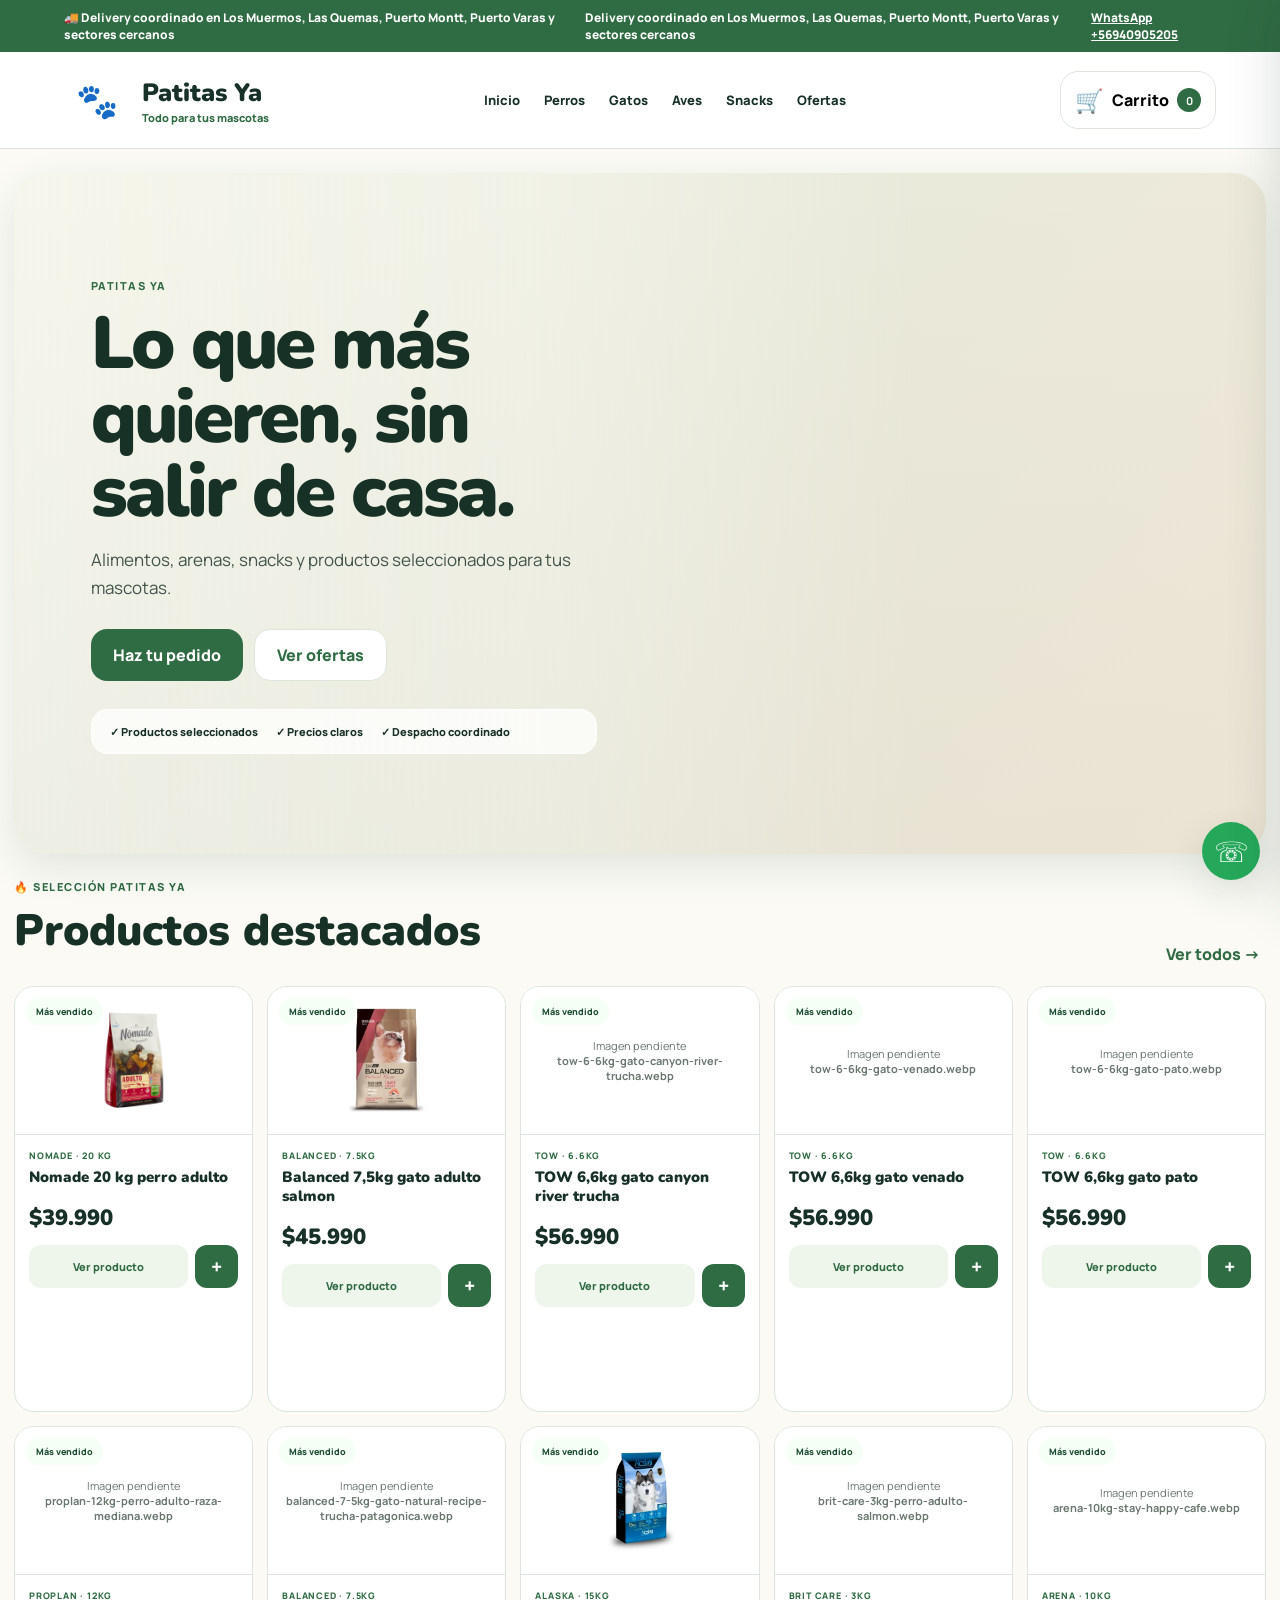
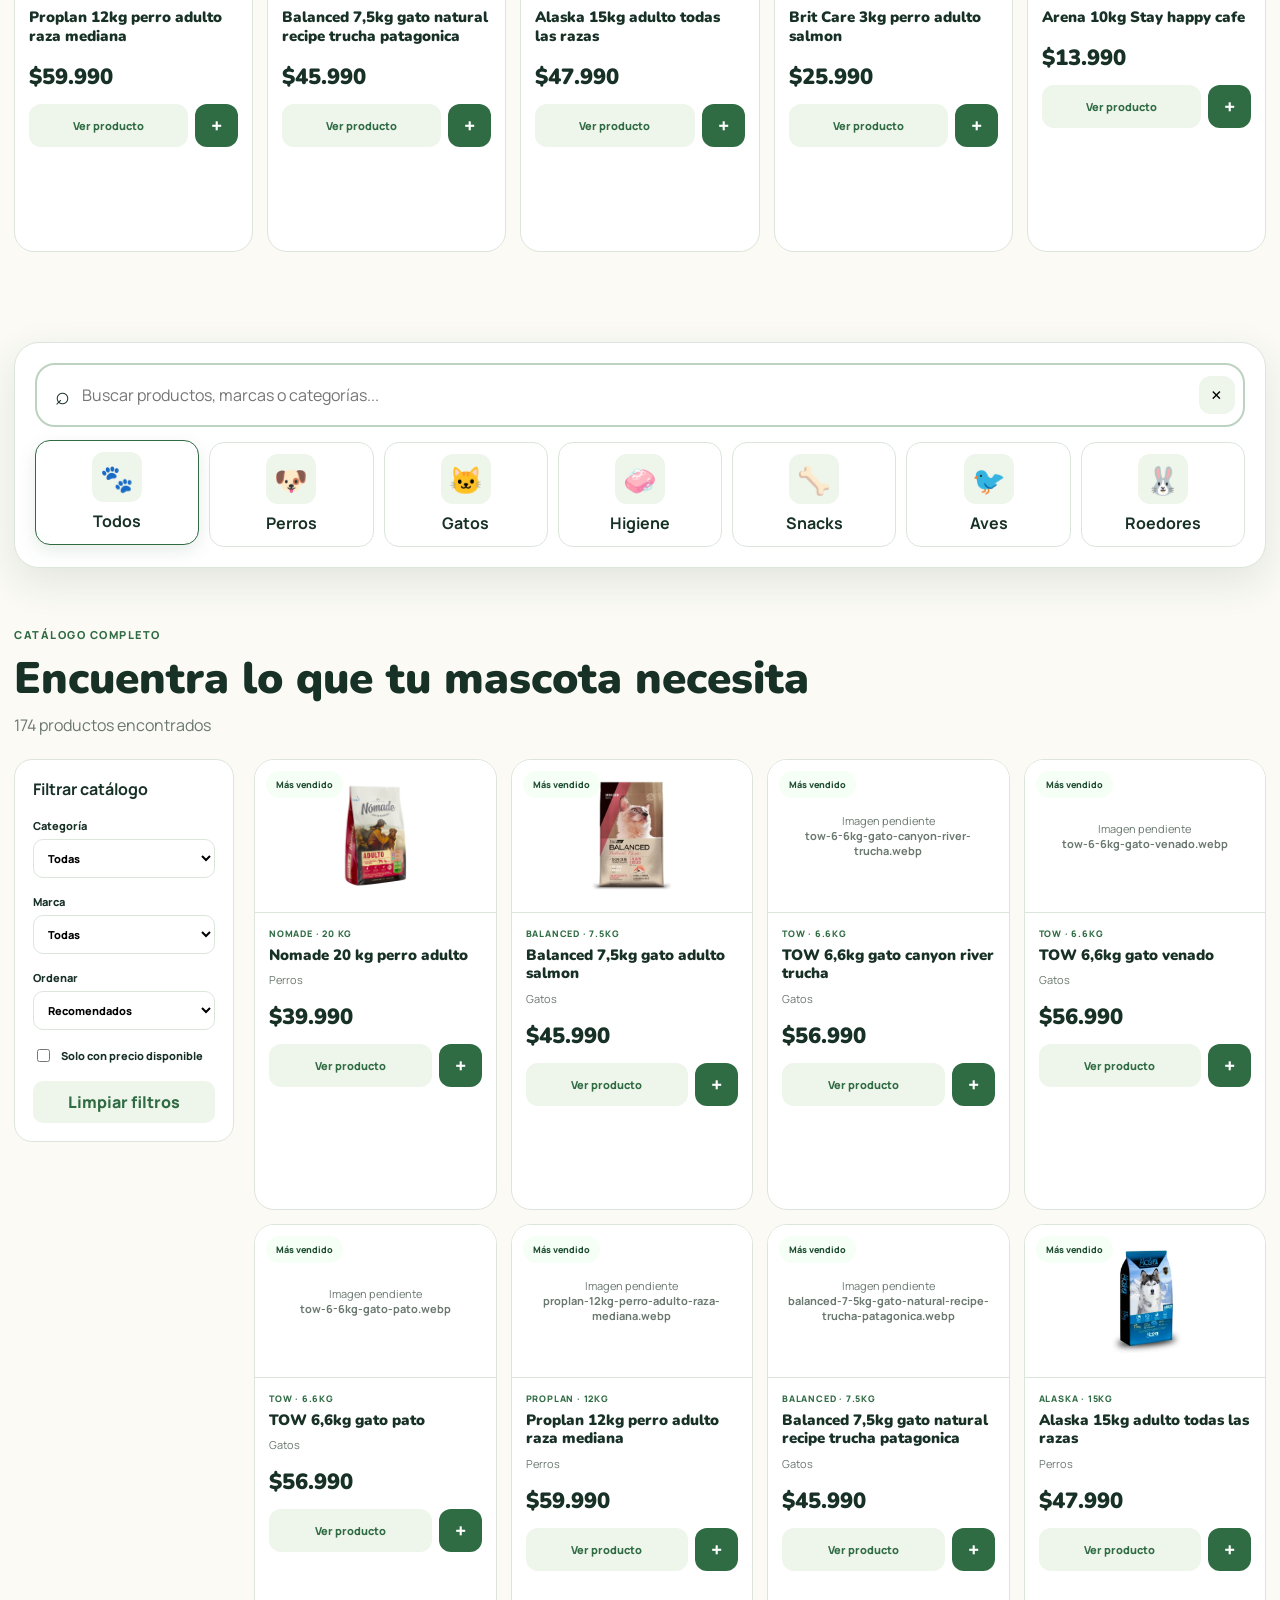
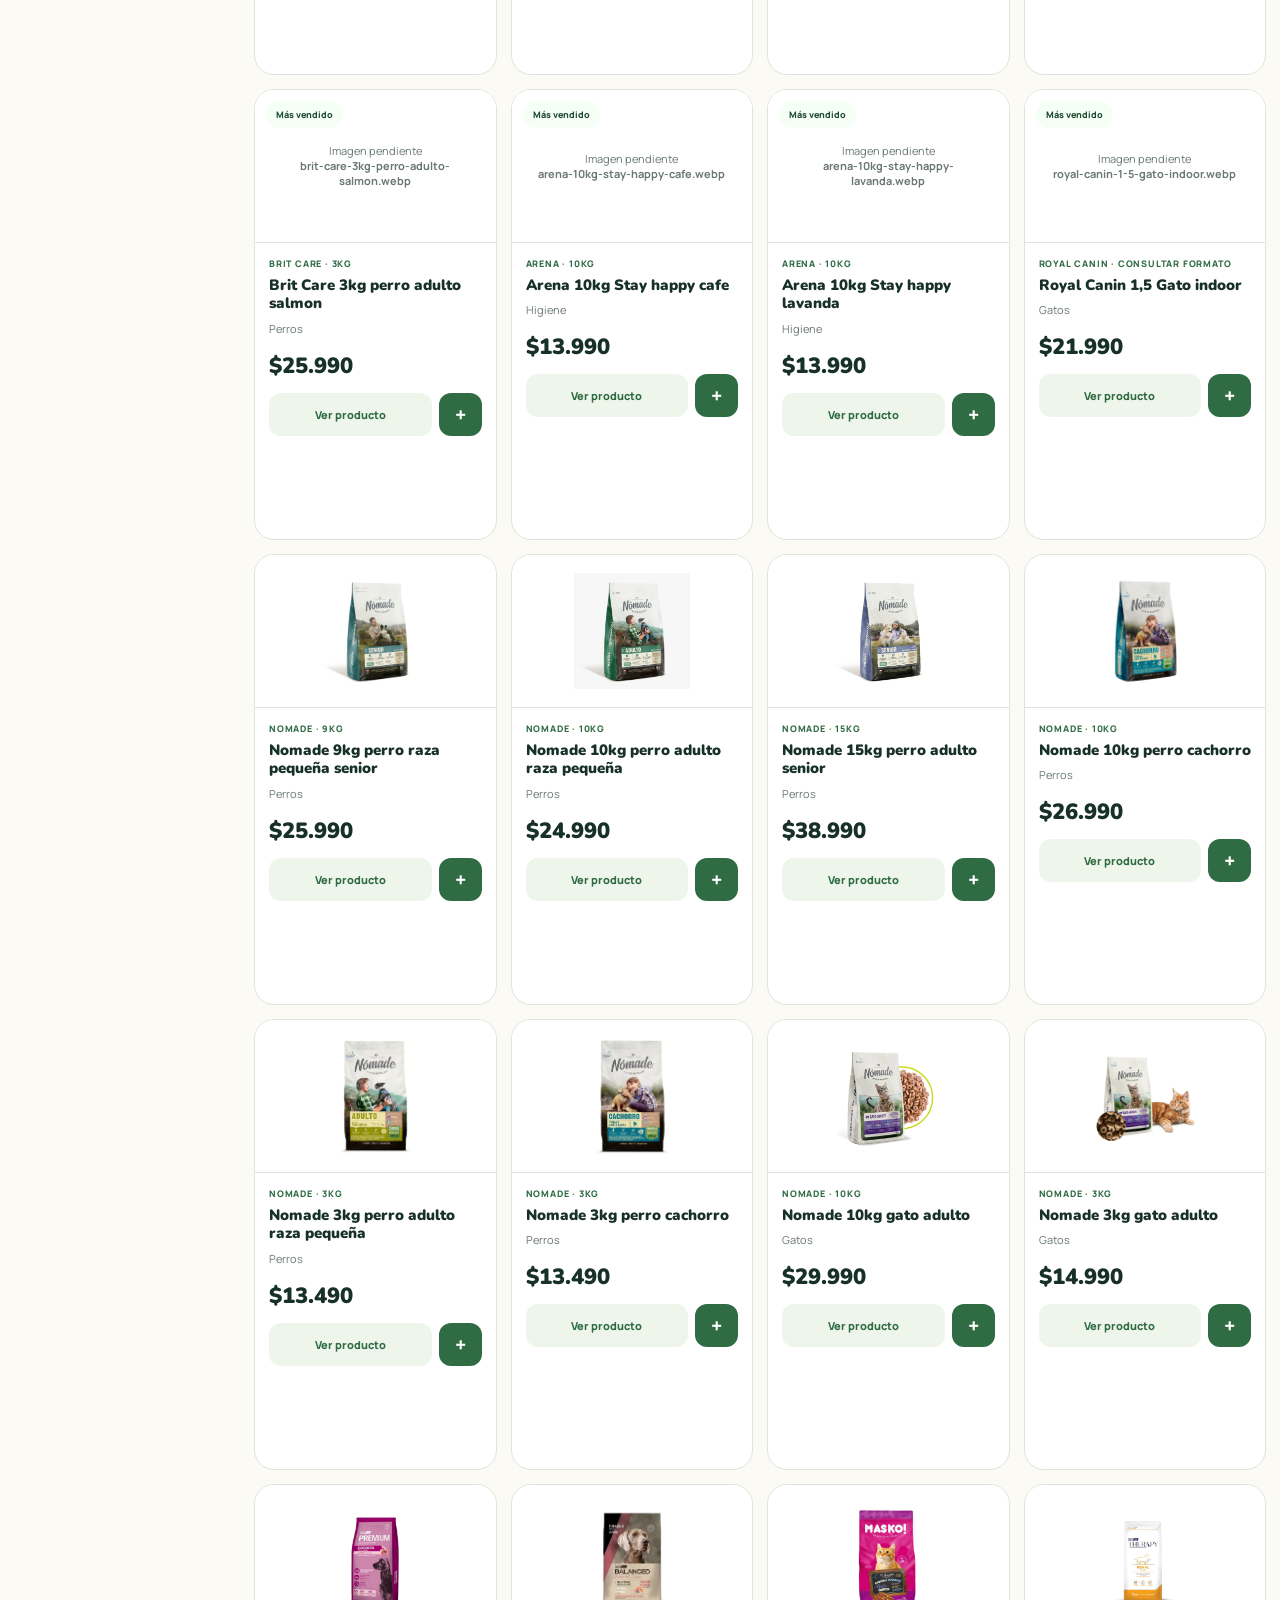
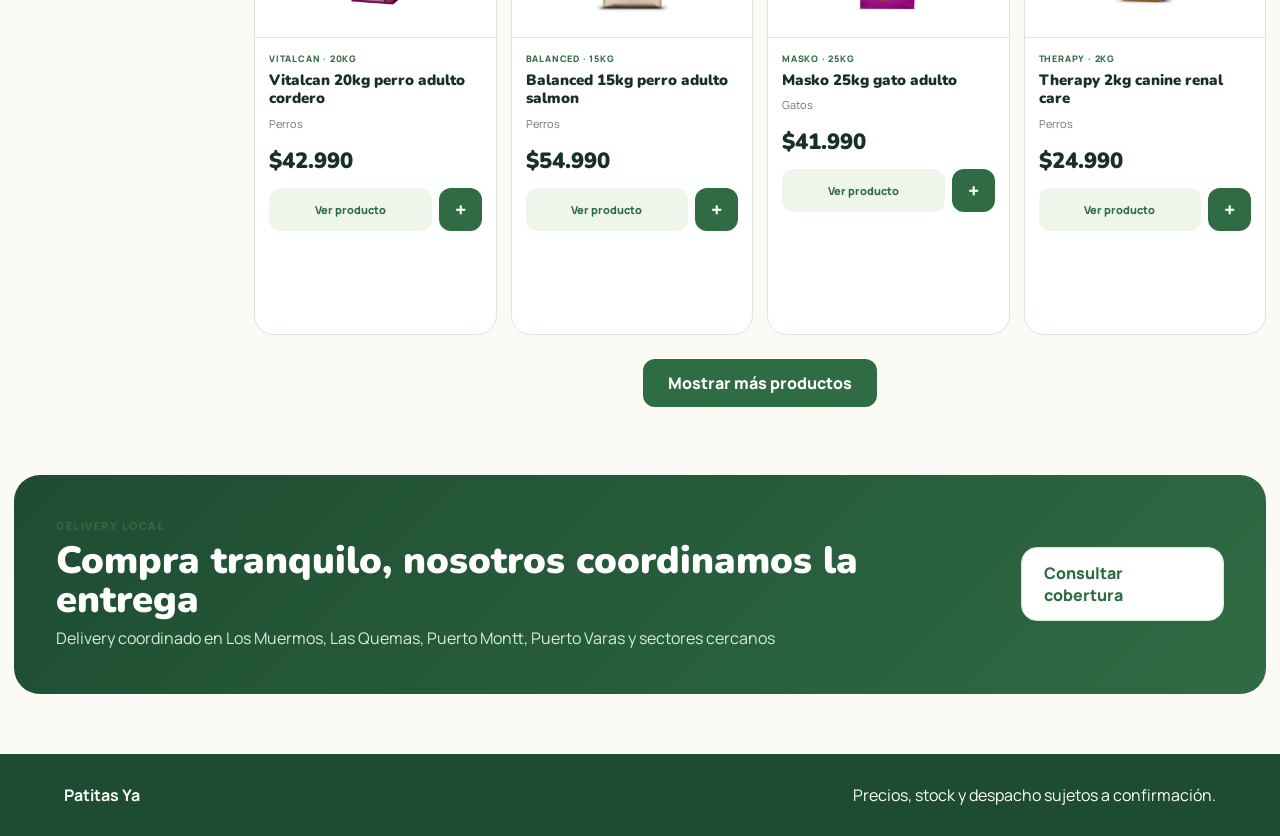
==== commit d6741d2f: "Update index.html" ====
--- a/index.html
+++ b/index.html
@@ -65,6 +65,17 @@
         </div>
       </div>
     </section>
+    
+    <section class="section" id="destacados">
+      <div class="section__heading">
+        <div>
+          <span class="eyebrow">🔥 SELECCIÓN PATITAS YA</span>
+          <h2>Productos destacados</h2>
+        </div>
+        <button class="text-link" id="showAllProducts" type="button">Ver todos →</button>
+      </div>
+      <div class="featured-grid" id="featuredGrid"></div>
+    </section>
 
     <section class="catalog-tools" id="catalogo">
       <label class="main-search">
@@ -74,17 +85,6 @@
       </label>
 
       <div class="category-strip" id="categoryGrid"></div>
-    </section>
-
-    <section class="section" id="destacados">
-      <div class="section__heading">
-        <div>
-          <span class="eyebrow">🔥 SELECCIÓN PATITAS YA</span>
-          <h2>Productos destacados</h2>
-        </div>
-        <button class="text-link" id="showAllProducts" type="button">Ver todos →</button>
-      </div>
-      <div class="featured-grid" id="featuredGrid"></div>
     </section>
 
     <section class="section catalog-section">
